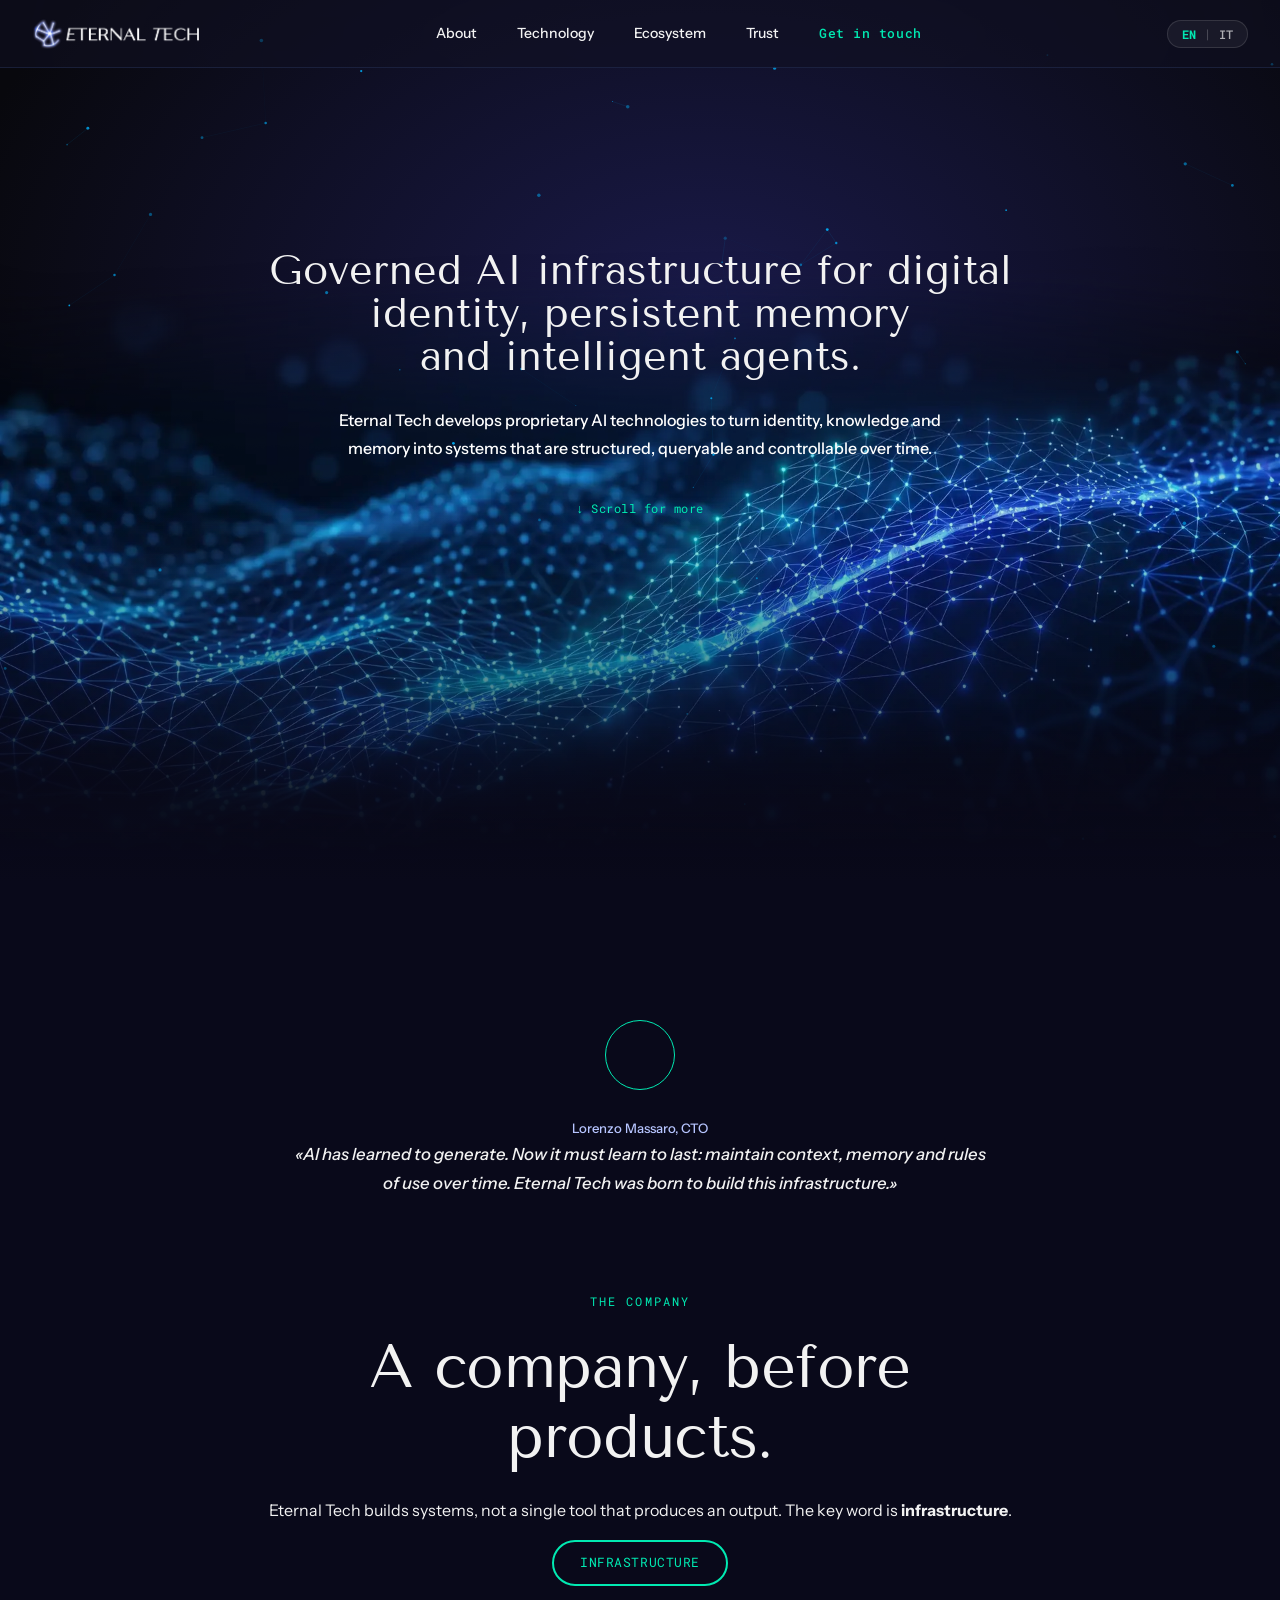
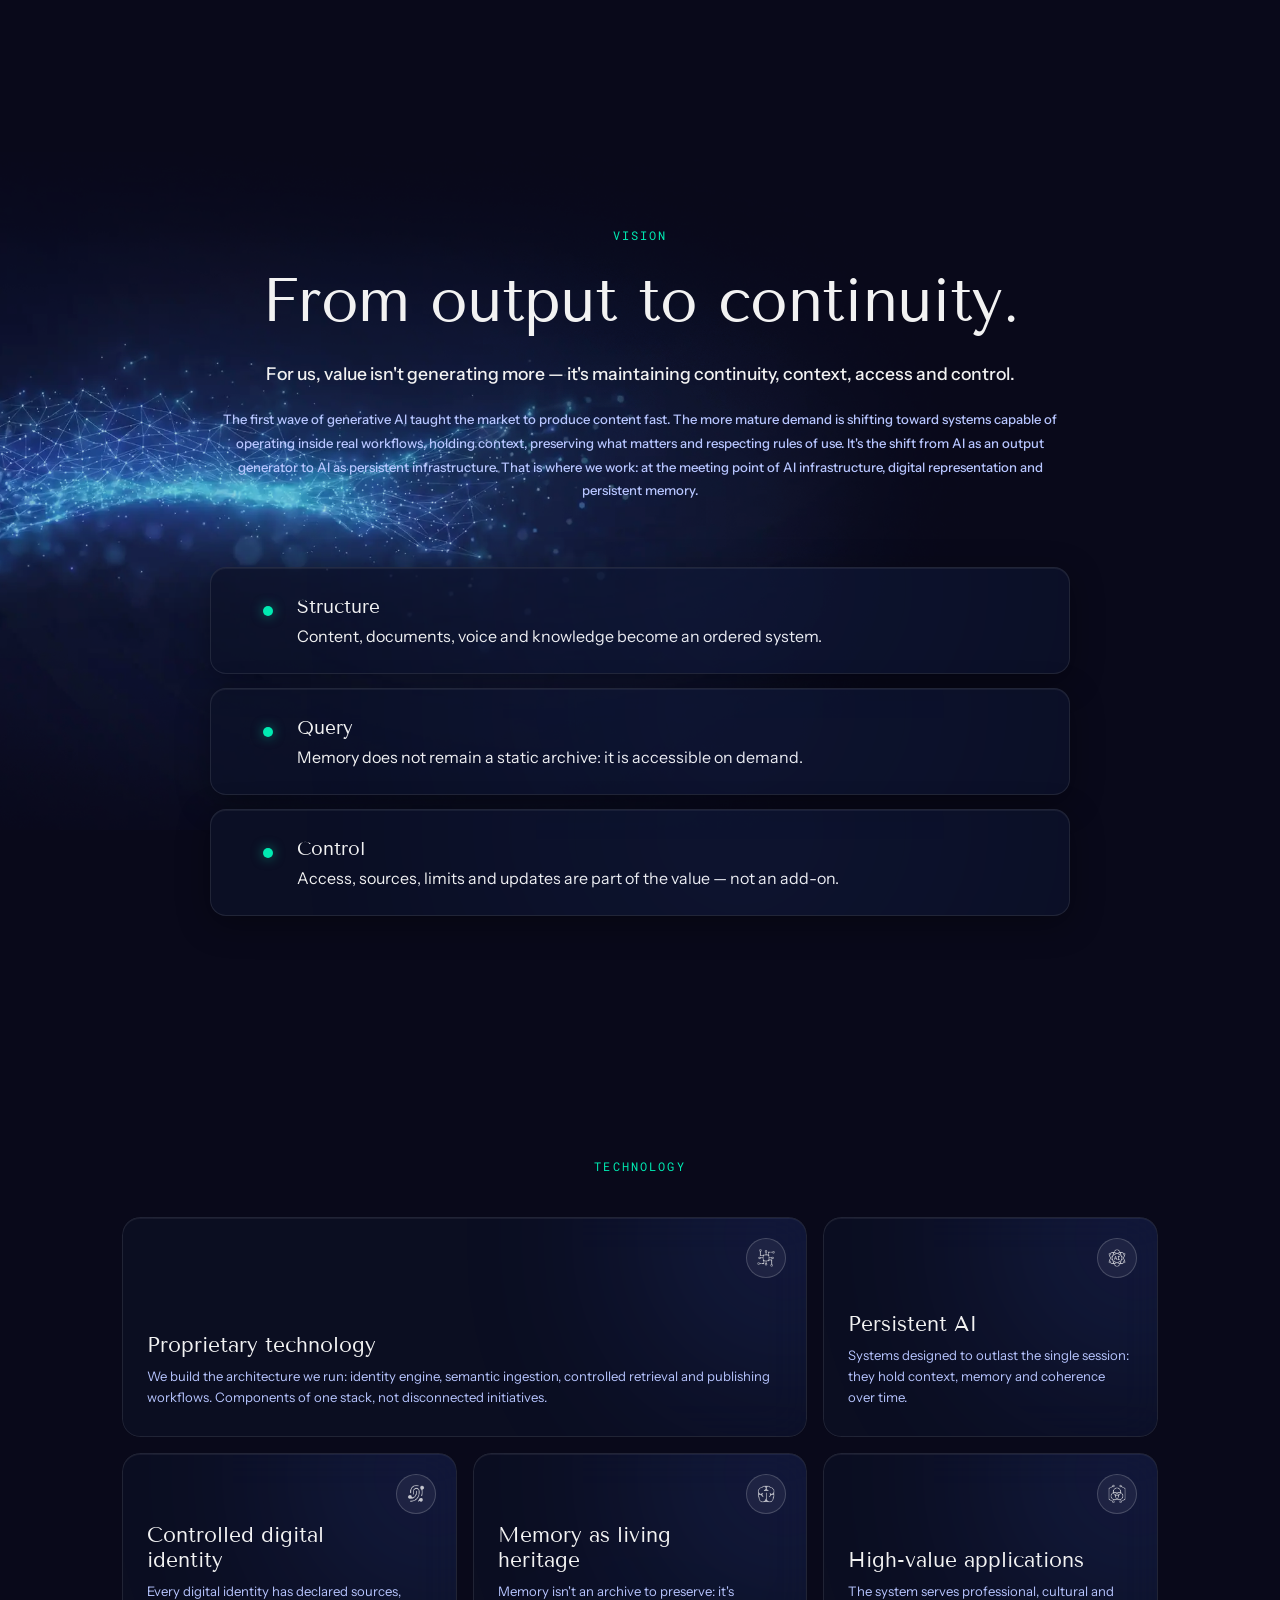
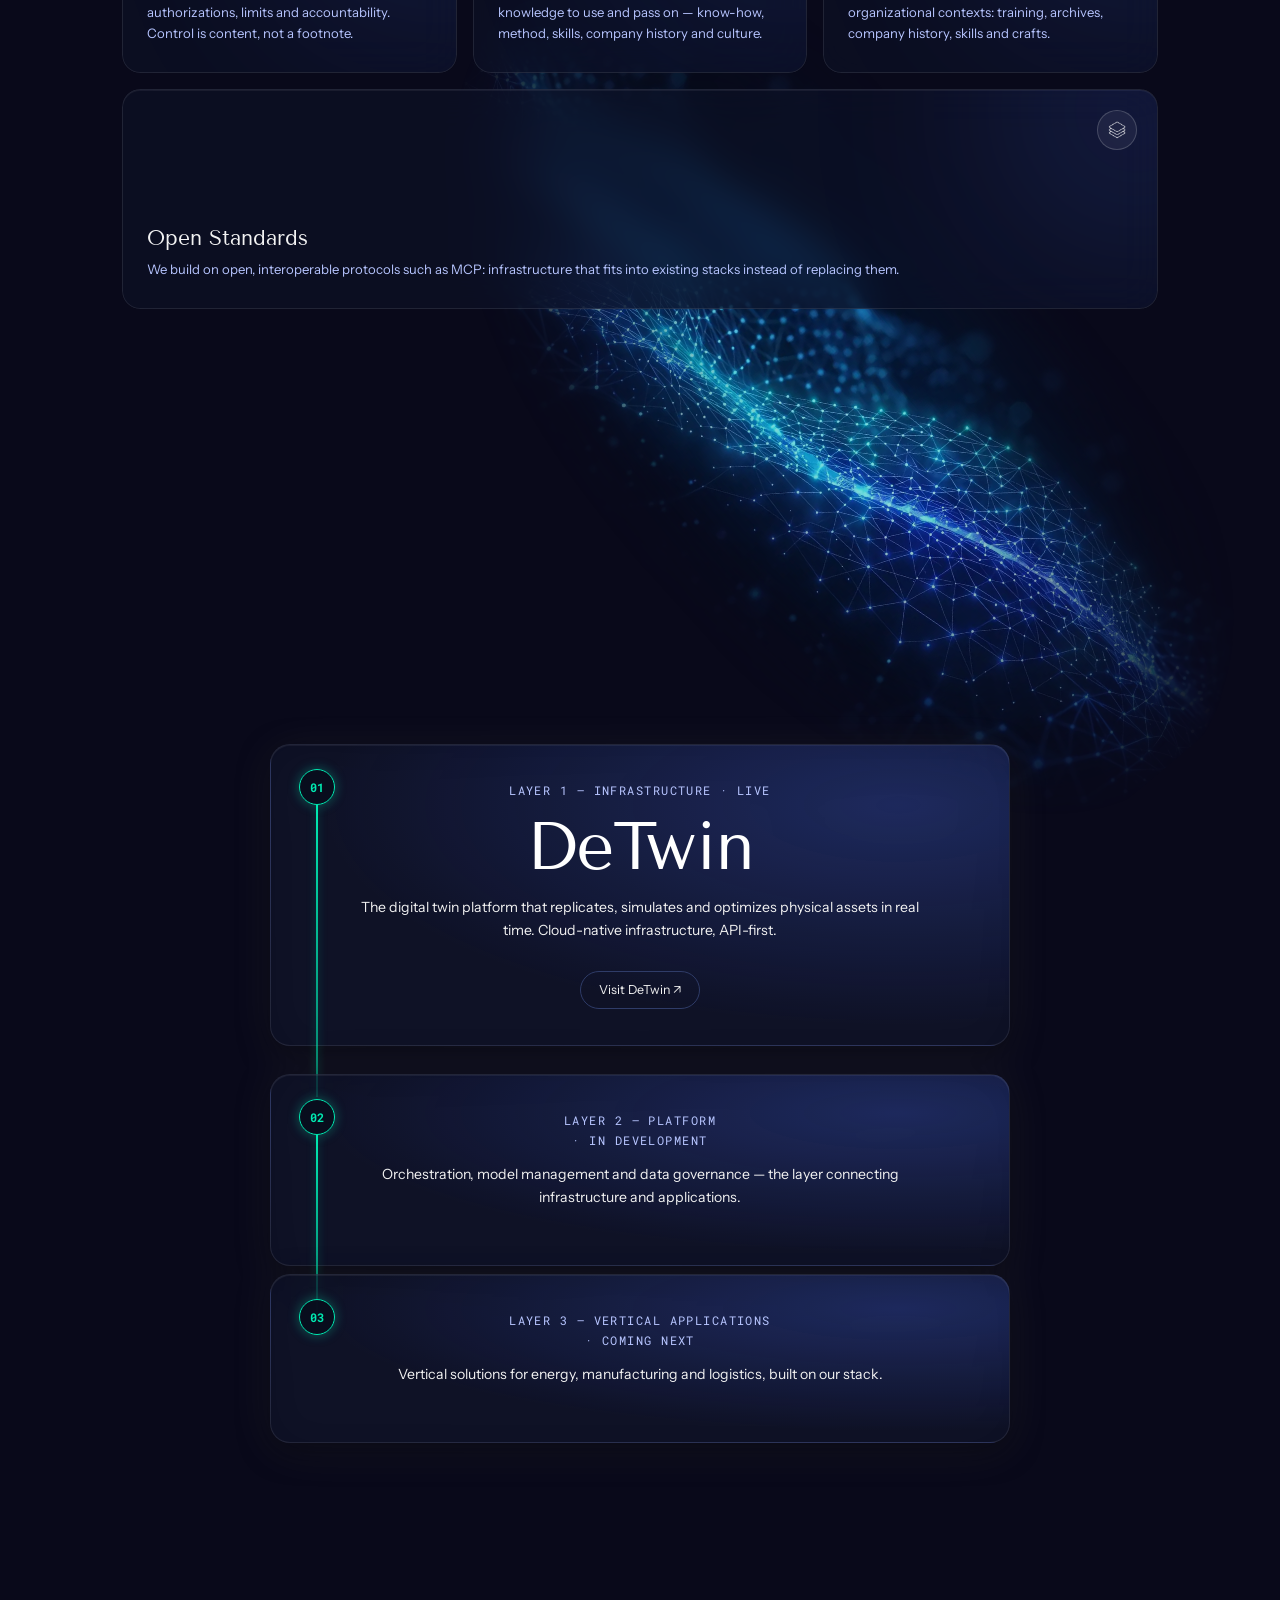
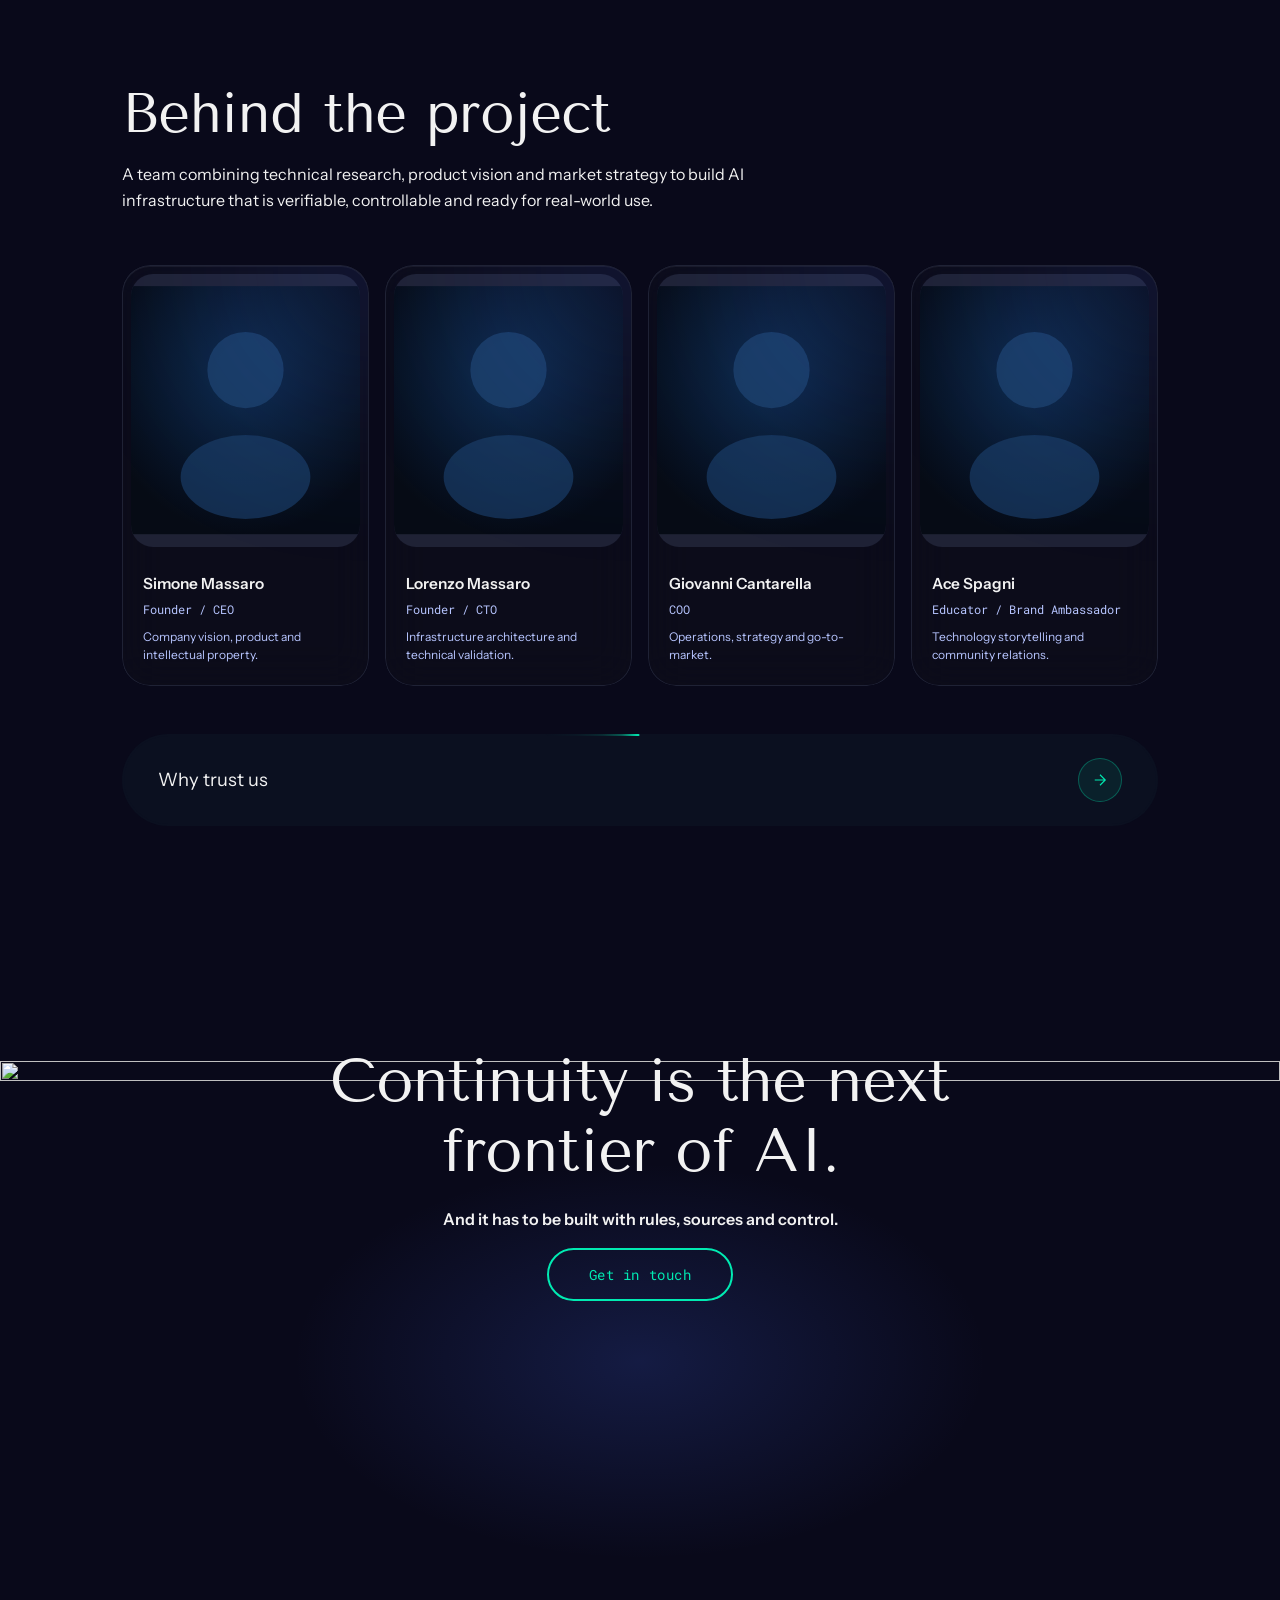
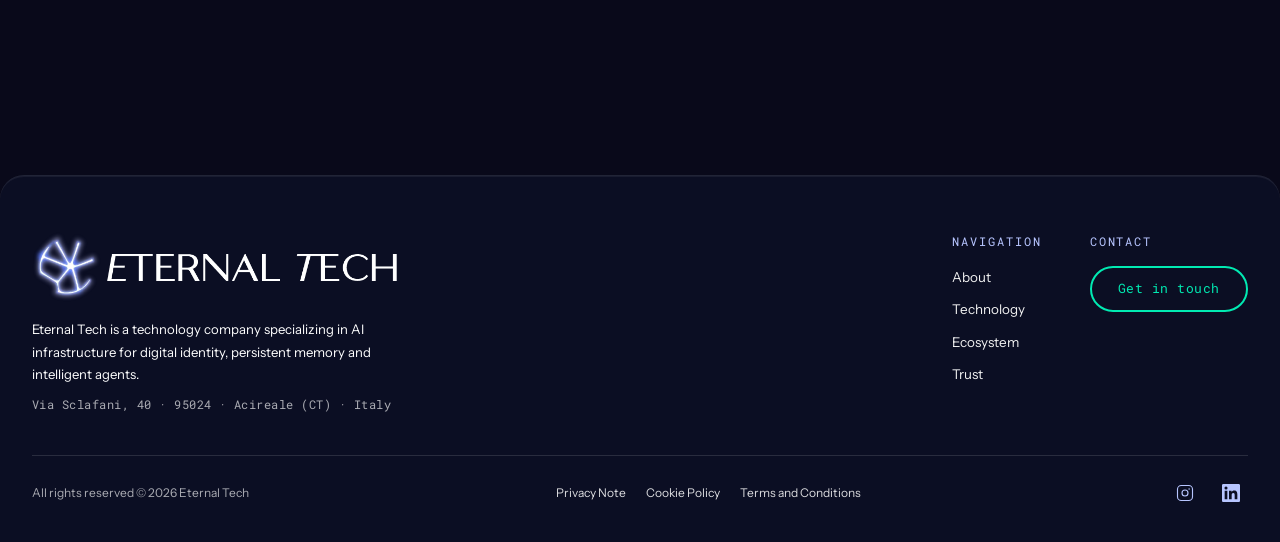
==== index.html @ 68d152c2 "definitivo" ====
<!DOCTYPE html>
<html lang="en">
<head>
  <meta charset="UTF-8" />
  <meta name="viewport" content="width=device-width, initial-scale=1.0" />
  <title>Eternal Tech — Governed AI Infrastructure</title>
  <meta name="description" content="Eternal Tech develops proprietary AI technologies to turn identity, knowledge and memory into systems that are structured, queryable and controllable over time." />
  <meta name="robots" content="index, follow">
  <meta http-equiv="X-Content-Type-Options" content="nosniff">
  <link rel="canonical" href="https://eternaltech.it/">
  <meta property="og:type" content="website">
  <meta property="og:url" content="https://eternaltech.it/">
  <meta property="og:title" content="Eternal Tech — Governed AI Infrastructure">
  <meta property="og:description" content="Eternal Tech develops proprietary AI technologies to turn identity, knowledge and memory into systems that are structured, queryable and controllable over time.">
  <meta property="og:image" content="https://eternaltech.it/immagini/1.webp">
  <meta name="twitter:card" content="summary_large_image">
  <meta name="twitter:title" content="Eternal Tech — Governed AI Infrastructure">
  <meta name="twitter:description" content="Governed AI infrastructure for digital identity, persistent memory and intelligent agents.">
  <link rel="preload" as="image" href="assets/immagini/1.webp" fetchpriority="high">
  <script type="application/ld+json">
  {
    "@context": "https://schema.org",
    "@type": "Organization",
    "name": "Eternal Tech",
    "url": "https://eternaltech.it",
    "description": "Governed AI infrastructure for digital identity, persistent memory and intelligent agents.",
    "foundingDate": "2024",
    "sameAs": []
  }
  </script>
  <link rel="preconnect" href="https://fonts.googleapis.com">
  <link rel="dns-prefetch" href="https://fonts.gstatic.com">
  <link rel="preconnect" href="https://fonts.gstatic.com" crossorigin>
  <link rel="preload" as="style" href="https://fonts.googleapis.com/css2?family=Tenor+Sans&family=Host+Grotesk:wght@400;500;600;700;800&family=Instrument+Sans:ital,wght@0,400;0,500;0,600;0,700;1,400&family=Roboto+Mono:wght@400;500;600&display=swap">
  <link rel="stylesheet" href="https://fonts.googleapis.com/css2?family=Tenor+Sans&family=Host+Grotesk:wght@400;500;600;700;800&family=Instrument+Sans:ital,wght@0,400;0,500;0,600;0,700;1,400&family=Roboto+Mono:wght@400;500;600&display=swap" media="print" onload="this.media='all'">
  <noscript><link rel="stylesheet" href="https://fonts.googleapis.com/css2?family=Tenor+Sans&family=Host+Grotesk:wght@400;500;600;700;800&family=Instrument+Sans:ital,wght@0,400;0,500;0,600;0,700;1,400&family=Roboto+Mono:wght@400;500;600&display=swap"></noscript>
  <meta name="theme-color" content="#08080d">
  <link rel="icon" type="image/x-icon" href="assets/favicon.ico">
  <link rel="icon" type="image/svg+xml" href="assets/favicon.svg">
  <link rel="apple-touch-icon" href="assets/favicon.ico">
  <link rel="stylesheet" href="assets/css/style.css" />
</head>
<body>
  <a class="skip-link" href="#main-content">Skip to main content</a>

  <!-- ══════════════ NAVBAR ══════════════ -->
  <header class="navbar" id="navbar">
    <div class="nav-inner">
      <a href="#top" class="nav-logo" id="logo"><img src="assets/logo.webp" width="678" height="130" alt="Eternal Tech" style="height:32px;width:auto;display:block;"></a>
      <nav class="nav-links" id="nav-links">
        <a href="#about" data-i18n="nav_about">About</a>
        <a href="#technology" data-i18n="nav_technology">Technology</a>
        <a href="#ecosystem" data-i18n="nav_ecosystem">Ecosystem</a>
        <a href="trust.html" data-i18n="nav_trust">Trust</a>
        <a href="#" class="nav-cta" data-open-contact data-i18n="nav_contact">Get in touch</a>
      </nav>
      
      <!-- Language Switcher EN | IT -->
      <div class="lang-switcher" aria-label="Language selection">
        <button class="lang-switcher-btn active" data-lang="en">EN</button>
        <span class="lang-divider">|</span>
        <button class="lang-switcher-btn" data-lang="it">IT</button>
      </div>

      <button class="nav-hamburger" id="hamburger" aria-label="Menu" aria-expanded="false">
        <span></span><span></span><span></span>
      </button>
    </div>
  </header>

  <!-- ══════════════ 1. HERO (#top) ══════════════ -->
  <div id="main-content" tabindex="-1" style="position:absolute;top:0;left:0;"></div>
  <section class="hero" id="top">
    <img class="hero-bg-img" src="assets/immagini/1.webp" alt="" aria-hidden="true" fetchpriority="high" width="1920" height="1071">
    <canvas id="hero-canvas" aria-hidden="true"></canvas>
    <div class="hero-overlay"></div>
    <div class="hero-content">
      <h1 class="hero-title" data-i18n="hero_title">
        Governed AI infrastructure for digital identity, persistent memory<br>and intelligent agents.
      </h1>
      <p class="hero-body" data-i18n="hero_subtitle">
        Eternal Tech develops proprietary AI technologies to turn identity, knowledge and memory into systems that are structured, queryable and controllable over time.
      </p>
      <a href="#about" class="hero-scroll" aria-label="Scroll for more" data-i18n="hero_scroll">
        ↓ Scroll for more
      </a>
    </div>
  </section>

  <!-- ══════════════ 2. THE COMPANY (#about) ══════════════ -->
  <section class="societa" id="about">
    <div class="container">

      <!-- Quote with CTO Signature -->
      <div class="societa-quote reveal">
        <div class="quote-circle"></div>
        <cite class="about-quote-author" data-i18n="about_quote_author">Lorenzo Massaro, CTO</cite>
        <blockquote class="about-quote-text" data-i18n="about_quote">
          «L'AI ha imparato a generare. Ora deve imparare a durare: mantenere contesto, memoria e regole d'uso nel tempo. Eternal Tech nasce per costruire questa infrastruttura.»
        </blockquote>
      </div>

      <!-- Text block -->
      <div class="societa-body reveal" style="--delay:0.12s">
        <span class="section-badge" data-i18n="about_eyebrow">LA SOCIETÀ</span>
        <h2 class="section-title societa-title" data-i18n="about_title">Una società,<br>prima dei prodotti.</h2>
        <p class="societa-desc" data-i18n="about_p1">
          Eternal Tech costruisce sistemi, non un singolo strumento che produce un output.<br>La parola chiave è <strong>infrastruttura</strong>.
        </p>
        <a href="#technology" class="btn-primary" style="margin-top:16px;" data-i18n="about_cta">INFRASTRUTTURA</a>
      </div>

    </div>
  </section>

  <!-- ══════════════ 3. VISION (#vision) ══════════════ -->
  <section class="visione" id="vision">
    <img class="visione-wave" src="assets/immagini/2.webp" alt="" aria-hidden="true" loading="lazy" width="1920" height="1071">
    <div class="container">

      <div class="visione-header reveal">
        <span class="section-badge" data-i18n="vision_badge">VISIONE</span>
        <h2 class="section-title" data-i18n="vision_title">Dall'output alla continuità.</h2>
        <p class="visione-lead" data-i18n="vision_subtitle">
          Il valore, per noi, non è generare di più — è mantenere continuità, contesto, accesso e controllo.
        </p>
        <p class="visione-body" data-i18n="vision_body">
          La prima ondata dell'AI generativa ha abituato il mercato a produrre contenuti in modo rapido. La domanda più matura si sta spostando verso sistemi capaci di operare dentro flussi di lavoro reali, mantenere il contesto, conservare ciò che conta e rispettare regole d'uso. È il passaggio dall'AI come generatore di output all'AI come infrastruttura persistente. È lì che lavoriamo: nel punto di incontro tra infrastruttura AI, rappresentazione digitale e memoria persistente.
        </p>
      </div>

      <div class="visione-pillars">
        <div class="pillar reveal" style="--delay:0s">
          <div class="glow"></div>
          <div class="pillar-content">
            <div class="pillar-dot"></div>
            <div class="pillar-text">
              <h3 data-i18n="vision_col1_title">Strutturare</h3>
              <p data-i18n="vision_col1_desc">Contenuti, documenti, voce e conoscenza diventano un sistema ordinato.</p>
            </div>
          </div>
        </div>

        <div class="pillar reveal" style="--delay:0.12s">
          <div class="glow"></div>
          <div class="pillar-content">
            <div class="pillar-dot"></div>
            <div class="pillar-text">
              <h3 data-i18n="vision_col2_title">Interrogare</h3>
              <p data-i18n="vision_col2_desc">La memoria non resta un archivio statico: è accessibile su richiesta.</p>
            </div>
          </div>
        </div>

        <div class="pillar reveal" style="--delay:0.24s">
          <div class="glow"></div>
          <div class="pillar-content">
            <div class="pillar-dot"></div>
            <div class="pillar-text">
              <h3 data-i18n="vision_col3_title">Controllare</h3>
              <p data-i18n="vision_col3_desc">Accesso, fonti, limiti e aggiornamenti sono parte del valore — non un'aggiunta.</p>
            </div>
          </div>
        </div>
      </div>

    </div>
  </section>

  <!-- ══════════════ 4. TECHNOLOGY (6 cards) (#technology) ══════════════ -->
  <section class="tecnologia" id="technology">
    <div class="container">

      <div class="tecnologia-header reveal">
        <span class="section-badge" data-i18n="tech_badge">TECNOLOGIA</span>
      </div>

      <div class="tech-grid">

        <!-- Card 1: Proprietary technology -->
        <article class="tech-card tech-card--wide glass-card reveal" style="--delay:0s">
          <div class="trust-card-glow trust-card-glow--blue"></div>
          <div class="card-plus"><img src="assets/ICONE/tecnologia proprietaria.webp" alt="Proprietary technology" loading="lazy"></div>
          <div class="tech-card-body">
            <h3 data-i18n="tech_card1_title">Tecnologia proprietaria</h3>
            <p data-i18n="tech_card1_desc">Sviluppiamo in casa l'architettura che usiamo: identity engine, ingestione semantica, retrieval controllato e flussi di pubblicazione. Componenti di uno stesso stack, non iniziative scollegate.</p>
          </div>
        </article>

        <!-- Card 2: Persistent AI -->
        <article class="tech-card glass-card reveal" style="--delay:0.08s">
          <div class="trust-card-glow trust-card-glow--purple"></div>
          <div class="card-plus"><img src="assets/ICONE/ai persistente.webp" alt="Persistent AI" loading="lazy"></div>
          <div class="tech-card-body">
            <h3 data-i18n="tech_card2_title">AI persistente</h3>
            <p data-i18n="tech_card2_desc">Sistemi progettati per durare oltre la singola sessione: mantengono contesto, memoria e coerenza nel tempo.</p>
          </div>
        </article>

        <!-- Card 3: Controlled digital identity -->
        <article class="tech-card glass-card reveal" style="--delay:0.16s">
          <div class="trust-card-glow trust-card-glow--teal"></div>
          <div class="card-plus"><img src="assets/ICONE/identità digitali.webp" alt="Controlled digital identity" loading="lazy"></div>
          <div class="tech-card-body">
            <h3 data-i18n="tech_card3_title">Identità digitale controllata</h3>
            <p data-i18n="tech_card3_desc">Ogni identità digitale ha fonti dichiarate, autorizzazioni, limiti e responsabilità. Il controllo è contenuto, non nota a margine.</p>
          </div>
        </article>

        <!-- Card 4: Memory as living heritage -->
        <article class="tech-card glass-card reveal" style="--delay:0.24s">
          <div class="trust-card-glow trust-card-glow--indigo"></div>
          <div class="card-plus"><img src="assets/ICONE/memoria.webp" alt="Memory as living heritage" loading="lazy"></div>
          <div class="tech-card-body">
            <h3 data-i18n="tech_card4_title">Memoria come patrimonio vivo</h3>
            <p data-i18n="tech_card4_desc">La memoria non è un archivio da conservare: è conoscenza da usare e trasmettere — saperi, metodo, competenze, storia d'impresa e cultura.</p>
          </div>
        </article>

        <!-- Card 5: High-value applications -->
        <article class="tech-card glass-card reveal" style="--delay:0.32s">
          <div class="trust-card-glow trust-card-glow--blue"></div>
          <div class="card-plus"><img src="assets/ICONE/applicazioni ad alto valore.webp" alt="High-value applications" loading="lazy"></div>
          <div class="tech-card-body">
            <h3 data-i18n="tech_card5_title">Applicazioni ad alto valore</h3>
            <p data-i18n="tech_card5_desc">Il sistema serve contesti professionali, culturali e organizzativi: formazione, archivi, storia d'impresa, competenze e mestieri.</p>
          </div>
        </article>

        <!-- Card 6: Open standards -->
        <article class="tech-card glass-card tech-card--wide reveal" style="--delay:0.40s">
          <div class="trust-card-glow trust-card-glow--purple"></div>
          <div class="card-plus"><img src="assets/ICONE/standard aperti.webp" alt="Open standards" loading="lazy"></div>
          <div class="tech-card-body">
            <h3 data-i18n="tech_card6_title">Standard Aperti</h3>
            <p data-i18n="tech_card6_desc">Costruiamo su protocolli aperti e interoperabili, come MCP: l'infrastruttura si integra negli stack esistenti, non li sostituisce.</p>
          </div>
        </article>

      </div>

    </div>
  </section>

  <!-- ══════════════ DIAGONAL WAVE ══════════════ -->
  <div class="diagonal-wave-wrap" aria-hidden="true">
    <img src="assets/immagini/3.webp" alt="" class="diagonal-wave-img" loading="lazy" width="1920" height="1071">
  </div>

  <!-- ══════════════ 5. ECOSYSTEM (#ecosystem) ══════════════ -->
  <section class="ecosistema" id="ecosystem">
    <div class="container">

      <div class="eco-header reveal">
        <span class="section-badge" data-i18n="eco_eyebrow">THE ECOSYSTEM</span>
        <h2 class="eco-title section-title" data-i18n="eco_title">One architecture, three layers.</h2>
        <p class="eco-desc" data-i18n="eco_intro">
          Eternal Tech's assets are layers of a single architecture, not separate initiatives. The infrastructure reaches the market first; platform and applications will follow through gradual validation.
        </p>
      </div>

      <div class="eco-cards">

        <!-- Layer 1: INFRASTRUCTURE (DeTwin) -->
        <div class="eco-card-l1 reveal" style="--delay:0s">
          <div class="eco-num-badge">01</div>
          <div class="eco-card-head" style="justify-content:center">
            <span class="eco-level" data-i18n="eco_layer1_label">LIVELLO 1 — INFRASTRUTTURA · Online</span>
          </div>
          <h3 class="eco-name" data-i18n="eco_detwin_name">DeTwin</h3>
          <p data-i18n="eco_detwin_desc">
            La piattaforma di gemelli digitali che replica, simula e ottimizza asset fisici in tempo reale. Infrastruttura cloud-native, API-first.
          </p>
          <div style="margin-top:8px; display:flex; justify-content:center;">
            <a href="https://detwin.ai" target="_blank" rel="noopener noreferrer" class="btn-ghost-sm" data-i18n="eco_detwin_cta">Vai a DeTwin ↗</a>
          </div>
        </div>

        <!-- Layer 2: PLATFORM -->
        <div class="eco-card-l2 reveal" style="--delay:0.12s">
          <div class="eco-num-badge">02</div>
          <div class="eco-card-head" style="justify-content:center">
            <span class="eco-level" data-i18n="eco_layer2_label">LIVELLO 2 — PIATTAFORMA<br>· IN SVILUPPO</span>
          </div>
          <p data-i18n="eco_layer2_desc">An environment to create and manage controlled digital identities.</p>
        </div>

        <!-- Layer 3: VERTICAL APPLICATIONS -->
        <div class="eco-card-l3 reveal" style="--delay:0.24s">
          <div class="eco-num-badge">03</div>
          <div class="eco-card-head" style="justify-content:center">
            <span class="eco-level" data-i18n="eco_layer3_label">LIVELLO 3 — APPLICAZIONI VERTICALI<br>· IN ARRIVO</span>
          </div>
          <p data-i18n="eco_layer3_desc">The professional and cultural declinations of the ecosystem: memory, knowledge and the transmission of know-how.</p>
        </div>

      </div>

    </div>
  </section>

  <!-- ══════════════ 6. TEAM (#team) ══════════════ -->
  <section class="team" id="team">
    <div class="container">

      <div class="team-header reveal">
        <h2 class="team-title section-title" data-i18n="team_title">Behind the project</h2>
        <p class="team-subtitle" data-i18n="team_subtitle">
          A team combining technical research, product vision and market strategy to build AI infrastructure that is verifiable, controllable and ready for real-world use.
        </p>
      </div>

      <div class="team-grid">

        <div class="team-card glass-card reveal" style="--delay:0s">
          <div class="team-avatar">
            <svg viewBox="0 0 120 130" xmlns="http://www.w3.org/2000/svg" aria-hidden="true">
              <defs>
                <radialGradient id="avS" cx="50%" cy="35%" r="65%">
                  <stop offset="0%" stop-color="#0d2a4e"/>
                  <stop offset="100%" stop-color="#060B15"/>
                </radialGradient>
              </defs>
              <rect width="120" height="130" fill="url(#avS)" rx="0"/>
              <circle cx="60" cy="44" r="20" fill="#1a3d66" opacity="0.9"/>
              <ellipse cx="60" cy="100" rx="34" ry="22" fill="#1a3d66" opacity="0.7"/>
            </svg>
          </div>
          <div class="team-info">
            <p class="team-name">Simone Massaro</p>
            <p class="team-role" data-i18n="team_c1_role">Founder / CEO</p>
            <p class="team-bio" data-i18n="team_c1_desc">Company vision, product and intellectual property.</p>
          </div>
        </div>

        <div class="team-card glass-card reveal" style="--delay:0.1s">
          <div class="team-avatar">
            <svg viewBox="0 0 120 130" xmlns="http://www.w3.org/2000/svg" aria-hidden="true">
              <defs>
                <radialGradient id="avL" cx="50%" cy="35%" r="65%">
                  <stop offset="0%" stop-color="#0d2a4e"/>
                  <stop offset="100%" stop-color="#060B15"/>
                </radialGradient>
              </defs>
              <rect width="120" height="130" fill="url(#avL)" rx="0"/>
              <circle cx="60" cy="44" r="20" fill="#1a3d66" opacity="0.9"/>
              <ellipse cx="60" cy="100" rx="34" ry="22" fill="#1a3d66" opacity="0.7"/>
            </svg>
          </div>
          <div class="team-info">
            <p class="team-name">Lorenzo Massaro</p>
            <p class="team-role" data-i18n="team_c2_role">Founder / CTO</p>
            <p class="team-bio" data-i18n="team_c2_desc">Infrastructure architecture and technical validation.</p>
          </div>
        </div>

        <div class="team-card glass-card reveal" style="--delay:0.2s">
          <div class="team-avatar">
            <svg viewBox="0 0 120 130" xmlns="http://www.w3.org/2000/svg" aria-hidden="true">
              <defs>
                <radialGradient id="avG" cx="50%" cy="35%" r="65%">
                  <stop offset="0%" stop-color="#0d2a4e"/>
                  <stop offset="100%" stop-color="#060B15"/>
                </radialGradient>
              </defs>
              <rect width="120" height="130" fill="url(#avG)" rx="0"/>
              <circle cx="60" cy="44" r="20" fill="#1a3d66" opacity="0.9"/>
              <ellipse cx="60" cy="100" rx="34" ry="22" fill="#1a3d66" opacity="0.7"/>
            </svg>
          </div>
          <div class="team-info">
            <p class="team-name">Giovanni Cantarella</p>
            <p class="team-role" data-i18n="team_c3_role">COO</p>
            <p class="team-bio" data-i18n="team_c3_desc">Operations, strategy and go-to-market.</p>
          </div>
        </div>

        <div class="team-card glass-card reveal" style="--delay:0.3s">
          <div class="team-avatar">
            <svg viewBox="0 0 120 130" xmlns="http://www.w3.org/2000/svg" aria-hidden="true">
              <defs>
                <radialGradient id="avA" cx="50%" cy="35%" r="65%">
                  <stop offset="0%" stop-color="#0d2a4e"/>
                  <stop offset="100%" stop-color="#060B15"/>
                </radialGradient>
              </defs>
              <rect width="120" height="130" fill="url(#avA)" rx="0"/>
              <circle cx="60" cy="44" r="20" fill="#1a3d66" opacity="0.9"/>
              <ellipse cx="60" cy="100" rx="34" ry="22" fill="#1a3d66" opacity="0.7"/>
            </svg>
          </div>
          <div class="team-info">
            <p class="team-name">Ace Spagni</p>
            <p class="team-role" data-i18n="team_c4_role">Educator / Brand Ambassador</p>
            <p class="team-bio" data-i18n="team_c4_desc">Technology storytelling and community relations.</p>
          </div>
        </div>

      </div>

      <a href="trust.html" class="team-bar reveal" id="groupContainer" style="text-decoration:none; cursor:pointer;">
        <span data-i18n="team_bar_text">Why trust us</span>
        <div class="team-bar-arrow">
          <svg viewBox="0 0 24 24" fill="none" stroke="currentColor" stroke-width="1.5" aria-hidden="true"><path d="M5 12h14M12 5l7 7-7 7"/></svg>
        </div>
      </a>

    </div>
  </section>

  <!-- ══════════════ 8. CLOSING & CONTACT (#contact) ══════════════ -->
  <section class="cta-section" id="contact">
    <div class="cta-glow" aria-hidden="true"></div>
    <div class="container cta-inner reveal">
      <h2 class="cta-title section-title" data-i18n="closing_title">
        La continuità è la prossima<br>frontiera dell'AI.
      </h2>
      <p class="cta-sub" data-i18n="closing_subtitle">And it has to be built with rules, sources and control.</p>
      <a href="#" data-open-contact class="btn-primary btn-cta" data-i18n="closing_cta">Get in touch</a>
    </div>
    <div class="fullscreen-img-section" aria-hidden="true">
      <img src="assets/immagini/4.webp" alt="" class="fullscreen-img" loading="lazy" width="1920" height="1071">
    </div>
  </section>

  <!-- ══════════════ FOOTER ══════════════ -->
  <footer class="footer" id="footer">
    <div class="container footer-inner">

      <div class="footer-top">
        <div class="footer-brand">
          <div class="nav-logo footer-logo"><img src="assets/logo.webp" width="678" height="130" alt="Eternal Tech" style="height:70px;width:auto;display:block;max-width:none;"></div>
          <p class="footer-tagline" data-i18n="footer_tagline">Eternal Tech is a technology company specializing in AI infrastructure for digital identity, persistent memory and intelligent agents.</p>
          <p class="footer-address" data-i18n="footer_address">Via Sclafani, 40 · 95024 · Acireale (CT) · Italy</p>
        </div>

        <div class="footer-links">
          <div class="footer-col">
            <p class="footer-col-title" data-i18n="footer_col_nav">Navigation</p>
            <a href="#about" data-i18n="nav_about">About</a>
            <a href="#technology" data-i18n="nav_technology">Technology</a>
            <a href="#ecosystem" data-i18n="nav_ecosystem">Ecosystem</a>
            <a href="trust.html" data-i18n="nav_trust">Trust</a>
          </div>
          <div class="footer-col">
            <p class="footer-col-title" data-i18n="footer_col_contact">Contact</p>
            <a href="#" data-open-contact class="btn-primary btn-sm" data-i18n="nav_contact">Get in touch</a>
          </div>
        </div>
      </div>

      <div class="footer-bottom">
        <p data-i18n="footer_rights">All rights reserved © 2026 Eternal Tech</p>
        <div class="footer-legal">
          <a href="privacy.html" data-i18n="footer_privacy">Privacy Note</a>
          <a href="cookies.html" data-i18n="footer_cookies">Cookie Policy</a>
          <a href="terms.html" data-i18n="footer_terms">Terms and Conditions</a>
        </div>
        <div class="footer-social">
          <a href="#" aria-label="Instagram" rel="noopener noreferrer">
            <svg viewBox="0 0 24 24" fill="none" stroke="currentColor" stroke-width="1.5" aria-hidden="true"><rect x="2" y="2" width="20" height="20" rx="5"/><circle cx="12" cy="12" r="4"/><circle cx="17.5" cy="6.5" r="1" fill="currentColor" stroke="none"/></svg>
          </a>
          <a href="#" aria-label="LinkedIn" rel="noopener noreferrer">
            <svg viewBox="0 0 24 24" fill="currentColor" aria-hidden="true"><path d="M20.447 20.452h-3.554v-5.569c0-1.328-.027-3.037-1.852-3.037-1.853 0-2.136 1.445-2.136 2.939v5.667H9.351V9h3.414v1.561h.046c.477-.9 1.637-1.85 3.37-1.85 3.601 0 4.267 2.37 4.267 5.455v6.286zM5.337 7.433a2.062 2.062 0 01-2.063-2.065 2.064 2.064 0 112.063 2.065zm1.782 13.019H3.555V9h3.564v11.452zM22.225 0H1.771C.792 0 0 .774 0 1.729v20.542C0 23.227.792 24 1.771 24h20.451C23.2 24 24 23.227 24 22.271V1.729C24 .774 23.2 0 22.222 0h.003z"/></svg>
          </a>
        </div>
      </div>

    </div>
  </footer>

  <!-- MODALE CONTATTACI (POPUP) -->
  <div class="contact-modal-overlay" id="contactModal" aria-hidden="true" role="dialog" aria-modal="true" aria-labelledby="modalTitle">
    <div class="contact-modal-card">
      <button class="contact-modal-close" id="closeContactModal" aria-label="Close modal">&times;</button>
      <h2 class="contact-title" id="modalTitle" data-i18n="modal_title">Get in touch</h2>
      <form class="contact-form" id="modalContactForm" novalidate>
        <label for="modalFullName" class="visually-hidden">Full Name</label>
        <input type="text" class="contact-input" id="modalFullName" name="fullName" placeholder="Full Name*" data-i18n-placeholder="modal_name_ph" required autocomplete="name">
        
        <label for="modalEmail" class="visually-hidden">Email Address</label>
        <input type="email" class="contact-input" id="modalEmail" name="email" placeholder="Email*" data-i18n-placeholder="modal_email_ph" required autocomplete="email">
        
        <label for="modalMessage" class="visually-hidden">Your Message</label>
        <textarea class="contact-textarea" id="modalMessage" name="message" placeholder="Your Message*" data-i18n-placeholder="modal_msg_ph" required autocomplete="off"></textarea>
        
        <div class="contact-check-row">
          <input type="checkbox" id="modalPrivacy" name="privacy" required>
          <label for="modalPrivacy" data-i18n="modal_privacy_txt">
            I confirm that I have read, understood and agree to the
            <a href="privacy.html" target="_blank" rel="noopener">Privacy Policy</a>, and I am of legal age*
          </label>
        </div>

        <div class="contact-recaptcha">
          <input type="checkbox" id="modalRecaptcha" name="recaptcha" aria-label="I am not a robot">
          <span class="contact-recaptcha-label" data-i18n="modal_recaptcha_label">I'm not a robot</span>
          <div class="contact-recaptcha-logo">
            <svg viewBox="0 0 64 64" fill="none" xmlns="http://www.w3.org/2000/svg">
              <circle cx="32" cy="32" r="30" stroke="#4A90D9" stroke-width="4"/>
              <path d="M32 12 L52 42 H12 Z" fill="#4A90D9" opacity="0.7"/>
              <circle cx="32" cy="32" r="8" fill="white"/>
            </svg>
            <span>reCAPTCHA</span>
            <span>Privacy - Terms</span>
          </div>
        </div>

        <button type="submit" class="contact-submit" id="modalSendBtn" data-i18n="modal_submit_btn">Send Message</button>
      </form>
    </div>
  </div>

  <script src="assets/js/lang.js" defer></script>
  <script src="assets/js/menu.js" defer></script>
  <script src="assets/js/main.js" defer></script>
</body>
</html>
---- assets/css/style.css ----
*, *::before, *::after { box-sizing: border-box; margin: 0; padding: 0; }

:root {
 
 --bg-body: linear-gradient(180deg, #111124 0%, #43438a 100%);
 --bg-section: radial-gradient(50% 50% at 50% 50%, #3b3b67, #08080d);
 --bg-alt: #0d0d1a;
 --bg-card: rgba(113, 124, 165, 0.14);
 --bg-card-2: rgba(113, 124, 165, 0.20);
 --bg-team: rgba(13, 13, 26, 0.77);

 --teal: #01eab2;
 --teal-dim: rgba(1, 234, 178, 0.20);
 --teal-border:rgba(1, 234, 178, 0.35);

 --purple-lt: #bc9be8;
 --purple-mid: #8080ca;
 --purple-glow:#486efe;
 --purple-pale:#e6ccf0;

 --border-nav: #2f3c68;
 --border-card:rgba(255,255,255,0.12);

 --text-1: #f2f2f2;
 --text-2: #b7c5ff;
 --text-3: rgba(255,255,255,0.65);

 --grad-hero-accent: linear-gradient(90deg, #01eab2 27.4%, #e6ccf0 48.56%, #486efe 85.1%);
 --grad-title: linear-gradient(180deg, #d9d9d9, #8080ca 53.85%, #e6ccf0);
 --grad-detwin: linear-gradient(130deg, #f2f2f2 30%, #e6ccf0 70%, #bc9be8 100%);

 --font-logo: 'Tenor Sans', serif;
 --font-head: 'Tenor Sans', serif;
 --font-body: 'Instrument Sans', sans-serif;
 --font-mono: 'Roboto Mono', monospace;

 --r-sm: 8px;
 --r-md: 14px;
 --r-lg: 28px;
 --r-xl: 18px;
 --ease: cubic-bezier(0.4, 0, 0.2, 1);
 --t: 0.3s var(--ease);
}

h1, h2, h3, h4, h5, h6 {
  font-family: var(--font-head);
}

html { scroll-behavior: smooth; overflow-x: hidden !important; max-width: 100%; width: 100%; }
body { overflow-x: hidden !important; max-width: 100%; width: 100%; position: relative; }

body {
 font-family: var(--font-body);
 background: #09091a;
 color: var(--text-1);
 line-height: 1.65;
 overflow-x: hidden;
 font-size: 16px;
}

.container {
  max-width: 1100px;
  width: 100%;
  margin: 0 auto;
  padding: 0 32px;
  box-sizing: border-box;
}

.section-badge {
 display: inline-block;
 font-family: var(--font-mono);
 font-size: 0.75rem;
 font-weight: 400;
 letter-spacing: 0.18em;
 color: var(--teal);
 text-transform: uppercase;
 margin-bottom: 20px;
}

.section-title,
.societa-headline,
.eco-title,
.team-title,
.trust-title {
 font-family: var(--font-head);
 font-size: clamp(2.4rem, 5.5vw, 3.8rem);
 font-weight: 600;
 line-height: 1.15;
 color: var(--text-1);
 margin-bottom: 24px;
 letter-spacing: -0.01em;
}

.reveal {
 opacity: 0;
 transform: translateY(20px);
 transition: opacity 0.65s var(--ease), transform 0.65s var(--ease);
 transition-delay: var(--delay, 0s);
}
.reveal.in-view { opacity: 1; transform: translateY(0); }

.glass-card {
 background: rgba(13, 18, 40, 0.62);
 backdrop-filter: blur(20px);
 -webkit-backdrop-filter: blur(20px);
 border: 1px solid rgba(255,255,255,0.09);
 box-shadow: 0 8px 32px rgba(0,0,0,0.40), inset 0 1px 0 rgba(255,255,255,0.06);
 border-radius: var(--r-xl);
 position: relative;
 overflow: hidden;
 transition: border-color var(--t), background var(--t), transform var(--t), box-shadow var(--t);
 /* Fix Safari: backdrop-filter ignora border-radius senza questa riga */
 -webkit-mask-image: -webkit-radial-gradient(white, black);
 mask-image: radial-gradient(white, black);
}

.glass-card::before {
 content: '';
 position: absolute;
 top: -80px; right: -80px;
 width: 200px; height: 200px;
 border-radius: 50%;
 background: var(--purple-glow);
 filter: blur(120px);
 opacity: 0.35;
 pointer-events: none;
}

.glass-card::after {
 content: '';
 position: absolute;
 top: 0; left: 0; right: 0;
 height: 1px;
 background: linear-gradient(90deg, transparent, rgba(1,234,178,0.45), transparent);
 opacity: 0;
 transition: opacity var(--t);
}

.glass-card:hover {
 border-color: rgba(1,234,178,0.25);
 background: var(--bg-card-2);
 transform: translateY(-3px);
 box-shadow: 0 16px 48px rgba(0,0,0,0.5), 0 0 60px rgba(72,110,254,0.08) inset;
}
.glass-card:hover::after { opacity: 1; }

.btn-primary {
 display: inline-flex;
 align-items: center;
 gap: 8px;
 padding: 10px 26px;
 border-radius: 53px;
 border: 2px solid var(--teal);
 font-family: var(--font-mono);
 font-size: 0.82rem;
 font-weight: 400;
 color: var(--teal);
 text-decoration: none;
 background: transparent;
 transition: background var(--t), box-shadow var(--t), transform var(--t);
 white-space: nowrap;
 letter-spacing: 0.04em;
}
.btn-primary:hover {
 background: rgba(1,234,178,0.08);
 box-shadow: 0 0 24px rgba(1,234,178,0.22);
 transform: translateY(-1px);
}

.btn-cta {
 padding: 13px 40px;
 font-size: 0.88rem;
 margin-bottom: 0;
 display: inline-block;
}

.btn-outline {
 display: inline-flex;
 align-items: center;
 gap: 8px;
 padding: 10px 28px;
 border-radius: 53px;
 border: 2px solid var(--border-nav);
 font-family: var(--font-body);
 font-size: 0.84rem;
 font-weight: 500;
 color: var(--text-1);
 text-decoration: none;
 background: transparent;
 transition: border-color var(--t), background var(--t), transform var(--t);
}
.btn-outline:hover {
 border-color: rgba(1,234,178,0.4);
 background: rgba(1,234,178,0.04);
 transform: translateY(-1px);
}

.btn-ghost-sm {
 display: inline-flex;
 align-items: center;
 gap: 6px;
 padding: 8px 18px;
 border-radius: 53px;
 font-family: var(--font-body);
 font-size: 0.78rem;
 color: var(--text-1);
 text-decoration: none;
 border: 1.5px solid var(--border-nav);
 background: transparent;
 transition: border-color var(--t), background var(--t);
}
.btn-ghost-sm:hover {
 border-color: var(--teal-border);
 background: var(--teal-dim);
}

.btn-outline-inline {
 display: inline-flex;
 align-items: center;
 gap: 10px;
 font-family: var(--font-mono);
 font-size: 0.78rem;
 color: var(--text-2);
 text-decoration: none;
 border-bottom: 1px solid var(--border-nav);
 padding-bottom: 4px;
 transition: color var(--t), border-color var(--t);
}
.btn-outline-inline svg { width: 16px; height: 16px; transition: transform var(--t); }
.btn-outline-inline:hover { color: var(--teal); border-color: var(--teal-border); }
.btn-outline-inline:hover svg { transform: translateX(4px); }

.btn-plus {
 display: flex;
 align-items: center;
 justify-content: center;
 width: 42px;
 height: 42px;
 border-radius: 50%;
 border: 2px solid var(--purple-lt);
 background: none;
 color: var(--text-1);
 font-size: 1.2rem;
 font-weight: 300;
 cursor: pointer;
 box-shadow: 0 0 14px rgba(67,67,138,0.6);
 transition: border-color var(--t), background var(--t), box-shadow var(--t);
 flex-shrink: 0;
}
.btn-plus:hover {
 border-color: var(--purple-pale);
 background: rgba(188,155,232,0.1);
 box-shadow: 0 0 20px rgba(188,155,232,0.3);
}

.navbar {
  position: fixed;
  top: 0; left: 0; right: 0;
  z-index: 1000;
  height: 68px;
  display: flex;
  align-items: center;
  padding: 0 32px;
  background: rgba(17,17,36,0.55);
  backdrop-filter: blur(110px);
  -webkit-backdrop-filter: blur(110px);
  border-bottom: 1px solid rgba(47,60,104,0.4);
  transition: background var(--t);
}
.navbar.scrolled {
  background: rgba(13,13,26,0.90);
}

.nav-inner {
  width: 100%;
  max-width: 100%;
  margin: 0 auto;
  display: flex;
  align-items: center;
  justify-content: space-between;
}

.nav-logo {
 text-decoration: none;
 display: flex;
 align-items: center;
}

.nav-logo img {
 height: 35px;
 width: auto;
 display: block;
}

.footer-logo img {
 height: 70px;
 width: auto;
 display: block;
}

.nav-links {
 display: flex;
 align-items: center;
 gap: 16px;
}

.nav-links a {
  font-family: var(--font-body);
  font-size: 0.88rem;
  font-weight: 500;
  color: var(--text-1);
  text-decoration: none;
  border: none !important;
  outline: none !important;
  border-radius: 0 !important;
  padding: 6px 12px;
  transition: color var(--t);
}
.nav-links a:hover {
  border: none !important;
  background: transparent !important;
  color: var(--teal);
}

.nav-cta {
  border: none !important;
  outline: none !important;
  color: var(--teal) !important;
  font-family: var(--font-mono) !important;
  font-size: 0.82rem !important;
  letter-spacing: 0.04em;
  white-space: nowrap !important;
  flex-shrink: 0;
  padding: 6px 12px !important;
}
.nav-cta:hover {
  background: transparent !important;
  color: #ffffff !important;
  box-shadow: none !important;
}

.nav-hamburger {
 display: none;
 flex-direction: column;
 gap: 5px;
 background: none;
 border: none;
 cursor: pointer;
 padding: 4px;
}
.nav-hamburger span {
 width: 22px; height: 2px;
 background: var(--text-3);
 border-radius: 2px;
 display: block;
 transition: var(--t);
}

/* ──────────────────────────────────────
   MOBILE MENU — white glassmorphism dropdown
────────────────────────────────────── */


/* ─── Blur del contenuto sotto il menu mobile ─── */
/* Overlay trasparente per click-to-close */
.nav-backdrop {
 position: fixed;
 inset: 0;
 z-index: 500;
 background: transparent;
 opacity: 0;
 pointer-events: none;
 transition: opacity 0.25s ease;
}
.nav-backdrop.open {
 opacity: 1;
 pointer-events: auto;
}

/* Quando il menu è aperto: borra sezioni e footer */
@media (max-width: 960px) {
  body.menu-open > section,
  body.menu-open > footer,
  body.menu-open > main {
    filter: blur(5px);
    transition: filter 0.25s ease;
  }
}

@media (max-width: 960px) {
  /* Rimuovi will-change da navbar su mobile: evita che crei
     uno stacking context che intrappola position:fixed */
  .navbar { will-change: auto; }
}

@media (max-width: 960px) {
 .nav-links {
  /* sempre nel DOM, nascosto di default */
  display: flex !important;
  flex-direction: column;
  align-items: stretch;
  gap: 0;

  /* piccolo dropdown sotto l'hamburger (top-right) */
  position: fixed;
  top: 62px;
  right: 12px;
  left: auto;
  width: 210px;
  z-index: 999;

  /* glassmorphism blu scuro */
  background: rgba(13, 18, 40, 0.82);
  backdrop-filter: blur(28px);
  -webkit-backdrop-filter: blur(28px);
  border: 1px solid #b0bdf5;
  border-radius: 18px;
  box-shadow: 0 8px 32px rgba(0,0,0,0.45),
              inset 0 1px 0 rgba(176,189,245,0.12);
  padding: 8px 0 12px;

  /* stato chiuso */
  opacity: 0;
  transform: translateY(-10px) scale(0.96);
  pointer-events: none;
  transition: opacity 0.22s ease, transform 0.22s ease;
 }

 .nav-links.open {
  opacity: 1;
  transform: translateY(0) scale(1);
  pointer-events: auto;
 }

 /* link nel dropdown — nessun bordo intorno */
 .nav-links a {
  font-family: var(--font-head);
  font-size: 1rem;
  font-weight: 500;
  color: rgba(255, 255, 255, 0.90);
  text-decoration: none;
  padding: 11px 22px;
  width: 100%;
  text-align: right;
  border: none !important;
  outline: none;
  box-shadow: none;
  transition: color 0.15s, background 0.15s;
 }
 .nav-links a:hover {
  color: var(--teal);
  background: rgba(255,255,255,0.05);
  border-radius: 8px;
 }

 /* Contattaci in fondo */
 .nav-links .nav-cta {
  color: var(--teal) !important;
  font-weight: 600;
  border: none !important;
  background: none;
 }
 .nav-links .nav-cta::after { content: ' ↗'; }

 /* Pulsante X (iniettato via JS) */
 .nav-close-btn {
  position: absolute;
  top: 8px;
  right: 10px;
  width: 26px; height: 26px;
  border: none;
  background: rgba(255,255,255,0.12);
  border-radius: 50%;
  cursor: pointer;
  display: flex;
  align-items: center;
  justify-content: center;
  color: rgba(255,255,255,0.80);
  font-size: 14px;
  line-height: 1;
  transition: background 0.2s;
 }
 .nav-close-btn:hover { background: rgba(255,255,255,0.22); }

 /* hamburger → X */
 .nav-hamburger.open span:nth-child(1) {
  transform: translateY(7px) rotate(45deg);
 }
 .nav-hamburger.open span:nth-child(2) {
  opacity: 0; transform: scaleX(0);
 }
 .nav-hamburger.open span:nth-child(3) {
  transform: translateY(-7px) rotate(-45deg);
 }
}

.hero {
  position: relative;
  min-height: 100vh;
  min-height: 100dvh;
  display: flex;
  align-items: center;
  justify-content: center;
  overflow: hidden;
  background: radial-gradient(60% 60% at 55% 35%, #1a1a4a, #08080d);
  padding-top: 68px;
  box-sizing: border-box;
}

#hero-canvas {
  position: absolute;
  inset: 0;
  width: 100%; height: 100%;
  z-index: 1;
}

.hero-bg-img {
  position: absolute;
  top: 22%;
  bottom: 0;
  left: 0;
  width: 100%;
  height: 78%;
  object-fit: cover;
  object-position: center top;
  z-index: 0;
  opacity: 1.0;
  pointer-events: none;
  
  -webkit-mask-image: linear-gradient(to bottom, transparent 0%, black 15%, black 75%, transparent 100%);
  mask-image: linear-gradient(to bottom, transparent 0%, black 15%, black 75%, transparent 100%);
}


.hero-overlay {
  position: absolute;
  inset: 0;
  background: linear-gradient(
    to bottom,
    transparent 0%,
    transparent 55%,
    rgba(9, 9, 26, 0.6) 82%,
    #09091a 98%,
    #09091a 100%
  );
  z-index: 2;
  pointer-events: none;
}

.hero-content {
  position: relative;
  z-index: 3;
  width: 100%;
  max-width: 1100px; 
  padding: 40px 32px;
  margin: 0 auto;
  text-align: center;
  display: flex;
  flex-direction: column;
  align-items: center;
  transform: translateY(-100px);
}

.hero-title {
  max-width: 900px;
  margin-left: auto;
  margin-right: auto;
  text-align: center;
  font-family: var(--font-head);
  font-size: clamp(1.7rem, 3.2vw, 2.6rem);
  font-weight: 600;
  line-height: 1.05;
  color: var(--text-1);
  margin-bottom: 28px;
}

.hero-title .grad {
  background: var(--grad-hero-accent);
  -webkit-background-clip: text;
  -webkit-text-fill-color: transparent;
  background-clip: text;
}

.hero-body {
  font-family: var(--font-body);
  font-size: 1rem;
  font-weight: 500;
  color: #ffffff;
  line-height: 1.75;
  max-width: 620px;
  margin-left: auto;
  margin-right: auto;
  margin-bottom: 36px;
  text-align: center;
}
.hero-body strong { color: var(--text-1); }

.hero-scroll {
  display: inline-flex;
  align-items: center;
  gap: 10px;
  font-family: var(--font-mono);
  font-size: 0.78rem;
  color: var(--teal);
  text-decoration: none;
  letter-spacing: 0.04em;
  transition: color var(--t);
  will-change: transform;
  animation: heroScrollFloat 3.2s ease-in-out infinite;
}
.hero-scroll svg {
  width: 14px;
  height: 14px;
}
.hero-scroll:hover { color: var(--teal); }

@keyframes heroScrollFloat {
  0%, 100% { transform: translateY(0); }
  50% { transform: translateY(6px); }
}

.societa {
 background: transparent;
 padding: 120px 0;
 position: relative; 
 overflow: hidden;
}

.section-wave {
 position: absolute;
 pointer-events: none;
 user-select: none;
 mix-blend-mode: screen;
 z-index: 0;
}

.diagonal-wave-wrap {
  width: 100%;
  height: 700px;
  position: relative;
  z-index: 0;
  pointer-events: none;
  overflow: visible;
  margin-top: -430px;
  margin-bottom: -370px;
}

.diagonal-wave-img {
  display: block;
  width: 1000px;
  max-width: 90vw;
  height: auto;
  position: absolute;
  right: -5%;
  top: 50%;
  transform: translateY(-50%) rotate(50deg);
  transform-origin: center center;
  opacity: 0.85;
  -webkit-mask-image: radial-gradient(ellipse at 50% 50%, rgba(0,0,0,1) 20%, rgba(0,0,0,0.7) 45%, transparent 72%);
  mask-image: radial-gradient(ellipse at 50% 50%, rgba(0,0,0,1) 20%, rgba(0,0,0,0.7) 45%, transparent 72%);
}

.tech-wave {
 right: -6%;
 top: 50%;
 transform: translateY(-50%);
 width: 58%;
 opacity: 0.30;
}

.cta-wave {
 right: -5%;
 top: 50%;
 transform: translateY(-50%);
 width: 65%;
 opacity: 0.32;
}

.societa .container {
 display: flex;
 flex-direction: column;
 align-items: center;
 text-align: center;
 gap: 80px;
 max-width: 860px;
}

.societa-quote {
 display: flex;
 flex-direction: column;
 align-items: center;
 text-align: center;
 max-width: 700px;
}

.quote-circle {
 width: 70px;
 height: 70px;
 border-radius: 50%;
 border: 1px solid var(--teal);
 margin-bottom: 28px;
}

.societa-quote blockquote {
 font-family: var(--font-body);
 font-style: italic;
 font-size: 1.05rem;
 font-weight: 500;
 color: var(--text-1);
 line-height: 1.75;
 margin-bottom: 14px;
}

.societa-quote cite {
 font-family: var(--font-body);
 font-size: 0.82rem;
 font-weight: 500;
 color: var(--text-2);
 font-style: normal;
 text-transform: capitalize;
}

.societa-body {
 display: flex;
 flex-direction: column;
 align-items: center;
 text-align: center;
}

.societa-desc {
  font-family: var(--font-body);
  line-height: 1.75;
}

.societa-desc-lead {
  font-size: clamp(1.02rem, 2.2vw, 1.15rem);
  font-weight: 500;
  color: #ffffff;
  line-height: 1.68;
  max-width: 650px;
  margin-bottom: 24px;
}

.societa-desc-sub {
  font-family: var(--font-body);
  font-size: clamp(0.85rem, 1.4vw, 0.95rem);
  font-weight: 400;
  color: var(--text-2);
  line-height: 1.65;
  max-width: 660px;
  margin: 0 auto 28px auto !important;
  text-align: center;
}

.societa-headline {
  font-family: var(--font-head);
  font-size: clamp(1.10rem, 2.0vw, 1.48rem);
  font-weight: 600;
  line-height: 1.40;
  color: var(--text-1);
  max-width: 800px;
  margin: 0 auto 20px auto !important;
  text-align: center;
}

.societa-headline .grad-title {
  background: var(--grad-title);
  -webkit-background-clip: text;
  -webkit-text-fill-color: transparent;
  background-clip: text;
}

.visione {
  padding: 120px 0;
  background: transparent;
  position: relative;
}

.visione-wave {
  position: absolute;
  left: -5%;
  top: 5%;
  transform: scaleX(-1);
  width: 95%;
  height: auto;
  pointer-events: none;
  user-select: none;
  mix-blend-mode: screen;
  opacity: 0.85;
  z-index: 0;
}

.visione-header {
  max-width: 860px;
  margin: 0 auto 64px auto;
  text-align: center;
  display: flex;
  flex-direction: column;
  align-items: center;
  justify-content: center;
}

.visione-tagline {
 font-family: var(--font-head);
 font-size: clamp(2rem, 5vw, 4rem);
 font-weight: 600;
 line-height: 0.90;
 color: var(--text-1);
 text-shadow: 0px 0px 17.7px rgba(230,204,240,0.20);
 margin-bottom: 32px;
}

.visione-lead {
 font-size: 1.1rem;
 font-weight: 500;
 color: var(--text-1);
 line-height: 1.65;
 margin-bottom: 20px;
}

.visione-body {
 font-size: 0.82rem;
 font-weight: 500;
 color: var(--text-2);
 line-height: 1.8;
}

.visione-pillars {
  display: flex;
  flex-direction: column;
  gap: 14px; 
  position: relative;
  max-width: 860px;
  margin: 0 auto;
  width: 100%;
}

.pillar {
  border-radius: 16px;
  background: rgba(13, 18, 40, 0.75);
  border: 1px solid rgba(255,255,255,0.09);
  box-shadow: 0 8px 32px rgba(0,0,0,0.35), inset 0 1px 0 rgba(255,255,255,0.06);
  padding: 24px 44px 24px 52px;
  display: flex;
  align-items: center;
  gap: 0;
  position: sticky;
  top: 90px;
  overflow: hidden;
  min-height: auto;
  margin-bottom: 0;
  transform-origin: top center;
  transition: filter 0.3s ease;
  will-change: transform, opacity, filter;
}

.pillar:nth-child(1) { z-index: 1; }
.pillar:nth-child(2) { z-index: 2; }
.pillar:nth-child(3) { z-index: 3; }

.pillar-content {
 flex: 1;
 display: flex;
 align-items: flex-start;
 gap: 24px;
 padding-right: 0;
}

.pillar-text {
 flex: 1;
}

.pillar-visual {
 display: none !important;
}

.pillar-visual img {
 width: 100%;
 height: 100%;
 object-fit: cover;
 object-position: right center;
 display: block;
}

.pillar .glow {
 position: absolute;
 top: -80px; left: 50%;
 width: 200px; height: 200px;
 border-radius: 50%;
 background: var(--purple-glow);
 filter: blur(160px);
 opacity: 0.4;
 pointer-events: none;
}

.pillar-dot {
 width: 10px; height: 10px;
 border-radius: 50%;
 background: var(--teal);
 flex-shrink: 0;
 box-shadow: 0 0 12px rgba(1,234,178,0.5);
 margin-top: 14px;
}

.pillar-content strong {
 display: block;
 font-family: var(--font-head);
 font-size: 1.5rem;
 font-weight: 700;
 color: var(--text-1);
 text-transform: capitalize;
 margin-bottom: 4px;
}
.pillar-content p {
 font-size: 1rem;
 color: var(--text-1);
 line-height: 1.65;
}

.tecnologia {
 padding: 120px 0;
 background: transparent;
 position: relative;
 z-index: 1;
 
}

.tecnologia-header {
 margin-bottom: 20px;
 text-align: center;
 display: flex;
 justify-content: center;
}

/* Grid (Identica a Trust) */
.tech-grid {
  display: grid;
  grid-template-columns: repeat(3, 1fr);
  gap: 16px;
  position: relative;
  z-index: 1;
  margin-bottom: 36px;
}
.tech-card--wide { grid-column: span 2 !important; }
.tech-grid .tech-card:last-child { grid-column: span 3 !important; }

/* Card base (Identica a Trust) */
.tech-card {
  position: relative;
  border-radius: 18px;
  background: rgba(13, 18, 40, 0.62);
  backdrop-filter: blur(20px);
  -webkit-backdrop-filter: blur(20px);
  border: 1px solid rgba(255,255,255,0.09);
  box-shadow: 0 8px 32px rgba(0,0,0,0.40), inset 0 1px 0 rgba(255,255,255,0.06);
  min-height: 220px;
  padding: 24px 24px 28px;
  display: flex;
  flex-direction: column;
  justify-content: flex-end;
  overflow: hidden;
  cursor: pointer;
  transition: border-color 0.25s ease, box-shadow 0.25s ease;
}
.tech-card:hover {
  border-color: rgba(120,130,255,0.25);
  box-shadow: 0 12px 48px rgba(0,0,0,0.55), 0 0 0 1px rgba(120,130,255,0.12);
}

.tech-card .card-plus {
  position: absolute;
  top: 20px;
  right: 20px;
  width: 40px;
  height: 40px;
  border-radius: 50%;
  border: 1px solid rgba(255,255,255,0.18);
  background: rgba(255,255,255,0.06);
  display: flex;
  align-items: center;
  justify-content: center;
  cursor: pointer;
  padding: 8px;
  transition: background 0.2s, border-color 0.2s;
  z-index: 2;
}
.tech-card .card-plus img {
  width: 100%;
  height: 100%;
  object-fit: contain;
  display: block;
  filter: brightness(0) invert(1);
  opacity: 0.75;
}
.tech-card:hover .card-plus {
  background: rgba(255,255,255,0.12);
  border-color: rgba(255,255,255,0.30);
}
.tech-card:hover .card-plus img { opacity: 1; }

.tech-card-body { position: relative; z-index: 1; }
.tech-card h3, .tech-card strong {
  font-family: var(--font-head);
  font-size: 1.3rem;
  font-weight: 700;
  color: var(--text-1);
  margin: 0 0 8px;
  line-height: 1.2;
  padding-right: 48px;
}
.tech-card p {
  font-family: var(--font-body);
  font-size: 0.82rem;
  color: var(--text-2);
  line-height: 1.6;
  margin: 0;
}

.tech-footer { text-align: left; }

.detwin {
 position: relative;
 min-height: 72vh;
 display: flex;
 align-items: center;
 overflow: hidden;
 padding: 100px 0;
}

#detwin-canvas {
 position: absolute;
 inset: 0;
 width: 100%; height: 100%;
}

.detwin-overlay {
 position: absolute;
 inset: 0;
 background: linear-gradient(
 135deg,
 rgba(8,8,13,0.88) 0%,
 rgba(17,17,36,0.65) 50%,
 rgba(8,8,13,0.80) 100%
 );
}

.detwin-inner { position: relative; z-index: 2; }

.detwin-content { max-width: 680px; }

.detwin-badge {
 display: inline-flex;
 align-items: center;
 padding: 6px 18px;
 border-radius: 36px;
 border: 1.5px solid var(--teal);
 font-family: var(--font-body);
 font-size: 0.72rem;
 color: var(--teal);
 letter-spacing: 0.04em;
 margin-bottom: 24px;
}

.detwin-sub {
 font-family: var(--font-body);
 font-size: 1.3rem;
 font-weight: 600;
 color: var(--text-1);
 margin-bottom: 12px;
 line-height: 1.35;
}

.detwin-title {
 font-family: 'Tenor Sans', serif !important;
 font-weight: normal;
 font-synthesis: none;
 font-size: clamp(5rem, 12vw, 9rem);
 letter-spacing: 0.02em;
 line-height: 1;
 background: var(--grad-detwin);
 -webkit-background-clip: text;
 -webkit-text-fill-color: transparent;
 background-clip: text;
 margin-bottom: 20px;
}

.detwin-desc {
 font-family: var(--font-body);
 font-size: 0.88rem;
 font-weight: 500;
 color: var(--purple-pale);
 line-height: 1.78;
 max-width: 560px;
 margin-bottom: 40px;
}

.detwin-actions { display: flex; gap: 14px; flex-wrap: wrap; }

.ecosistema {
 padding: 120px 0;
 background: transparent;
 position: relative;
 z-index: 1; 
}

.eco-header {
 text-align: center;
 margin-bottom: 60px;
}

.eco-title {
 font-family: var(--font-head);
 font-size: clamp(2.2rem, 5.5vw, 4.2rem);
 font-weight: 600;
 line-height: 0.90;
 color: var(--text-1);
 text-shadow: 0px 0px 17.7px rgba(230,204,240,0.20);
 margin-bottom: 20px;
}

.eco-desc {
 font-family: var(--font-body);
 font-size: 1rem;
 font-weight: 500;
 color: var(--text-1);
 max-width: 620px;
 margin: 0 auto;
 line-height: 1.70;
}

.eco-cards {
  position: relative;
  display: flex;
  flex-direction: column;
  align-items: center;
  gap: 28px;
  filter: drop-shadow(0px 3px 23px rgba(255,255,255,0.08));
}

.eco-card-l1,
.eco-card-l2,
.eco-card-l3 {
  max-width: 740px;
  width: 100%;
  border-radius: 20px;
  background: radial-gradient(ellipse at 85% 20%, rgba(72, 110, 254, 0.25) 0%, transparent 65%), rgba(13, 18, 40, 0.65);
  backdrop-filter: blur(20px);
  -webkit-backdrop-filter: blur(20px);
  border: 1px solid rgba(255,255,255,0.09);
  box-shadow: 0 8px 32px rgba(0,0,0,0.40), inset 0 1px 0 rgba(255,255,255,0.06);
  padding: 36px 64px;
  display: flex;
  flex-direction: column;
  align-items: center;
  text-align: center;
  overflow: visible;
  position: relative;
  opacity: 1;
}

/* Green line connecting bottom of badge 01 to top of 02, and bottom of 02 to top of 03 */
.eco-card-l1::after,
.eco-card-l2::after {
  content: '';
  position: absolute;
  left: 45px;
  top: 60px;
  height: calc(100% - 8px);
  width: 2px;
  background: linear-gradient(to bottom, var(--teal) 0%, rgba(1, 234, 178, 0.5) 100%);
  box-shadow: 0 0 8px rgba(1, 234, 178, 0.35);
  z-index: 4;
  pointer-events: none;
}

.eco-num-badge {
  position: absolute;
  left: 28px;
  top: 42px;
  transform: translateY(-50%);
  width: 36px;
  height: 36px;
  border-radius: 50%;
  background: rgba(9, 13, 30, 0.95);
  border: 1.5px solid var(--teal);
  box-shadow: 0 0 12px rgba(1, 234, 178, 0.35);
  color: var(--teal);
  font-family: var(--font-mono);
  font-size: 0.78rem;
  font-weight: 700;
  display: flex;
  align-items: center;
  justify-content: center;
  z-index: 5;
  user-select: none;
}

.eco-card-l3 p { color: var(--text-1); }

.eco-card-head {
 display: flex;
 align-items: center;
 justify-content: space-between;
 gap: 12px;
 margin-bottom: 12px;
 flex-wrap: wrap;
}

.eco-level {
 font-family: var(--font-mono);
 font-size: 0.75rem;
 letter-spacing: 0.12em;
 color: var(--text-2);
 text-transform: uppercase;
}

.eco-status {
 font-family: var(--font-mono);
 font-size: 0.75rem;
 letter-spacing: 0.06em;
 white-space: nowrap;
}
.eco-status--live { color: #4ade80; }
.eco-status--dev { color: var(--teal); }
.eco-status--soon { color: var(--text-3); }

.eco-name {
  font-family: var(--font-head);
  font-size: clamp(2.8rem, 5.5vw, 4.2rem);
  font-weight: 500;
  color: #ffffff;
  line-height: 1;
  letter-spacing: -0.01em;
  text-shadow: none;
  margin-bottom: 16px;
}

.eco-card-l1 p,
.eco-card-l2 p,
.eco-card-l3 p {
 font-family: var(--font-body);
 font-size: 0.88rem;
 color: var(--text-1);
 line-height: 1.65;
 margin: 0 auto 20px auto;
 text-align: center;
 max-width: 580px;
}

.team {
 padding: 120px 0;
 background: transparent;
}

.team-header {
 max-width: 660px;
 margin-bottom: 52px;
}

.team-title {
 font-family: var(--font-head);
 font-size: clamp(2.2rem, 5vw, 3.5rem);
 font-weight: 600;
 line-height: 1.1;
 color: var(--text-1);
 margin-bottom: 16px;
}

.team-title .grad-title {
 background: var(--grad-title);
 -webkit-background-clip: text;
 -webkit-text-fill-color: transparent;
 background-clip: text;
}

.team-desc {
 font-family: var(--font-body);
 font-size: 0.88rem;
 color: var(--text-1);
 line-height: 1.75;
}
.team-desc em { font-style: normal; font-weight: 600; }

.team-grid {
 display: grid;
 grid-template-columns: repeat(4, 1fr);
 gap: 16px;
 margin-bottom: 48px;
}

.team-card {
 border-radius: 28px;
 background: var(--bg-team);
 border: 1px solid rgba(113,124,165,0.20);
 overflow: hidden;
 display: flex;
 flex-direction: column;
 position: relative;
}

.team-card::before {
 content: '';
 position: absolute;
 top: -80px; right: -80px;
 width: 160px; height: 160px;
 border-radius: 50%;
 background: var(--purple-glow);
 filter: blur(120px);
 opacity: 0.45;
 pointer-events: none;
}

.team-avatar {
 width: 100%;
 aspect-ratio: 333 / 396;
 overflow: hidden;
 border-radius: 22px;
 margin: 8px;
 width: calc(100% - 16px);
 background: rgba(113,124,165,0.20);
}
.team-avatar svg { width: 100%; height: 100%; display: block; }

.team-info { padding: 16px 20px 20px; flex: 1; }

.team-name {
 font-family: var(--font-body);
 font-size: 0.96rem;
 font-weight: 600;
 color: var(--text-1);
 text-transform: capitalize;
 margin-bottom: 4px;
}

.team-role {
 font-family: var(--font-mono);
 font-size: 0.75rem;
 color: var(--text-2);
 margin-bottom: 8px;
}

.team-bio {
 font-size: 0.75rem;
 color: var(--text-2);
 line-height: 1.55;
}

.team-expand {
 align-self: flex-start;
 margin: 10px 14px 14px;
 width: 34px; height: 34px;
 border-radius: 50%;
 border: 1.5px solid var(--purple-lt);
 background: none;
 color: var(--text-1);
 font-size: 1rem;
 font-weight: 300;
 cursor: pointer;
 box-shadow: 0 0 10px rgba(67,67,138,0.5);
 transition: border-color var(--t), background var(--t);
 display: flex; align-items: center; justify-content: center;
}
.team-expand:hover {
 border-color: var(--purple-pale);
 background: rgba(188,155,232,0.1);
}

.team-bar {
  display: flex;
  align-items: center;
  justify-content: space-between;
  gap: 16px;
  max-width: 100%;
  width: 100%;
  padding: 24px 36px;
  border-radius: 50px;
  background: #0b1020;
  position: relative;
  overflow: hidden;
  cursor: pointer;
  text-decoration: none;
}

.team-bar::before {
  content: '';
  position: absolute;
  top: 50%;
  left: 50%;
  width: 200%;
  height: 200%;
  transform: translate3d(-50%, -50%, 0);
  -webkit-backface-visibility: hidden;
  backface-visibility: hidden;
  background: conic-gradient(
    from 0deg,
    transparent 0deg,
    transparent 295deg,
    rgba(1,234,178,0.03) 305deg,
    rgba(1,234,178,0.12) 320deg,
    rgba(1,234,178,0.35) 338deg,
    rgba(1,234,178,0.75) 350deg,
    rgba(1,234,178,0.98) 358deg,
    transparent 360deg
  );
  will-change: transform;
  animation: team-bar-spin 7.5s linear infinite;
  z-index: 0;
}

.team-bar::after {
  content: '';
  position: absolute;
  inset: 2px;
  border-radius: 48px;
  background: #0b1020;
  z-index: 1;
}

.team-bar > * {
  position: relative;
  z-index: 2;
}

@keyframes team-bar-spin {
  from { transform: translate3d(-50%, -50%, 0) rotate(0deg); }
  to   { transform: translate3d(-50%, -50%, 0) rotate(360deg); }
}

.team-bar:hover {
  border-color: rgba(1,234,178,0.25);
  background: rgba(1,234,178,0.03);
}

.team-bar span {
  font-family: var(--font-body);
  font-size: 1.15rem;
  color: var(--text-1);
}

.team-bar-arrow {
  width: 44px;
  height: 44px;
  border-radius: 50%;
  border: 1px solid rgba(1,234,178,0.3);
  background: rgba(1,234,178,0.08);
  display: flex;
  align-items: center;
  justify-content: center;
  color: var(--teal);
  transition: border-color 0.3s ease, background 0.3s ease, transform 0.3s ease;
}

.team-bar-arrow svg {
  width: 18px;
  height: 18px;
  transition: transform 0.3s ease;
}

.team-bar:hover .team-bar-arrow {
  border-color: var(--teal);
  background: var(--teal);
  color: #08080d;
}

.team-bar:hover .team-bar-arrow svg {
  transform: translateX(3px);
}

.fullscreen-img-section {
 width: 100%;
 line-height: 0;
 margin: -240px 0 0; 
 padding: 0;
 display: block;
 position: relative;
 z-index: 0;
}

.fullscreen-img {
 display: block;
 width: 100%;
 height: auto;
 object-fit: cover;
}

.cta-section {
 position: relative;
 padding: 100px 0 0;
 text-align: center;
 
}

.cta-glow {
 position: absolute;
 top: 50%; left: 50%;
 transform: translate(-50%,-50%);
 width: 700px; height: 400px;
 background: radial-gradient(ellipse, rgba(72,110,254,0.18) 0%, transparent 70%);
 pointer-events: none;
}

.cta-inner { position: relative; z-index: 1; }

.cta-title {
 font-family: var(--font-head);
 font-size: clamp(2rem, 5.5vw, 3.8rem);
 font-weight: 600;
 line-height: 1.15;
 color: var(--text-1);
 margin-bottom: 20px;
}

.cta-title em {
 font-style: normal;
 background: var(--grad-title);
 -webkit-background-clip: text;
 -webkit-text-fill-color: transparent;
 background-clip: text;
}

.cta-sub {
 font-family: var(--font-body);
 font-size: 1rem;
 font-weight: 600;
 color: var(--text-1);
 margin-bottom: 16px;
}

.footer {
  border-radius: 24px 24px 0 0;
  background: rgba(13, 18, 40, 0.70);
  backdrop-filter: blur(24px);
  -webkit-backdrop-filter: blur(24px);
  border-top: 1px solid rgba(255,255,255,0.09);
  box-shadow: inset 0 1px 0 rgba(255,255,255,0.06);
  padding: 56px 0 32px;
  margin: 0;
  width: 100%;
}

.footer .container {
  max-width: 100%;
  padding: 0 32px;
}

.footer-inner { display: flex; flex-direction: column; gap: 40px; }

.footer-top {
 display: grid;
 grid-template-columns: 1fr 1fr;
 gap: 48px;
 align-items: start;
}

.footer-logo {
 display: flex;
 justify-content: flex-start;
 align-items: flex-start;
 margin-bottom: 16px;
}

.footer-tagline {
 font-size: 0.82rem;
 color: #fff;
 line-height: 1.7;
 max-width: 380px;
 margin-bottom: 10px;
}

.footer-address {
 font-family: var(--font-mono);
 font-size: 0.75rem;
 color: var(--text-3);
 letter-spacing: 0.04em;
}

.footer-links { display: flex; gap: 48px; justify-content: flex-end; }
.footer-col { display: flex; flex-direction: column; gap: 10px; }
.footer-col-title {
 font-family: var(--font-mono);
 font-size: 0.75rem;
 letter-spacing: 0.16em;
 color: var(--text-2);
 text-transform: uppercase;
 margin-bottom: 4px;
}
.footer-col a:not(.btn-primary) {
 font-size: 0.84rem;
 color: var(--text-1);
 text-decoration: none;
 transition: color var(--t);
 border-radius: 40px;
}
.footer-col a:not(.btn-primary):hover { color: var(--teal); }

.footer-bottom {
 display: flex;
 align-items: center;
 justify-content: space-between;
 flex-wrap: wrap;
 gap: 12px;
 padding-top: 20px;
 border-top: 0.5px solid rgba(255,255,255,0.12);
}

.footer-bottom > p {
 font-size: 0.75rem;
 color: var(--text-3);
}

.footer-legal { display: flex; gap: 20px; }
.footer-legal a {
 font-size: 0.75rem;
 color: rgba(255,255,255,0.85);
 text-decoration: none;
 transition: color var(--t);
}
.footer-legal a:hover { color: var(--teal); }

.footer-social { display: flex; gap: 12px; }
.footer-social a {
 width: 34px; height: 34px;
 display: flex; align-items: center; justify-content: center;
 color: var(--text-2);
 transition: color var(--t);
}
.footer-social svg { width: 18px; height: 18px; }
.footer-social a:hover { color: var(--teal); }


/* ═══════════════════════════════════════
   RESPONSIVE — Tablet  (≤960px)
═══════════════════════════════════════ */
@media (max-width: 960px) {
  .container { padding: 0 28px; }
  .navbar { padding: 0 28px; }
  .nav-links:not(.open) { display: none !important; }
  .nav-links.open { display: flex !important; opacity: 1 !important; pointer-events: auto !important; transform: translateY(0) scale(1) !important; }
  .nav-hamburger { display: flex !important; }

 /* Hero */
 .hero-content { padding: 36px 28px; }

 /* Section spacing */
 .societa, .visione, .tecnologia,
 .ecosistema, .team, .cta-section { padding: 90px 0; }

  /* Grids */
  .societa-inner { grid-template-columns: 1fr; gap: 44px; }
  .tech-grid {
    grid-template-columns: 1fr 1fr !important;
    gap: 12px !important;
  }
  .tech-card--wide {
    grid-column: span 2 !important;
  }
  .tech-grid .tech-card:last-child {
    grid-column: span 2 !important;
  }
  .team-grid { grid-template-columns: 1fr 1fr; }

 /* Pillars */
 .pillar { padding: 28px 32px; min-height: 120px; }
 .pillar-visual { width: 220px; }
 .pillar-content { padding-right: 180px; }

 /* Ecosistema */
 .eco-card-l1 { flex-direction: column; gap: 24px; }
 .eco-card-l1-vis { width: 100%; height: 120px; }
 .wide-card-body { text-align: left; }
 .eco-cards { gap: 12px; }

 /* DeTwin */
 .detwin-content { max-width: 100%; }

 /* Footer */
 .footer-top { grid-template-columns: 1fr; gap: 40px; }
 .footer-links { justify-content: flex-start; }
}

/* ═══════════════════════════════════════
   RESPONSIVE — Small tablet  (≤768px)
═══════════════════════════════════════ */
@media (max-width: 768px) {
 .container { padding: 0 20px; }
 .navbar { padding: 0 20px; }

 /* Hero */
 .hero-content { padding: 32px 20px; }

 /* Pillars — immagine più piccola */
 .pillar-visual { width: 180px; }
 .pillar-content { padding-right: 140px; }

  /* Tech grid tablet (2 colonne) */
  .tech-grid {
    grid-template-columns: 1fr 1fr !important;
    gap: 12px !important;
  }
  .tech-card--wide {
    grid-column: span 2 !important;
  }
  .tech-grid .tech-card:last-child {
    grid-column: span 2 !important;
  }

 /* Ecosistema */
 .eco-card-l2 { flex-direction: column; }
 .eco-card-l3 { flex-direction: column; }

 /* DeTwin */
 .detwin { min-height: auto; padding: 80px 0; }
 .detwin-actions { flex-direction: column; align-items: flex-start; }

 /* Footer nav */
 .footer-col { min-width: 120px; }
}

/* ═══════════════════════════════════════
   RESPONSIVE — Mobile  (≤640px)
═══════════════════════════════════════ */
@media (max-width: 640px) {
  /* Nav */
  .nav-links:not(.open) { display: none !important; }
  .nav-hamburger { display: flex !important; }
  .navbar { padding: 0 16px; height: 60px; }

 /* Container */
 .container { padding: 0 16px; }

 /* Hero */
 .hero { padding-top: 60px; }
 .hero-content { padding: 24px 16px; }
 .hero-body { max-width: 100%; }
 .hero-scroll { display: inline-flex; }
 .hero-title { font-size: clamp(1.9rem, 7.5vw, 2.6rem); line-height: 1.15; }
 .hero-sub { font-size: 0.9rem; max-width: 100%; }

 /* Section spacing */
 .societa, .visione, .tecnologia,
 .ecosistema, .team, .cta-section { padding: 64px 0; }

 /* Societa */
 .societa-inner { grid-template-columns: 1fr; gap: 36px; }
 .societa-text { max-width: 100%; }

  /* ── VISIONE PILLARS mobile ── */
  .visione-pillars { gap: 12px; }
  .pillar {
   display: block !important;
   position: relative !important;
   top: auto !important;
   padding: 20px 16px !important;
   min-height: 90px !important;
   overflow: hidden !important;
  }
  /* Dot + testo in riga orizzontale con padding a destra per isolare dall'immagine */
  .pillar-content {
   display: flex !important;
   flex-direction: row !important;
   align-items: flex-start !important;
   gap: 10px !important;
   padding: 0 !important;
   padding-right: 90px !important;
   position: relative !important;
   z-index: 2 !important;
  }
  .pillar-dot {
   margin: 4px 0 0 0 !important;
   flex-shrink: 0 !important;
  }
  .pillar-text { flex: 1 !important; }
  .pillar-text strong { font-size: 0.95rem; line-height: 1.3; display: block; margin-bottom: 4px; color: #ffffff; }
  .pillar-text p { font-size: 0.78rem; line-height: 1.45; color: rgba(255, 255, 255, 0.80); }
  /* Immagine assoluta a destra con maschera gradient e z-index retrocesso */
  .pillar-visual {
   position: absolute !important;
   top: 0 !important;
   right: 0 !important;
   bottom: 0 !important;
   left: auto !important;
   width: 95px !important;
   height: 100% !important;
   margin: 0 !important;
   background-size: cover !important;
   background-position: right center !important;
   background-repeat: no-repeat !important;
   z-index: 1 !important;
   pointer-events: none !important;
   opacity: 0.75 !important;
   -webkit-mask-image: linear-gradient(to right, transparent 0%, black 40%) !important;
   mask-image: linear-gradient(to right, transparent 0%, black 40%) !important;
  }
  .pillar-visual img { display: none !important; }

  /* ── TECH GRID: colonna singola perfetta su mobile ── */
  .tech-grid {
    grid-template-columns: 1fr !important;
    gap: 14px !important;
  }
  .tech-card,
  .tech-card--wide,
  .tech-grid .tech-card:last-child {
    grid-column: span 1 !important;
  }

  .tech-card {
    min-height: auto !important;
    height: auto !important;
    padding: 22px 18px 24px 18px !important;
    border-radius: 16px !important;
    display: flex !important;
    flex-direction: column !important;
    justify-content: flex-start !important;
  }

  .tech-card .card-plus {
    position: absolute !important;
    top: 16px !important;
    right: 16px !important;
    width: 34px !important;
    height: 34px !important;
    padding: 6px !important;
    z-index: 2 !important;
  }

  .tech-card-body {
    position: relative !important;
    z-index: 1 !important;
    width: 100% !important;
  }

  .tech-card h3,
  .tech-card strong {
    font-size: 1.10rem !important;
    font-weight: 700 !important;
    line-height: 1.30 !important;
    color: #ffffff !important;
    margin: 0 0 8px 0 !important;
    padding-right: 44px !important;
    display: block !important;
    word-break: break-word !important;
  }

  .tech-card p {
    font-size: 0.85rem !important;
    line-height: 1.60 !important;
    color: var(--text-2) !important;
    margin: 0 !important;
    display: block !important;
    overflow: visible !important;
    white-space: normal !important;
    word-break: break-word !important;
  }

  /* ── ECOSISTEMA mobile ── */
  .eco-header {
    text-align: left !important;
    margin-bottom: 32px !important;
  }
  .eco-title {
    text-align: left !important;
    font-size: clamp(2rem, 7.5vw, 2.7rem) !important;
    line-height: 1.15 !important;
    margin-bottom: 14px !important;
    text-shadow: none !important;
  }
  .eco-desc {
    text-align: left !important;
    margin: 0 !important;
    font-size: 0.9rem !important;
    line-height: 1.55 !important;
    color: rgba(255, 255, 255, 0.78) !important;
  }

  .eco-cards {
    display: flex !important;
    flex-direction: column !important;
    gap: 18px !important;
  }
  .eco-cards::before {
    display: none !important;
  }

  .eco-card-l1,
  .eco-card-l2,
  .eco-card-l3 {
    display: flex !important;
    flex-direction: column !important;
    align-items: flex-start !important;
    text-align: left !important;
    padding: 24px 18px 24px 66px !important;
    border-radius: 18px !important;
    position: relative !important;
  }
  .eco-num-badge {
    position: absolute !important;
    left: 18px !important;
    top: 32px !important;
    transform: translateY(-50%) !important;
    margin: 0 !important;
    width: 34px !important;
    height: 34px !important;
    font-size: 0.75rem !important;
    z-index: 5 !important;
  }
  .eco-card-l1::after,
  .eco-card-l2::after {
    display: block !important;
    content: '' !important;
    position: absolute !important;
    left: 35px !important;
    top: 49px !important;
    height: calc(100% - 24px) !important;
    width: 2px !important;
    background: linear-gradient(to bottom, var(--teal) 0%, rgba(1, 234, 178, 0.5) 100%) !important;
    box-shadow: 0 0 8px rgba(1, 234, 178, 0.35) !important;
    z-index: 4 !important;
    pointer-events: none !important;
  }
  .eco-card-l1 .eco-card-head,
  .eco-card-l2 .eco-card-head,
  .eco-card-l3 .eco-card-head {
    margin-bottom: 10px !important;
    justify-content: flex-start !important;
    text-align: left !important;
  }
  .eco-card-l1 .eco-level,
  .eco-card-l2 .eco-level,
  .eco-card-l3 .eco-level {
    color: var(--teal) !important;
    font-size: 0.75rem !important;
    letter-spacing: 0.10em !important;
    font-weight: 600 !important;
  }
  .eco-card-l1 .eco-name {
    font-size: 2.1rem !important;
    margin-bottom: 12px !important;
    text-align: left !important;
    color: #ffffff !important;
  }
  .eco-card-l1 p,
  .eco-card-l2 p,
  .eco-card-l3 p {
    font-size: 0.88rem !important;
    line-height: 1.6 !important;
    color: rgba(255, 255, 255, 0.82) !important;
    margin-bottom: 0 !important;
    text-align: left !important;
  }
  .eco-card-l1 .btn-ghost-sm {
    display: inline-flex !important;
    align-items: center !important;
    justify-content: center !important;
    width: auto !important;
    text-align: center !important;
    padding: 10px 20px !important;
    font-size: 0.88rem !important;
    border-radius: 50px !important;
    border: 1.5px solid rgba(255, 255, 255, 0.22) !important;
    background: rgba(255, 255, 255, 0.05) !important;
    color: #ffffff !important;
    margin-top: 16px !important;
  }


  /* ── TEAM: griglia 2×2 su mobile ── */
  .team-grid {
   display: grid !important;
   grid-template-columns: 1fr 1fr !important;
   overflow-x: visible !important;
   gap: 10px;
   padding-bottom: 0;
   scroll-snap-type: none;
  }
  .team-card {
   flex: none;
   max-width: none;
   width: 100%;
   scroll-snap-align: none;
   padding: 14px 12px 16px;
   text-align: center;
   align-items: center !important;
  }
  .team-avatar {
   width: calc(100% - 16px) !important;
   margin: 8px auto !important;
   aspect-ratio: 1/1;
  }
  .team-avatar svg { width: 100%; height: 100%; }
  .team-info { text-align: center; padding: 8px 8px 4px; width: 100%; }
  .team-name { font-size: 0.85rem; }
  .team-role { font-size: 0.70rem; }
  .team-bio { display: none; }


 /* ── DETWIN compact ── */
 .detwin { min-height: auto; padding: 60px 0; }
 .detwin-actions { flex-direction: column; align-items: flex-start; gap: 12px; }

 /* ── FOOTER ── */
 .footer { margin: 0 4px; border-radius: 16px 16px 0 0; }
 .footer-logo img { height: 36px !important; width: auto !important; max-width: 100% !important; }
 .footer-top { grid-template-columns: 1fr; gap: 32px; }
 .footer-bottom { flex-direction: column; align-items: flex-start; gap: 16px; }
 .footer-legal { flex-wrap: wrap; gap: 12px; }
 .footer-social { margin-top: 8px; }

 /* Waves */
 .visione-wave { opacity: 0.25; }
 .diagonal-wave-wrap { display: block; margin: 0; height: 0; overflow: hidden !important; }

 /* CTA */
 .cta-section .btn-primary { width: auto; justify-content: center; }

 /* Fullscreen img */
 .fullscreen-img-section { display: block; margin-top: 0; }

 /* Pillar dot centrato verticalmente */
 .pillar-dot { margin: 0; }
}

/* ═══════════════════════════════════════
   RESPONSIVE — Small mobile  (≤420px)
═══════════════════════════════════════ */
@media (max-width: 420px) {
 .navbar { padding: 0 12px; }
 .container { padding: 0 12px; }
 .pillar { padding: 16px 12px; }
 .pillar-visual { width: 90px; height: 76px; }
 .eco-cards { grid-template-columns: 1fr 1fr; gap: 8px; }
 .eco-card-l1, .eco-card-l2, .eco-card-l3 { padding: 14px 12px; }
 .team-grid { grid-template-columns: 1fr 1fr; gap: 10px; }
 .footer-nav { flex-direction: column; gap: 24px; }
}

.skip-link {
 position: absolute;
 top: -100px;
 left: 16px;
 background: #fff;
 color: #000;
 padding: 8px 16px;
 border-radius: 4px;
 font-size: 0.9rem;
 font-weight: 600;
 z-index: 9999;
 text-decoration: none;
 transition: top 0.2s;
}
.skip-link:focus { top: 16px; }

:focus-visible {
 outline: 2px solid #5eead4;
 outline-offset: 3px;
 border-radius: 3px;
}

@media (prefers-reduced-motion: reduce) {
 *, *::before, *::after {
 animation-duration: 0.01ms !important;
 transition-duration: 0.01ms !important;
 }
}

.visually-hidden {
 position: absolute;
 width: 1px;
 height: 1px;
 padding: 0;
 margin: -1px;
 overflow: hidden;
 clip: rect(0, 0, 0, 0);
 white-space: nowrap;
 border: 0;
}

/* content-visibility rimosso: causa paint containment che rompe mix-blend-mode */

.navbar {
  will-change: transform, background;
}

body {
 font-synthesis: none;
}

/* ══════════════════════════════════════
   CONTACT MODAL POPUP
══════════════════════════════════════ */
.contact-modal-overlay {
  position: fixed !important;
  top: 0 !important;
  left: 0 !important;
  width: 100vw !important;
  height: 100vh !important;
  z-index: 999999 !important;
  background: rgba(4, 6, 16, 0.85) !important;
  backdrop-filter: blur(20px) !important;
  -webkit-backdrop-filter: blur(20px) !important;
  display: flex !important;
  align-items: center !important;
  justify-content: center !important;
  padding: 20px !important;
  opacity: 0 !important;
  visibility: hidden !important;
  pointer-events: none !important;
  transition: opacity 0.3s ease, visibility 0.3s ease !important;
}
.contact-modal-overlay.active {
  opacity: 1 !important;
  visibility: visible !important;
  pointer-events: auto !important;
}

.contact-modal-card {
  position: relative;
  width: 100%;
  max-width: 440px;
  max-height: 90vh;
  overflow-y: auto;
  background: rgba(13, 18, 40, 0.85);
  backdrop-filter: blur(30px) saturate(1.3);
  -webkit-backdrop-filter: blur(30px) saturate(1.3);
  border: 1px solid rgba(255, 255, 255, 0.12);
  border-radius: 22px;
  padding: 36px 32px 32px;
  box-shadow: 0 30px 90px rgba(0,0,0,0.70), inset 0 1px 0 rgba(255,255,255,0.08);
  transform: scale(0.92) translateY(20px);
  transition: transform 0.3s var(--ease);
}
.contact-modal-overlay.active .contact-modal-card {
  transform: scale(1) translateY(0);
}

.contact-modal-close {
  position: absolute;
  top: 16px;
  right: 16px;
  width: 32px;
  height: 32px;
  border-radius: 50%;
  border: 1.5px solid rgba(255,255,255,0.25);
  background: rgba(255,255,255,0.06);
  color: rgba(255,255,255,0.75);
  font-size: 1.2rem;
  display: flex;
  align-items: center;
  justify-content: center;
  cursor: pointer;
  line-height: 1;
  transition: background 0.2s, border-color 0.2s, color 0.2s;
}
.contact-modal-close:hover {
  background: rgba(255,255,255,0.15);
  border-color: rgba(255,255,255,0.6);
  color: #fff;
}

.contact-title {
  font-family: var(--font-head);
  font-size: 1.6rem;
  font-weight: 600;
  color: #fff;
  text-align: center;
  margin-bottom: 24px;
  letter-spacing: 0.01em;
}

.contact-form { display: flex; flex-direction: column; gap: 12px; }

.contact-input,
.contact-textarea {
  width: 100%;
  background: rgba(40, 55, 120, 0.45);
  border: 1px solid rgba(100, 130, 255, 0.30);
  border-radius: 10px;
  padding: 14px 16px;
  font-family: var(--font-body);
  font-size: 0.88rem;
  color: rgba(255,255,255,0.9);
  outline: none;
  transition: border-color 0.2s, background 0.2s;
  resize: none;
}
.contact-input::placeholder,
.contact-textarea::placeholder { color: rgba(255,255,255,0.50); }
.contact-input:focus,
.contact-textarea:focus {
  border-color: rgba(130,160,255,0.80);
  background: rgba(40, 55, 120, 0.65);
}
.contact-textarea { min-height: 100px; }

.contact-check-row {
  display: flex;
  align-items: flex-start;
  gap: 10px;
  margin-top: 4px;
}
.contact-check-row input[type="checkbox"] {
  width: 16px;
  height: 16px;
  flex-shrink: 0;
  margin-top: 2px;
  accent-color: #6080ff;
  cursor: pointer;
}
.contact-check-row label {
  font-size: 0.75rem;
  color: rgba(255,255,255,0.65);
  line-height: 1.5;
  cursor: pointer;
}
.contact-check-row label a {
  color: rgba(255,255,255,0.9);
  font-weight: 600;
  text-decoration: underline;
  text-underline-offset: 2px;
}

.contact-recaptcha {
  display: flex;
  align-items: center;
  gap: 12px;
  background: rgba(255,255,255,0.94);
  border: 1px solid #c8c8c8;
  border-radius: 6px;
  padding: 10px 14px;
  width: fit-content;
}
.contact-recaptcha input[type="checkbox"] {
  width: 18px;
  height: 18px;
  cursor: pointer;
}
.contact-recaptcha-label {
  font-size: 0.82rem;
  color: #333;
  font-family: Roboto, sans-serif;
}
.contact-recaptcha-logo {
  margin-left: auto;
  display: flex;
  flex-direction: column;
  align-items: center;
  gap: 2px;
}
.contact-recaptcha-logo svg { width: 26px; height: 26px; }
.contact-recaptcha-logo span {
  font-size: 0.55rem;
  color: #888;
  font-family: Roboto, sans-serif;
}

.contact-submit {
  width: 100%;
  padding: 14px;
  border-radius: 40px;
  border: 1.5px solid rgba(255,255,255,0.35);
  background: transparent;
  color: rgba(255,255,255,0.9);
  font-family: var(--font-head);
  font-size: 0.85rem;
  font-weight: 600;
  letter-spacing: 0.10em;
  text-transform: uppercase;
  cursor: pointer;
  transition: background 0.25s, border-color 0.25s, color 0.25s;
  margin-top: 6px;
}
.contact-submit:hover {
  background: rgba(255,255,255,0.12);
  border-color: rgba(255,255,255,0.7);
  color: #fff;
}
.contact-success-msg {
  text-align: center;
  padding: 20px 0;
  color: #5eead4;
  font-size: 1rem;
  line-height: 1.6;
}

/* ══════════════════════════════════════
   LANGUAGE SWITCHER (EN | IT)
══════════════════════════════════════ */
.lang-switcher {
  display: inline-flex;
  align-items: center;
  gap: 4px;
  background: rgba(255, 255, 255, 0.05);
  border: 1px solid rgba(255, 255, 255, 0.12);
  border-radius: 20px;
  padding: 3px 10px;
  font-family: var(--font-mono);
  font-size: 0.76rem;
  color: var(--text-3);
  margin-left: 8px;
}

.lang-switcher-btn {
  background: none;
  border: none;
  color: var(--text-3);
  font-family: inherit;
  font-size: inherit;
  font-weight: 500;
  cursor: pointer;
  padding: 2px 4px;
  border-radius: 4px;
  transition: color 0.2s ease;
}

.lang-switcher-btn:hover {
  color: var(--text-1);
}

.lang-switcher-btn.active {
  color: var(--teal);
  font-weight: 700;
}

.lang-divider {
  color: rgba(255, 255, 255, 0.25);
  font-size: 0.72rem;
  user-select: none;
}
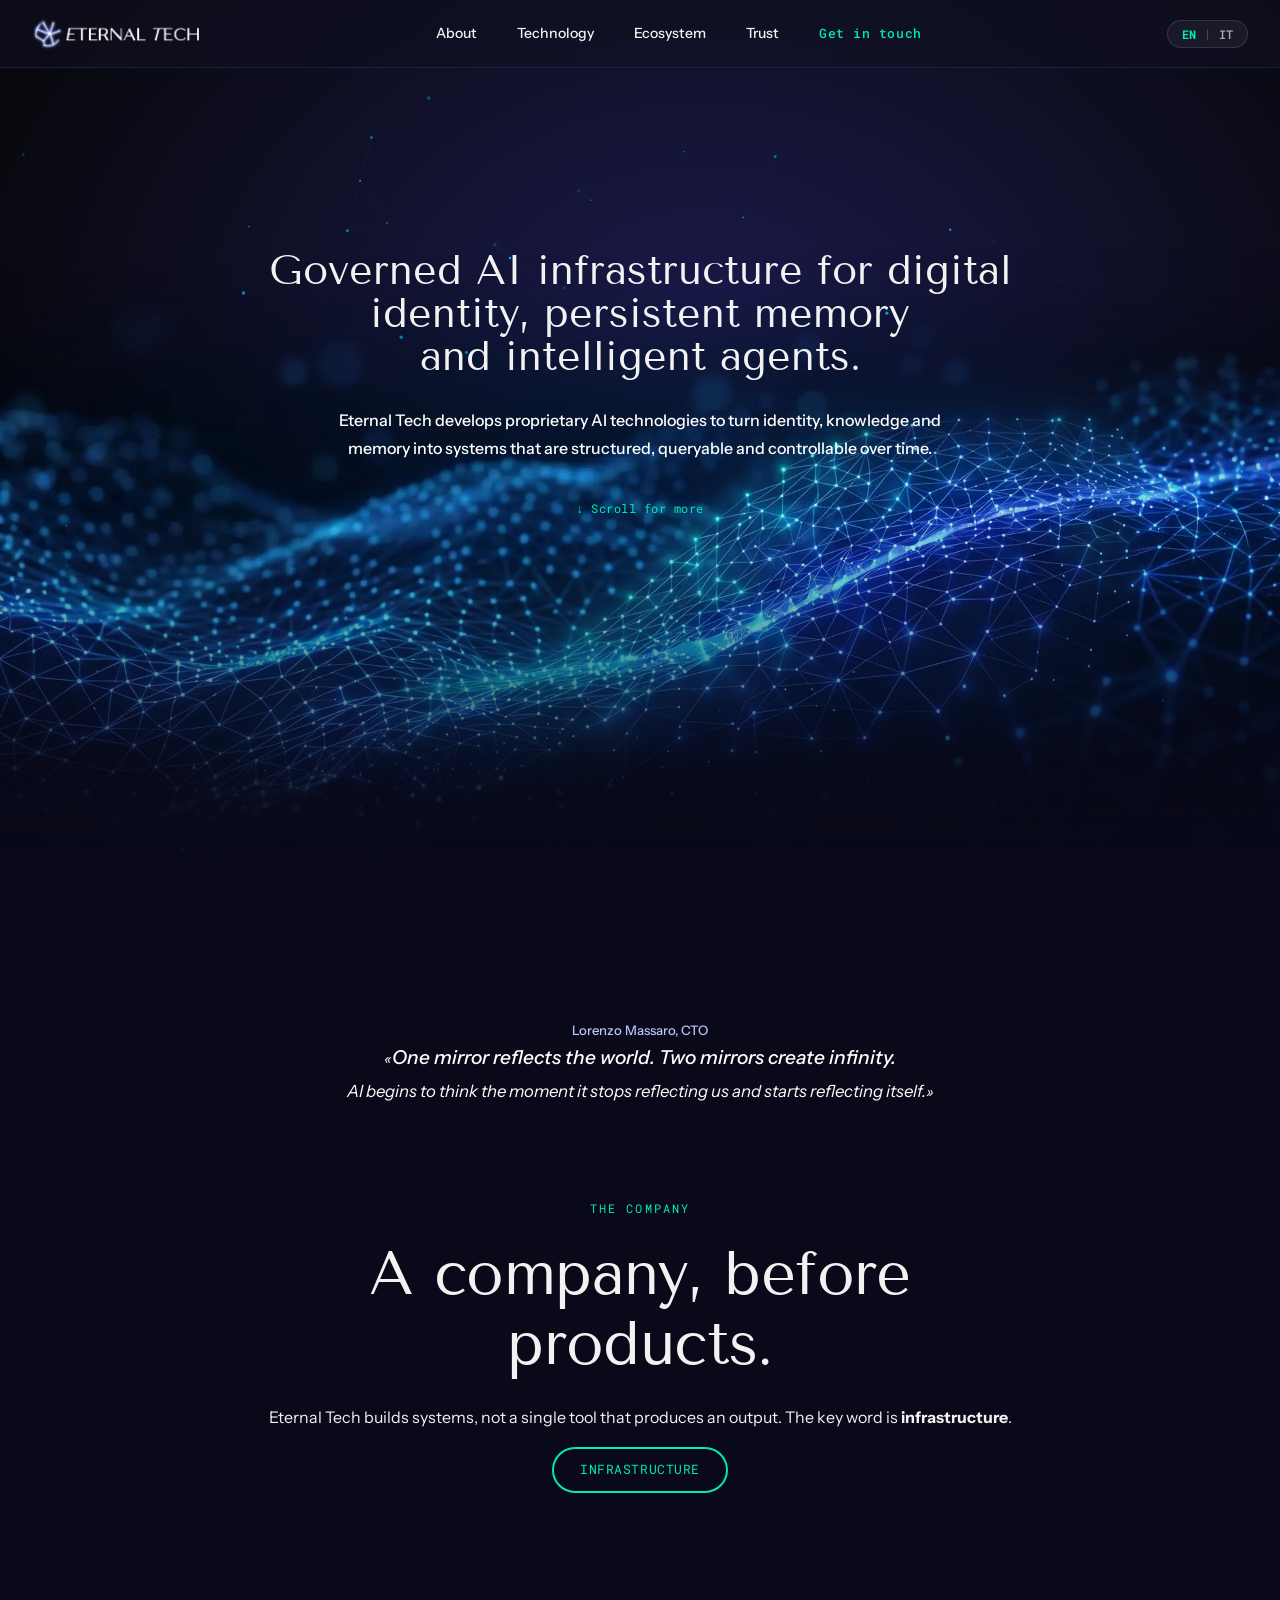
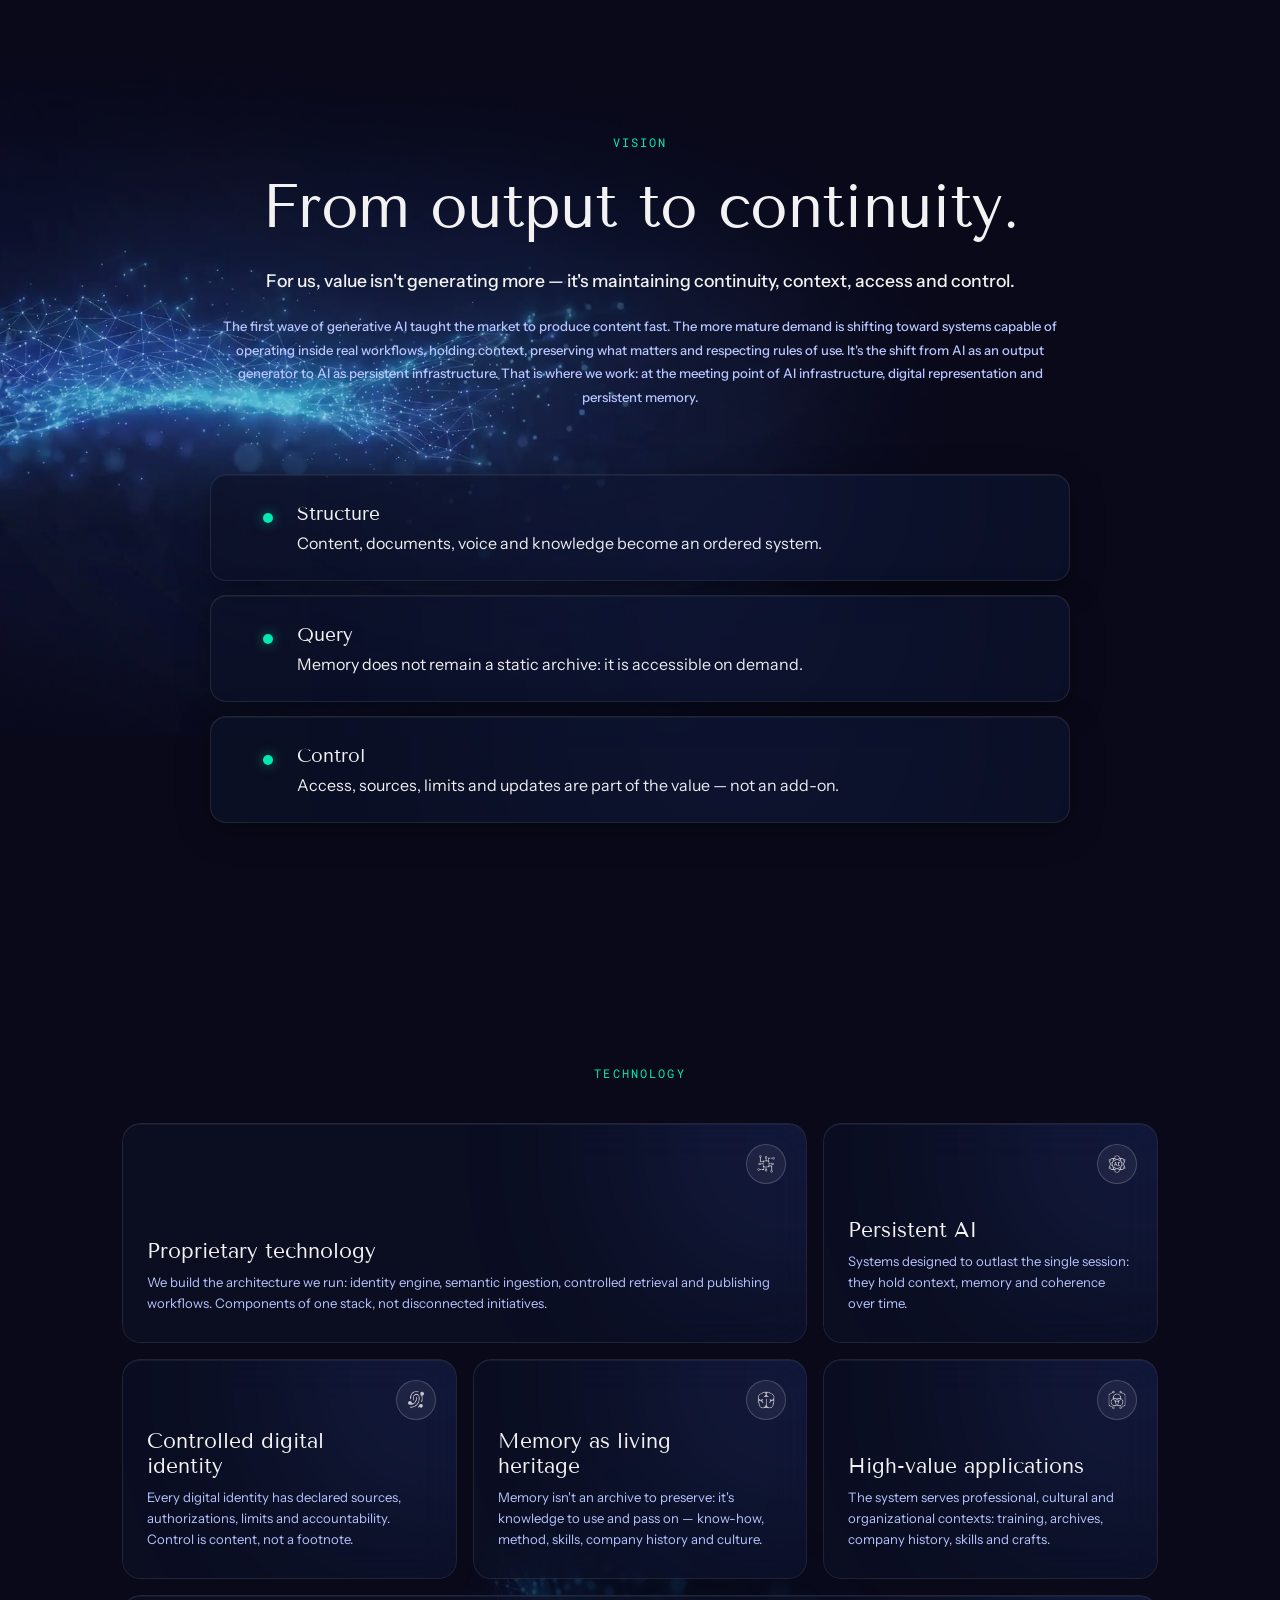
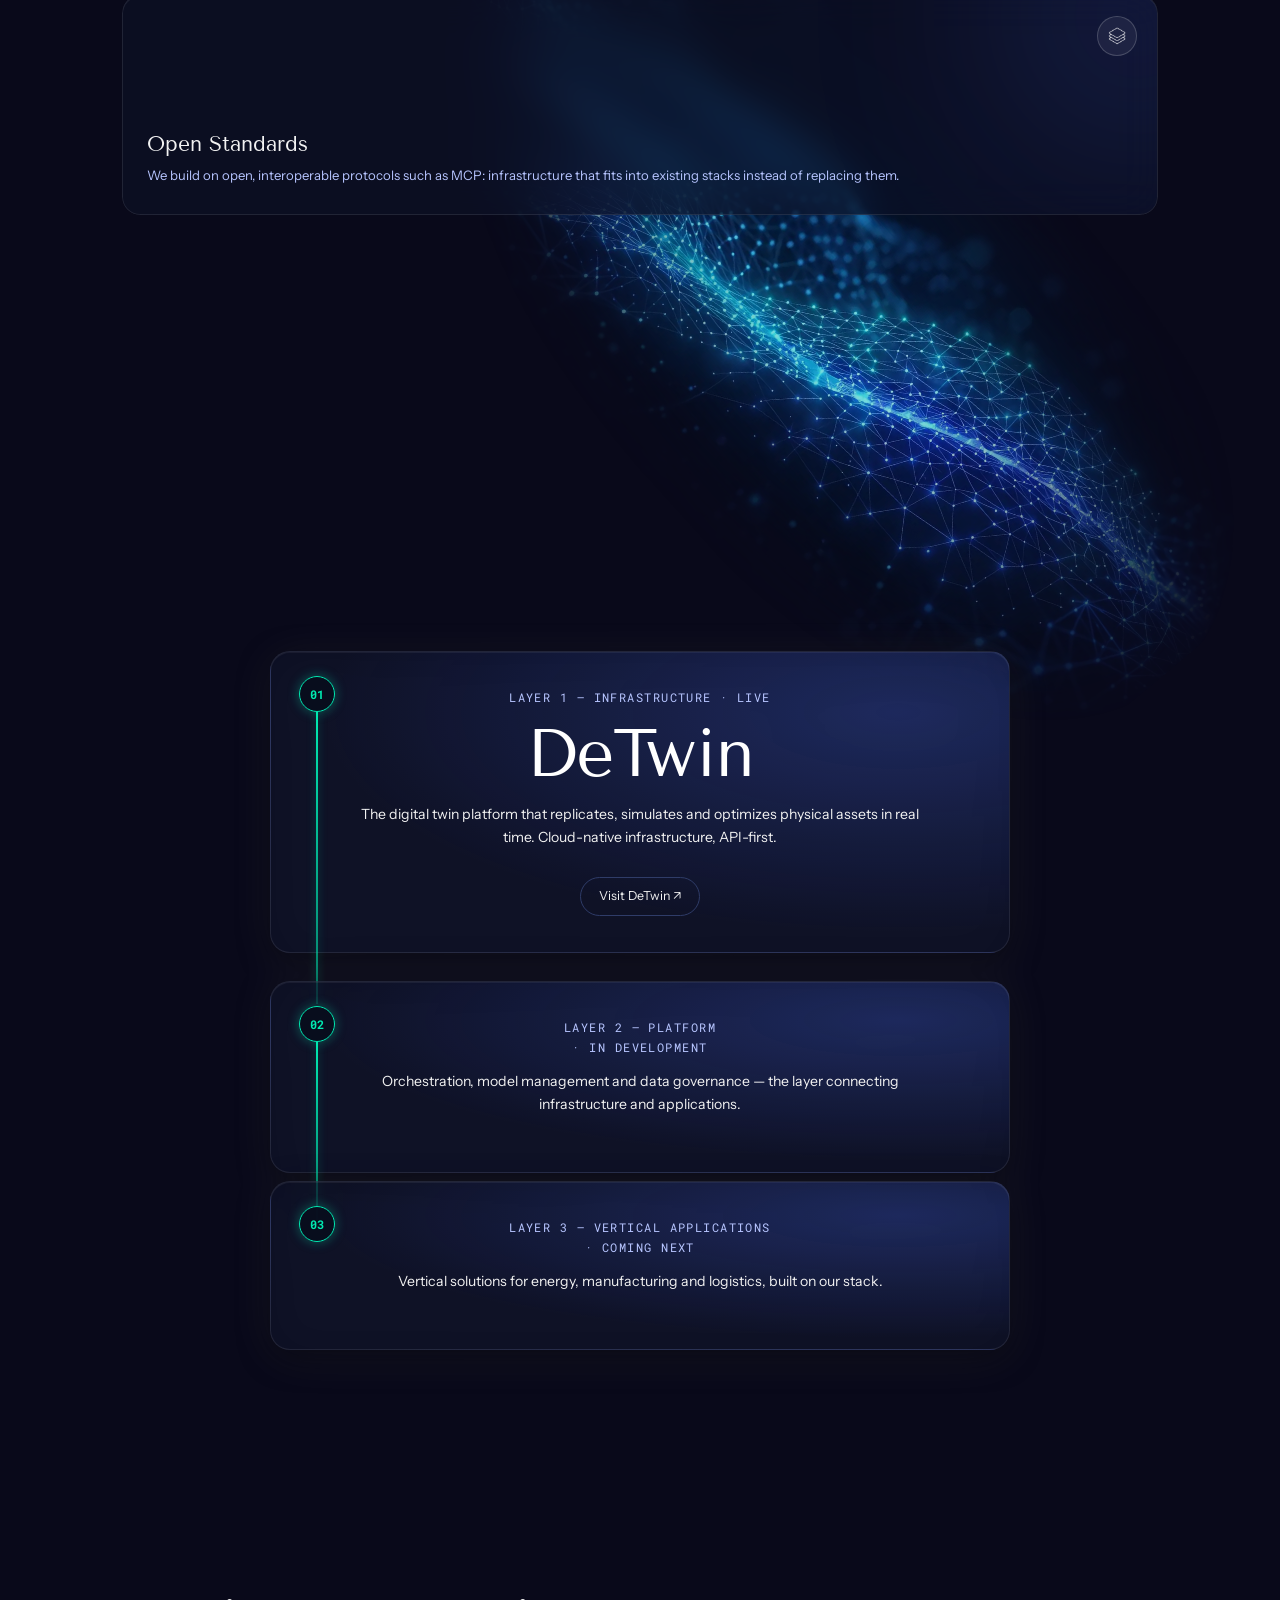
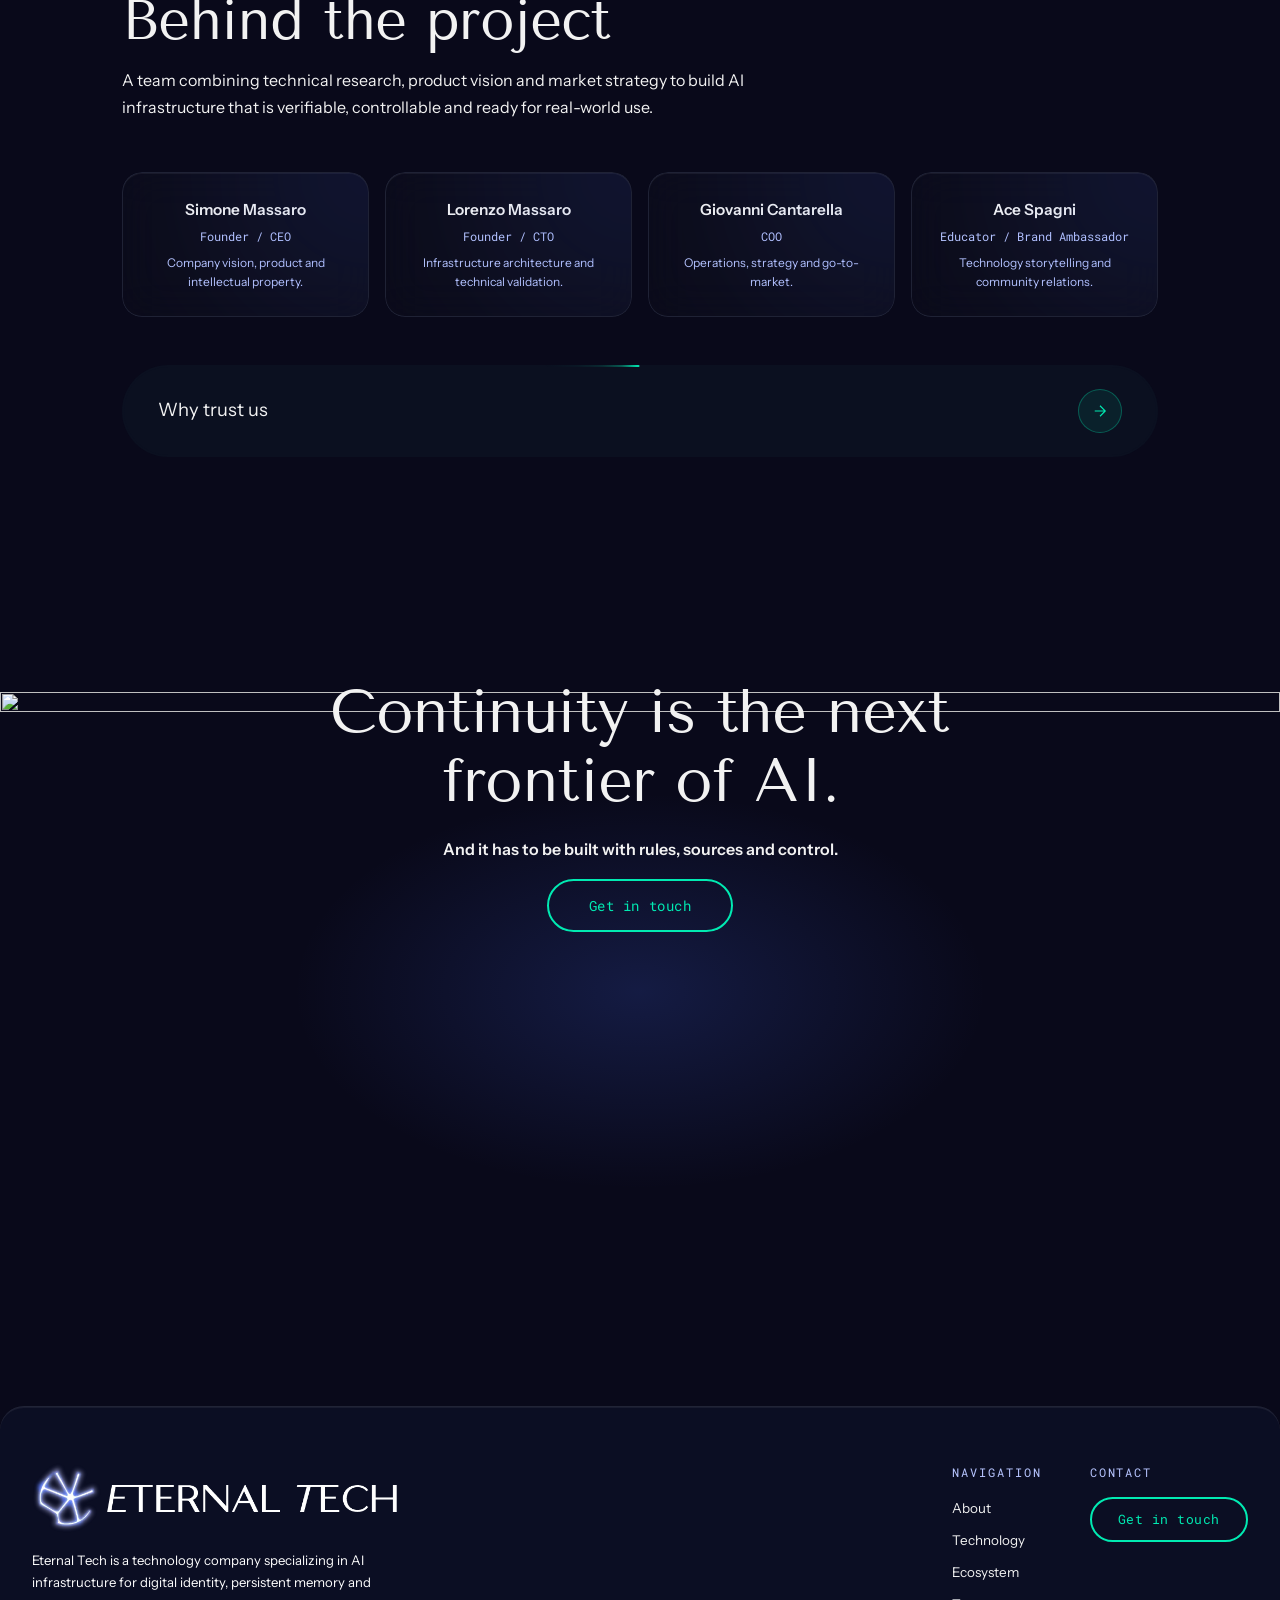
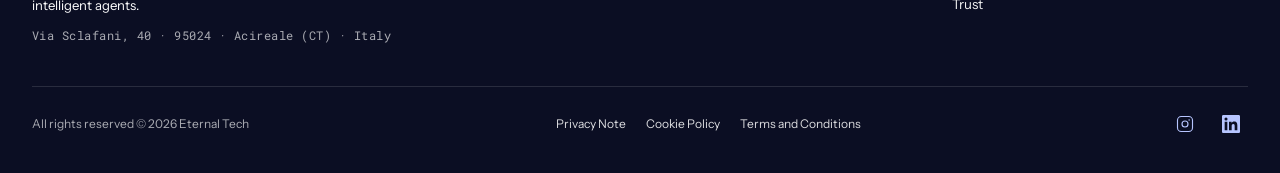
==== commit 7797a67a: "definitivo" ====
--- a/index.html
+++ b/index.html
@@ -93,10 +93,9 @@
 
       <!-- Quote with CTO Signature -->
       <div class="societa-quote reveal">
-        <div class="quote-circle"></div>
         <cite class="about-quote-author" data-i18n="about_quote_author">Lorenzo Massaro, CTO</cite>
         <blockquote class="about-quote-text" data-i18n="about_quote">
-          «L'AI ha imparato a generare. Ora deve imparare a durare: mantenere contesto, memoria e regole d'uso nel tempo. Eternal Tech nasce per costruire questa infrastruttura.»
+          «<span class="quote-primary">One mirror reflects the world. Two mirrors create infinity.</span><br><span class="quote-secondary">AI begins to think the moment it stops reflecting us and starts reflecting itself.</span>»
         </blockquote>
       </div>
 
@@ -313,19 +312,6 @@
       <div class="team-grid">
 
         <div class="team-card glass-card reveal" style="--delay:0s">
-          <div class="team-avatar">
-            <svg viewBox="0 0 120 130" xmlns="http://www.w3.org/2000/svg" aria-hidden="true">
-              <defs>
-                <radialGradient id="avS" cx="50%" cy="35%" r="65%">
-                  <stop offset="0%" stop-color="#0d2a4e"/>
-                  <stop offset="100%" stop-color="#060B15"/>
-                </radialGradient>
-              </defs>
-              <rect width="120" height="130" fill="url(#avS)" rx="0"/>
-              <circle cx="60" cy="44" r="20" fill="#1a3d66" opacity="0.9"/>
-              <ellipse cx="60" cy="100" rx="34" ry="22" fill="#1a3d66" opacity="0.7"/>
-            </svg>
-          </div>
           <div class="team-info">
             <p class="team-name">Simone Massaro</p>
             <p class="team-role" data-i18n="team_c1_role">Founder / CEO</p>
@@ -334,19 +320,6 @@
         </div>
 
         <div class="team-card glass-card reveal" style="--delay:0.1s">
-          <div class="team-avatar">
-            <svg viewBox="0 0 120 130" xmlns="http://www.w3.org/2000/svg" aria-hidden="true">
-              <defs>
-                <radialGradient id="avL" cx="50%" cy="35%" r="65%">
-                  <stop offset="0%" stop-color="#0d2a4e"/>
-                  <stop offset="100%" stop-color="#060B15"/>
-                </radialGradient>
-              </defs>
-              <rect width="120" height="130" fill="url(#avL)" rx="0"/>
-              <circle cx="60" cy="44" r="20" fill="#1a3d66" opacity="0.9"/>
-              <ellipse cx="60" cy="100" rx="34" ry="22" fill="#1a3d66" opacity="0.7"/>
-            </svg>
-          </div>
           <div class="team-info">
             <p class="team-name">Lorenzo Massaro</p>
             <p class="team-role" data-i18n="team_c2_role">Founder / CTO</p>
@@ -355,19 +328,6 @@
         </div>
 
         <div class="team-card glass-card reveal" style="--delay:0.2s">
-          <div class="team-avatar">
-            <svg viewBox="0 0 120 130" xmlns="http://www.w3.org/2000/svg" aria-hidden="true">
-              <defs>
-                <radialGradient id="avG" cx="50%" cy="35%" r="65%">
-                  <stop offset="0%" stop-color="#0d2a4e"/>
-                  <stop offset="100%" stop-color="#060B15"/>
-                </radialGradient>
-              </defs>
-              <rect width="120" height="130" fill="url(#avG)" rx="0"/>
-              <circle cx="60" cy="44" r="20" fill="#1a3d66" opacity="0.9"/>
-              <ellipse cx="60" cy="100" rx="34" ry="22" fill="#1a3d66" opacity="0.7"/>
-            </svg>
-          </div>
           <div class="team-info">
             <p class="team-name">Giovanni Cantarella</p>
             <p class="team-role" data-i18n="team_c3_role">COO</p>
@@ -376,19 +336,6 @@
         </div>
 
         <div class="team-card glass-card reveal" style="--delay:0.3s">
-          <div class="team-avatar">
-            <svg viewBox="0 0 120 130" xmlns="http://www.w3.org/2000/svg" aria-hidden="true">
-              <defs>
-                <radialGradient id="avA" cx="50%" cy="35%" r="65%">
-                  <stop offset="0%" stop-color="#0d2a4e"/>
-                  <stop offset="100%" stop-color="#060B15"/>
-                </radialGradient>
-              </defs>
-              <rect width="120" height="130" fill="url(#avA)" rx="0"/>
-              <circle cx="60" cy="44" r="20" fill="#1a3d66" opacity="0.9"/>
-              <ellipse cx="60" cy="100" rx="34" ry="22" fill="#1a3d66" opacity="0.7"/>
-            </svg>
-          </div>
           <div class="team-info">
             <p class="team-name">Ace Spagni</p>
             <p class="team-role" data-i18n="team_c4_role">Educator / Brand Ambassador</p>
--- a/assets/css/style.css
+++ b/assets/css/style.css
@@ -696,21 +696,30 @@
 }
 
 .quote-circle {
- width: 70px;
- height: 70px;
- border-radius: 50%;
- border: 1px solid var(--teal);
- margin-bottom: 28px;
+  display: none !important;
 }
 
 .societa-quote blockquote {
  font-family: var(--font-body);
  font-style: italic;
- font-size: 1.05rem;
- font-weight: 500;
  color: var(--text-1);
- line-height: 1.75;
+ line-height: 1.6;
  margin-bottom: 14px;
+}
+
+.quote-primary {
+  font-size: clamp(1.08rem, 2.0vw, 1.20rem);
+  font-weight: 500;
+  display: inline-block;
+  margin-bottom: 6px;
+  color: #ffffff;
+}
+
+.quote-secondary {
+  font-size: clamp(0.95rem, 1.6vw, 1.05rem);
+  font-weight: 400;
+  color: #ffffff;
+  display: inline-block;
 }
 
 .societa-quote cite {
@@ -1291,13 +1300,17 @@
 }
 
 .team-card {
- border-radius: 28px;
+ border-radius: 20px;
  background: var(--bg-team);
  border: 1px solid rgba(113,124,165,0.20);
  overflow: hidden;
  display: flex;
  flex-direction: column;
+ align-items: center;
+ text-align: center;
  position: relative;
+ padding: 24px 22px;
+ min-height: auto;
 }
 
 .team-card::before {
@@ -1313,17 +1326,10 @@
 }
 
 .team-avatar {
- width: 100%;
- aspect-ratio: 333 / 396;
- overflow: hidden;
- border-radius: 22px;
- margin: 8px;
- width: calc(100% - 16px);
- background: rgba(113,124,165,0.20);
-}
-.team-avatar svg { width: 100%; height: 100%; display: block; }
-
-.team-info { padding: 16px 20px 20px; flex: 1; }
+ display: none !important;
+}
+
+.team-info { padding: 0; flex: 1; display: flex; flex-direction: column; align-items: center; text-align: center; }
 
 .team-name {
  font-family: var(--font-body);
@@ -1331,6 +1337,7 @@
  font-weight: 600;
  color: var(--text-1);
  text-transform: capitalize;
+ text-align: center;
  margin-bottom: 4px;
 }
 
@@ -1338,6 +1345,7 @@
  font-family: var(--font-mono);
  font-size: 0.75rem;
  color: var(--text-2);
+ text-align: center;
  margin-bottom: 8px;
 }
 
@@ -1345,6 +1353,7 @@
  font-size: 0.75rem;
  color: var(--text-2);
  line-height: 1.55;
+ text-align: center;
 }
 
 .team-expand {
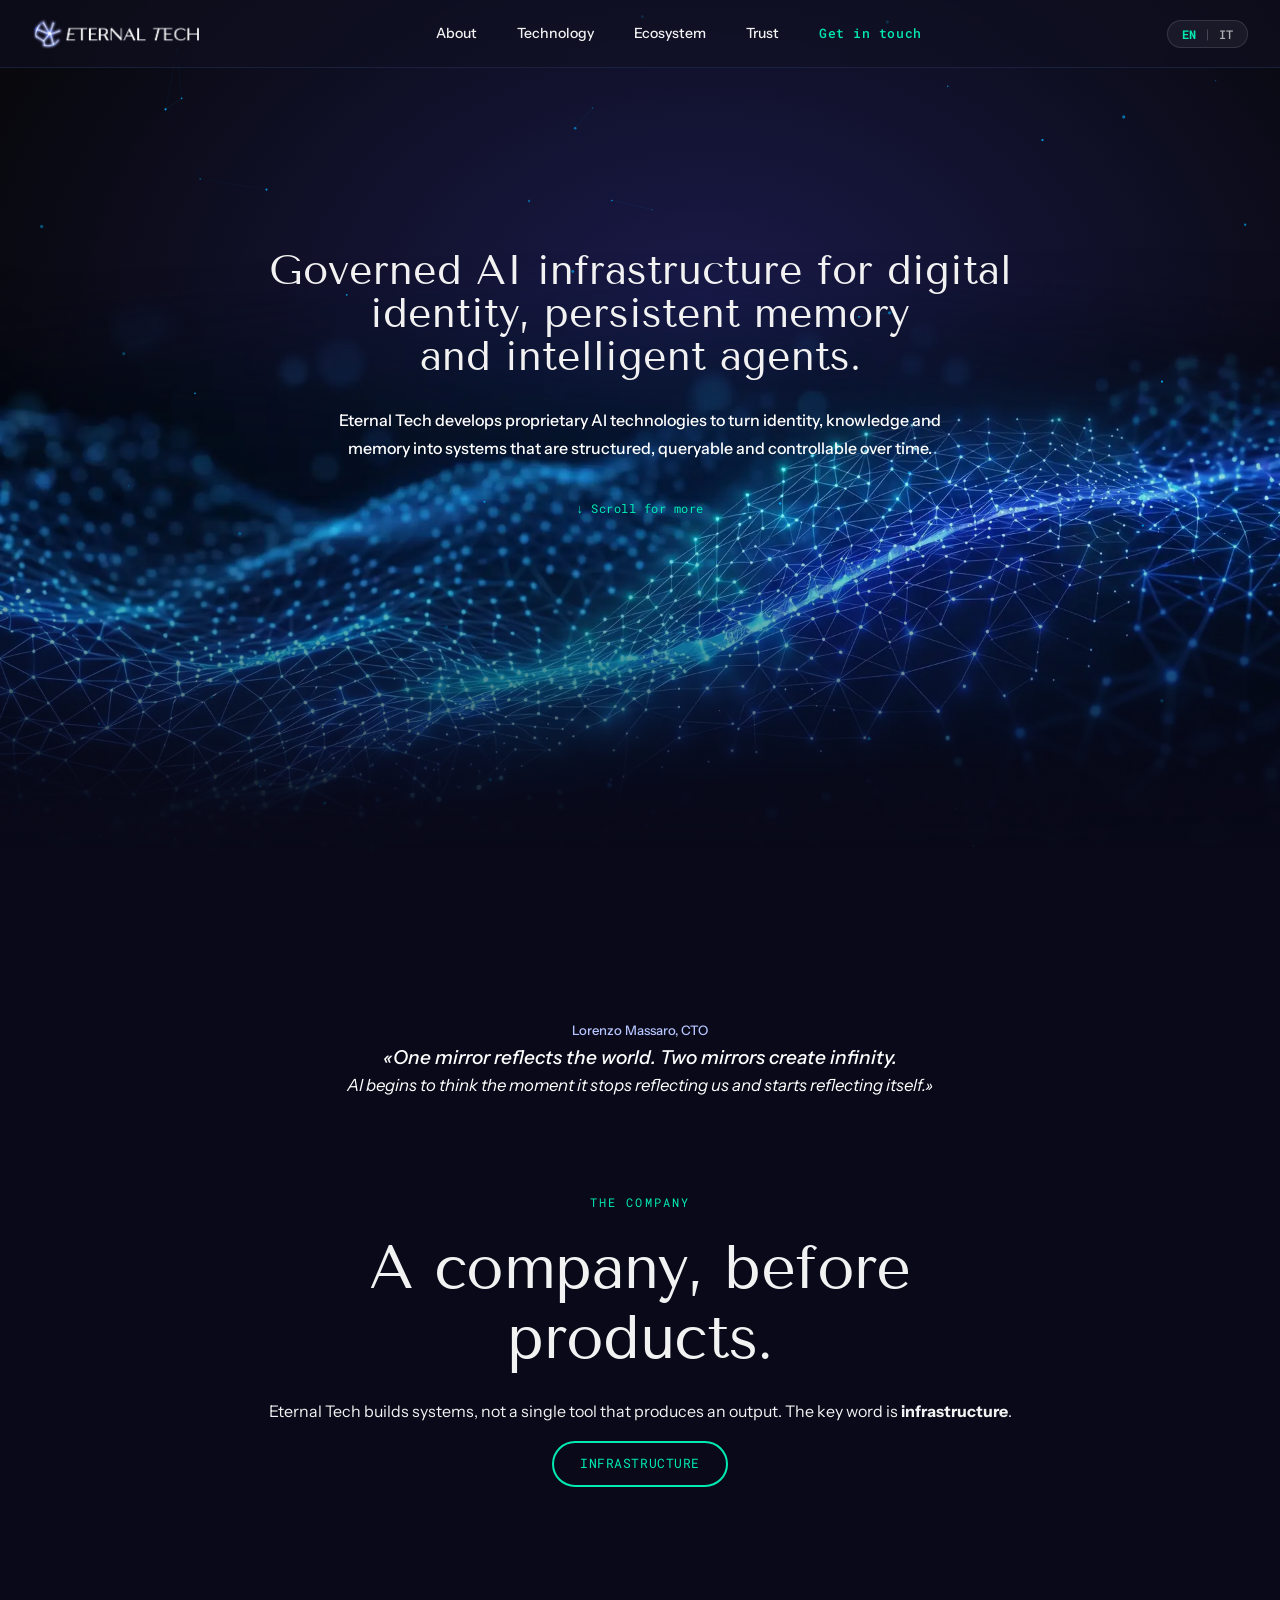
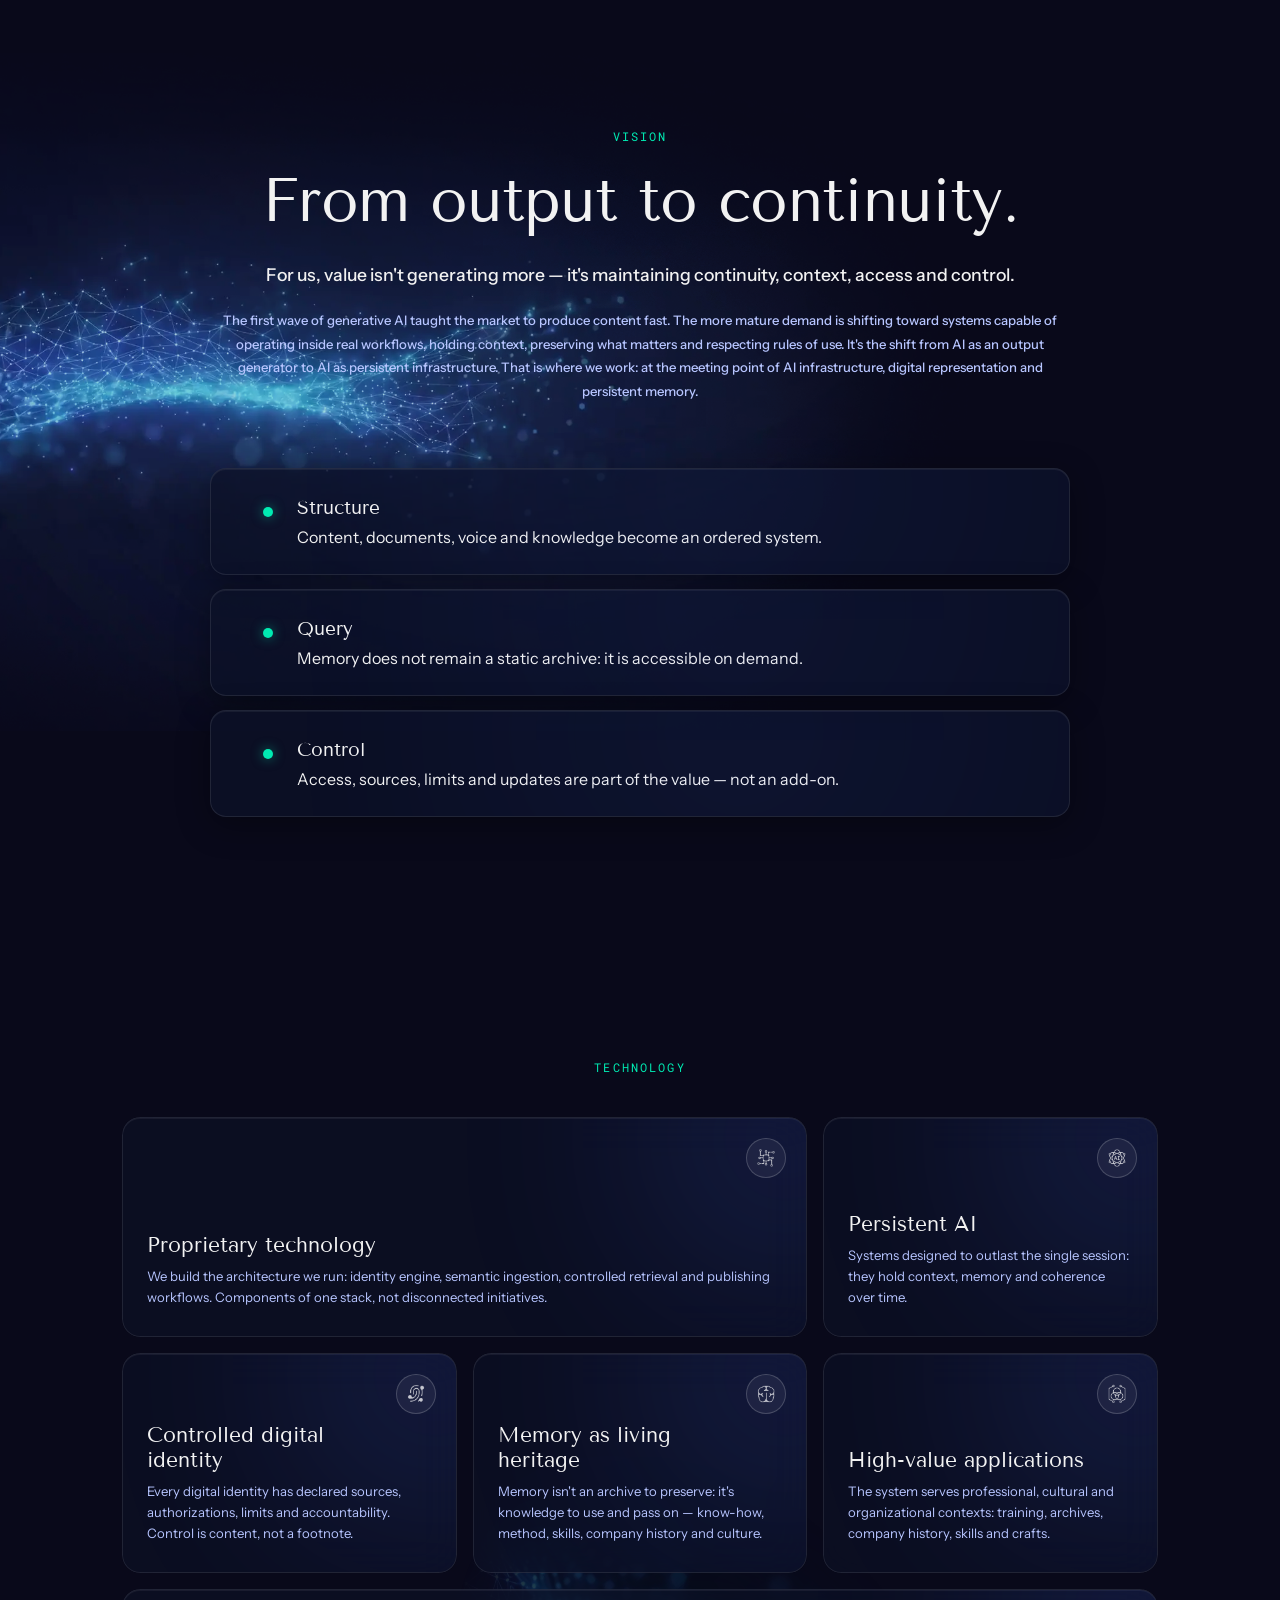
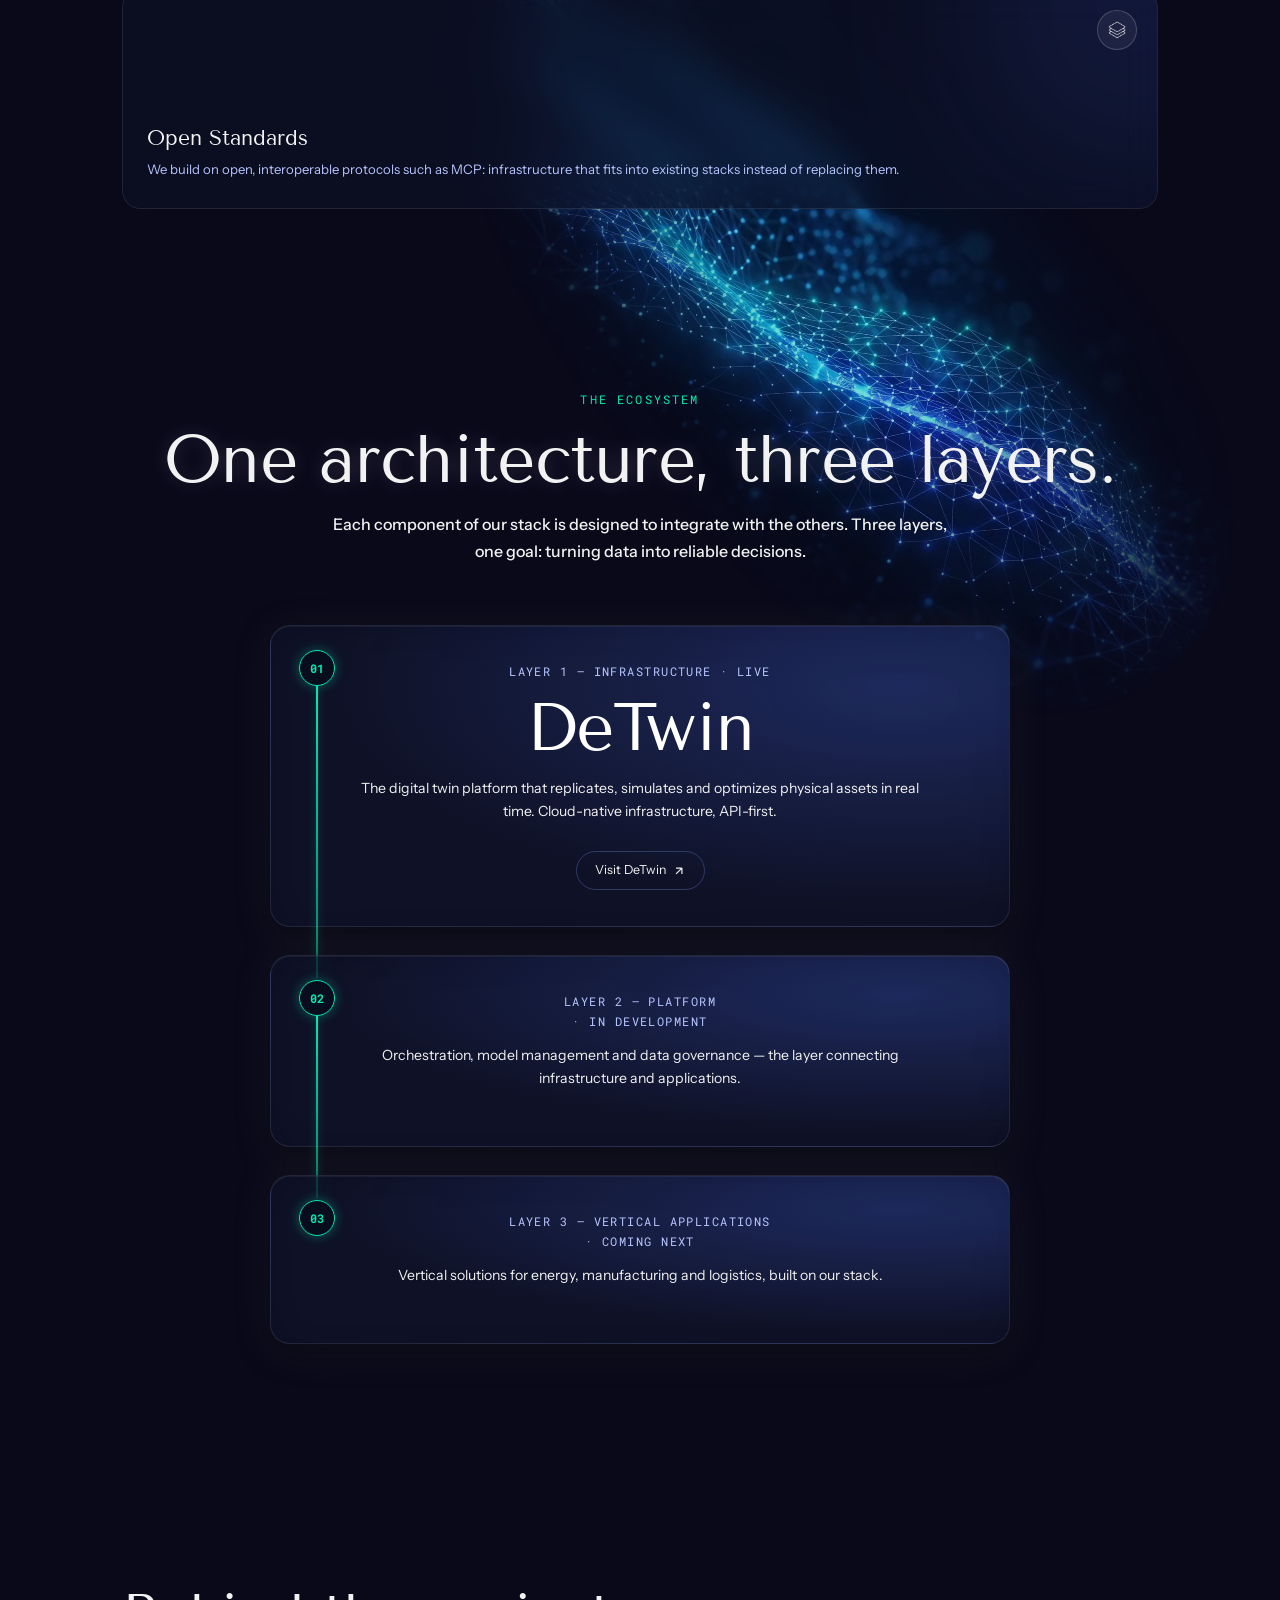
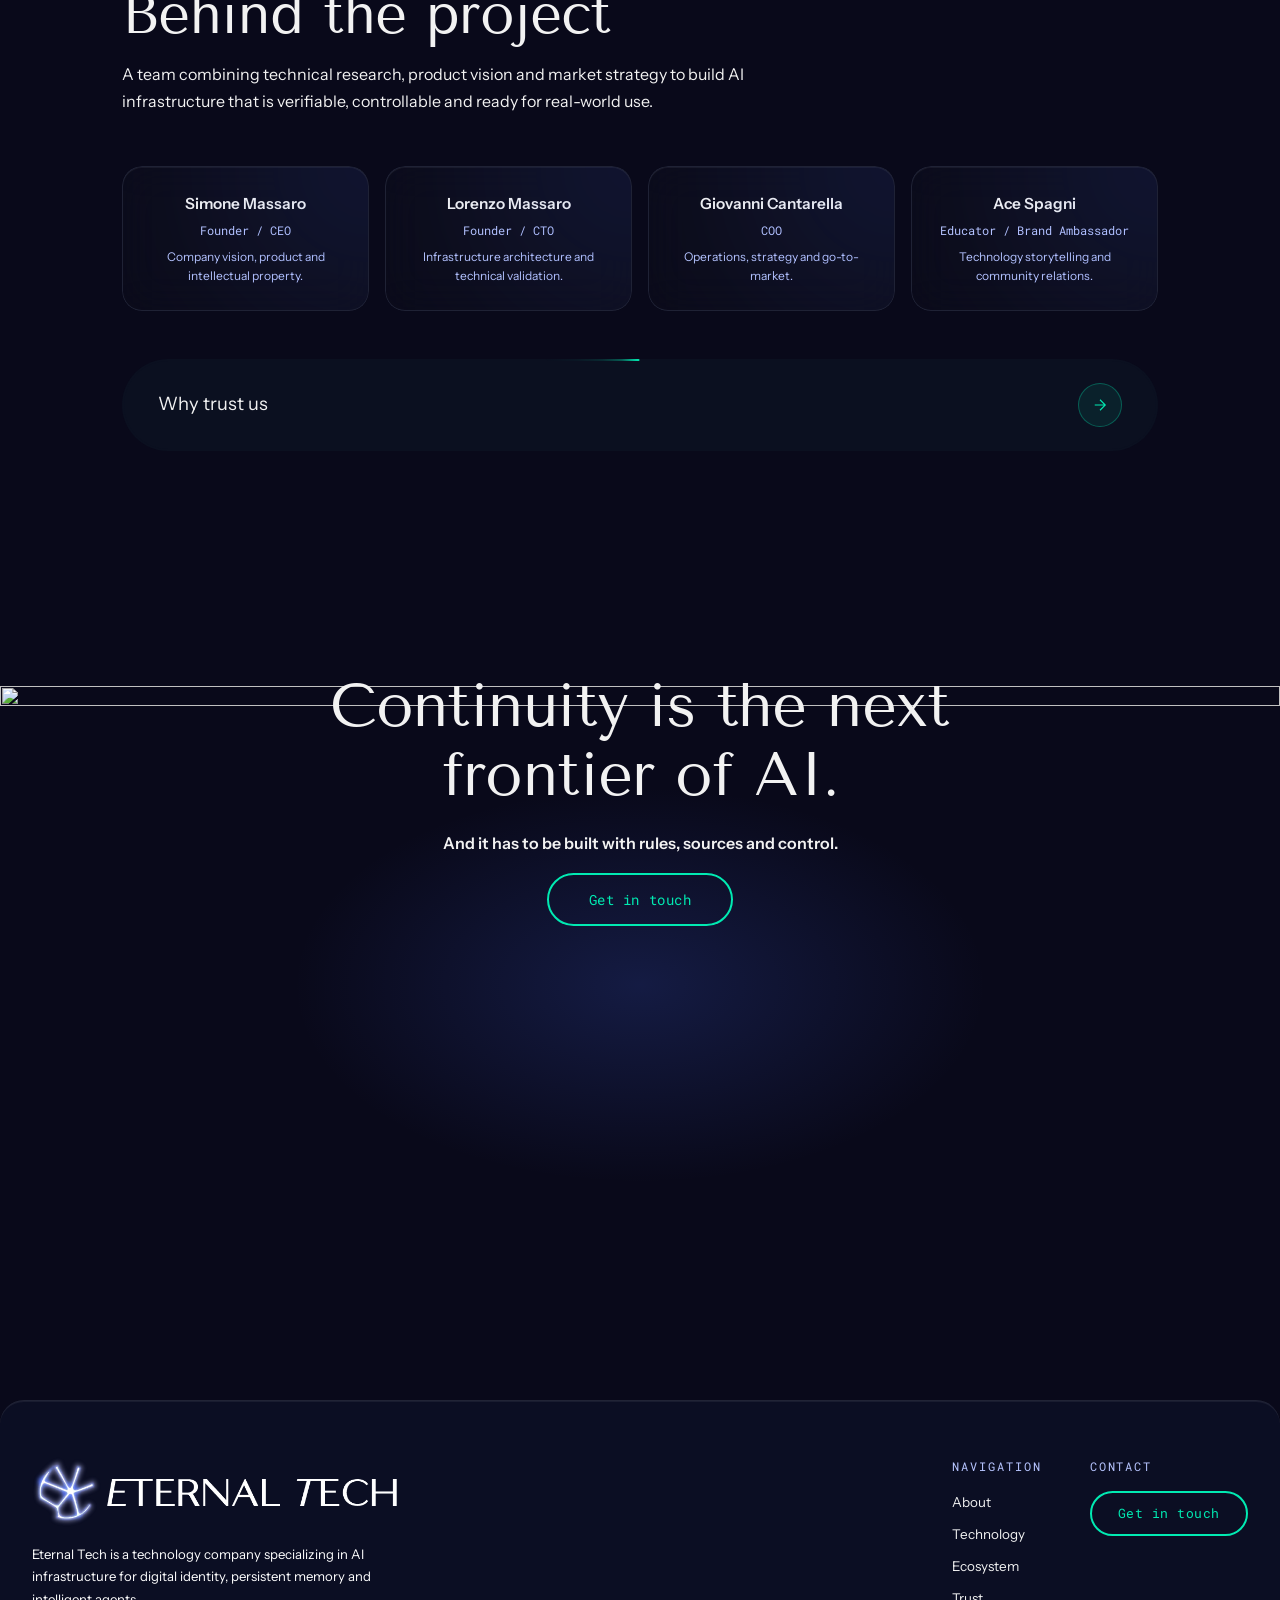
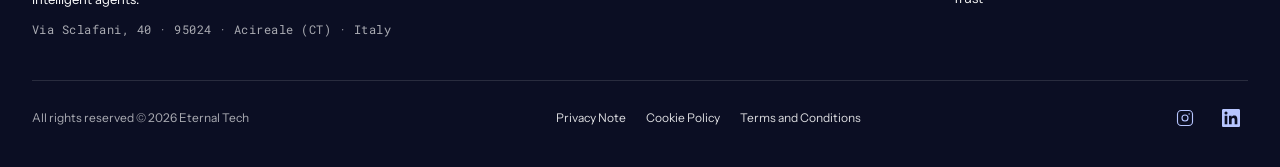
==== commit 504d0fd9: "def" ====
--- a/index.html
+++ b/index.html
@@ -95,7 +95,7 @@
       <div class="societa-quote reveal">
         <cite class="about-quote-author" data-i18n="about_quote_author">Lorenzo Massaro, CTO</cite>
         <blockquote class="about-quote-text" data-i18n="about_quote">
-          «<span class="quote-primary">One mirror reflects the world. Two mirrors create infinity.</span><br><span class="quote-secondary">AI begins to think the moment it stops reflecting us and starts reflecting itself.</span>»
+          <span class="quote-primary">«One mirror reflects the world. Two mirrors create infinity.</span><br><span class="quote-secondary">AI begins to think the moment it stops reflecting us and starts reflecting itself.»</span>
         </blockquote>
       </div>
 
@@ -271,7 +271,7 @@
             La piattaforma di gemelli digitali che replica, simula e ottimizza asset fisici in tempo reale. Infrastruttura cloud-native, API-first.
           </p>
           <div style="margin-top:8px; display:flex; justify-content:center;">
-            <a href="https://detwin.ai" target="_blank" rel="noopener noreferrer" class="btn-ghost-sm" data-i18n="eco_detwin_cta">Vai a DeTwin ↗</a>
+            <a href="https://detwin.ai" target="_blank" rel="noopener noreferrer" class="btn-ghost-sm" data-i18n="eco_detwin_cta">Vai a DeTwin <svg class="btn-arrow" viewBox="0 0 24 24" fill="none" stroke="currentColor" stroke-width="2" aria-hidden="true"><path d="M7 17L17 7M17 7H7M17 7V17"/></svg></a>
           </div>
         </div>
 
--- a/assets/css/style.css
+++ b/assets/css/style.css
@@ -210,10 +210,23 @@
  border: 1.5px solid var(--border-nav);
  background: transparent;
  transition: border-color var(--t), background var(--t);
+ white-space: nowrap !important;
 }
 .btn-ghost-sm:hover {
  border-color: var(--teal-border);
  background: var(--teal-dim);
+}
+
+.btn-arrow {
+  width: 14px;
+  height: 14px;
+  flex-shrink: 0;
+  display: inline-block;
+  vertical-align: middle;
+  transition: transform 0.2s ease;
+}
+.btn-ghost-sm:hover .btn-arrow {
+  transform: translate(2px, -2px);
 }
 
 .btn-outline-inline {
@@ -710,8 +723,7 @@
 .quote-primary {
   font-size: clamp(1.08rem, 2.0vw, 1.20rem);
   font-weight: 500;
-  display: inline-block;
-  margin-bottom: 6px;
+  display: inline;
   color: #ffffff;
 }
 
@@ -719,7 +731,7 @@
   font-size: clamp(0.95rem, 1.6vw, 1.05rem);
   font-weight: 400;
   color: #ffffff;
-  display: inline-block;
+  display: inline;
 }
 
 .societa-quote cite {
@@ -1963,6 +1975,8 @@
     display: inline-flex !important;
     align-items: center !important;
     justify-content: center !important;
+    gap: 6px !important;
+    white-space: nowrap !important;
     width: auto !important;
     text-align: center !important;
     padding: 10px 20px !important;
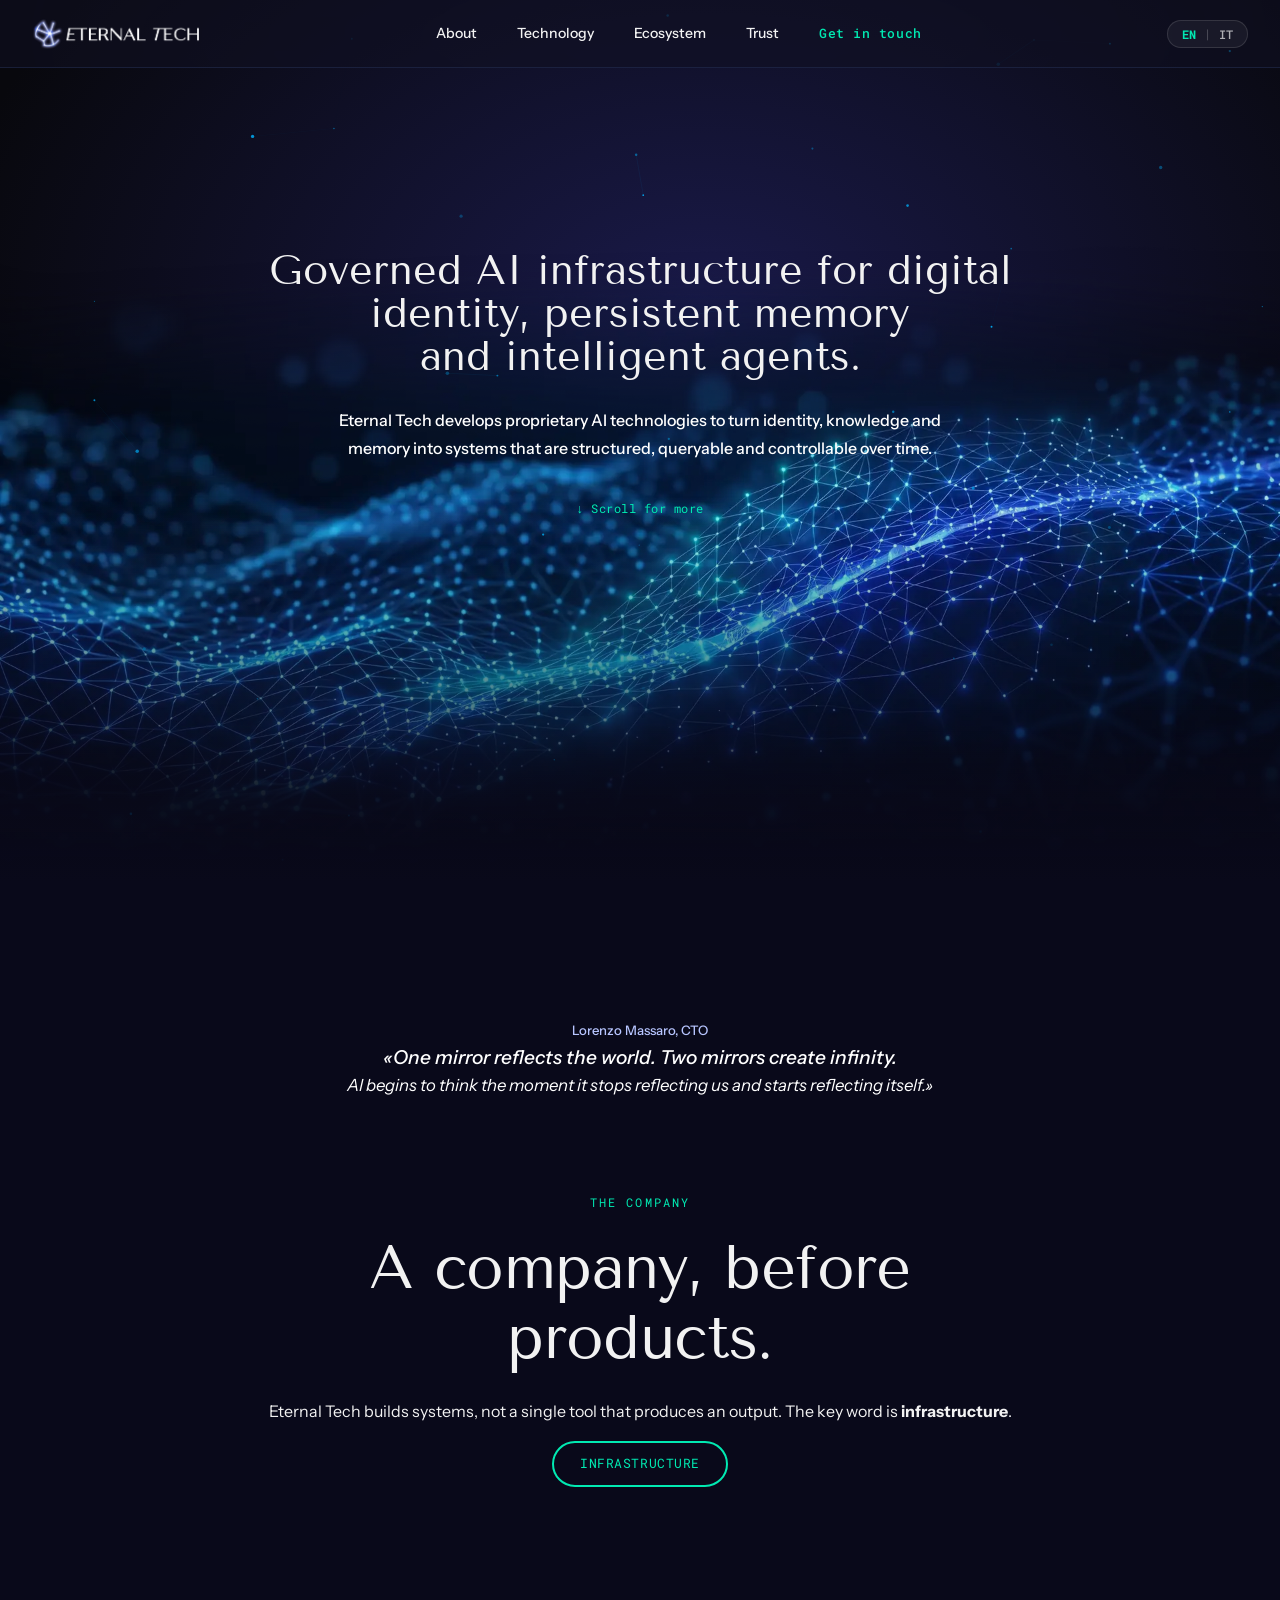
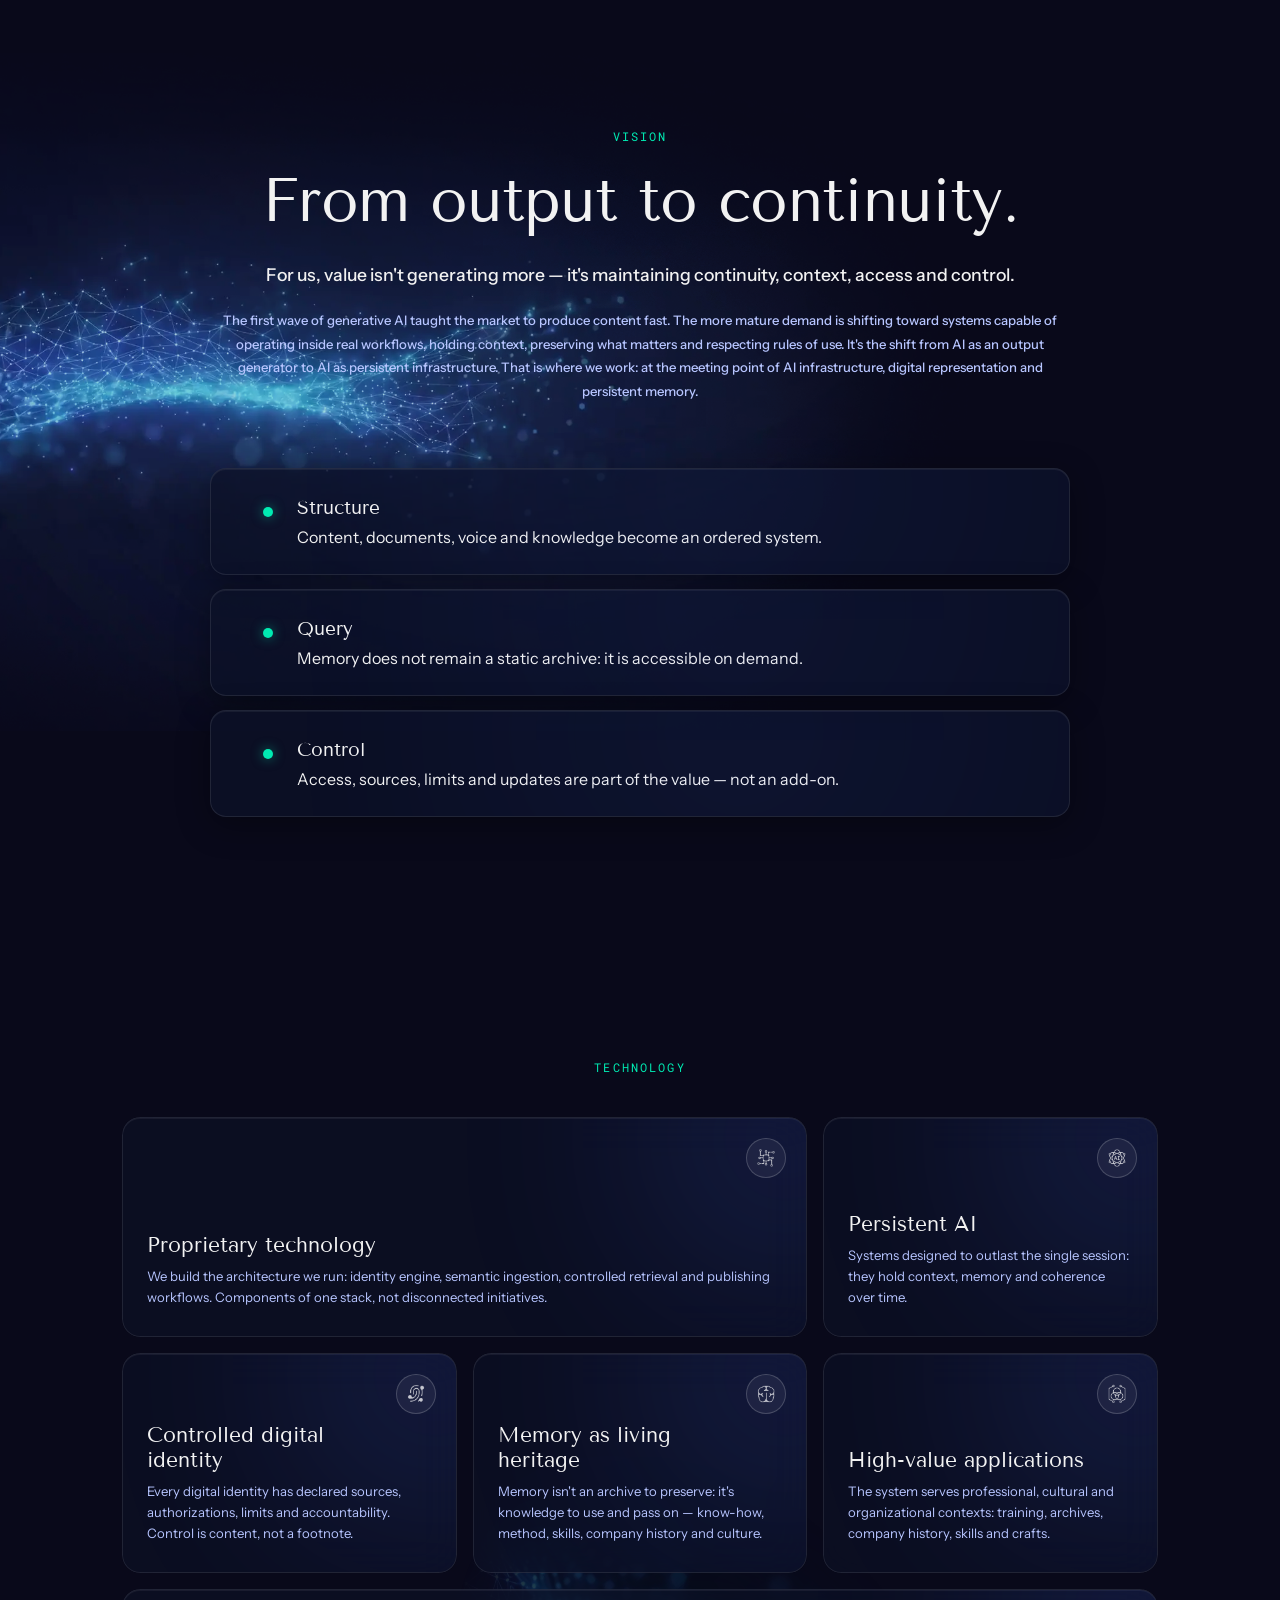
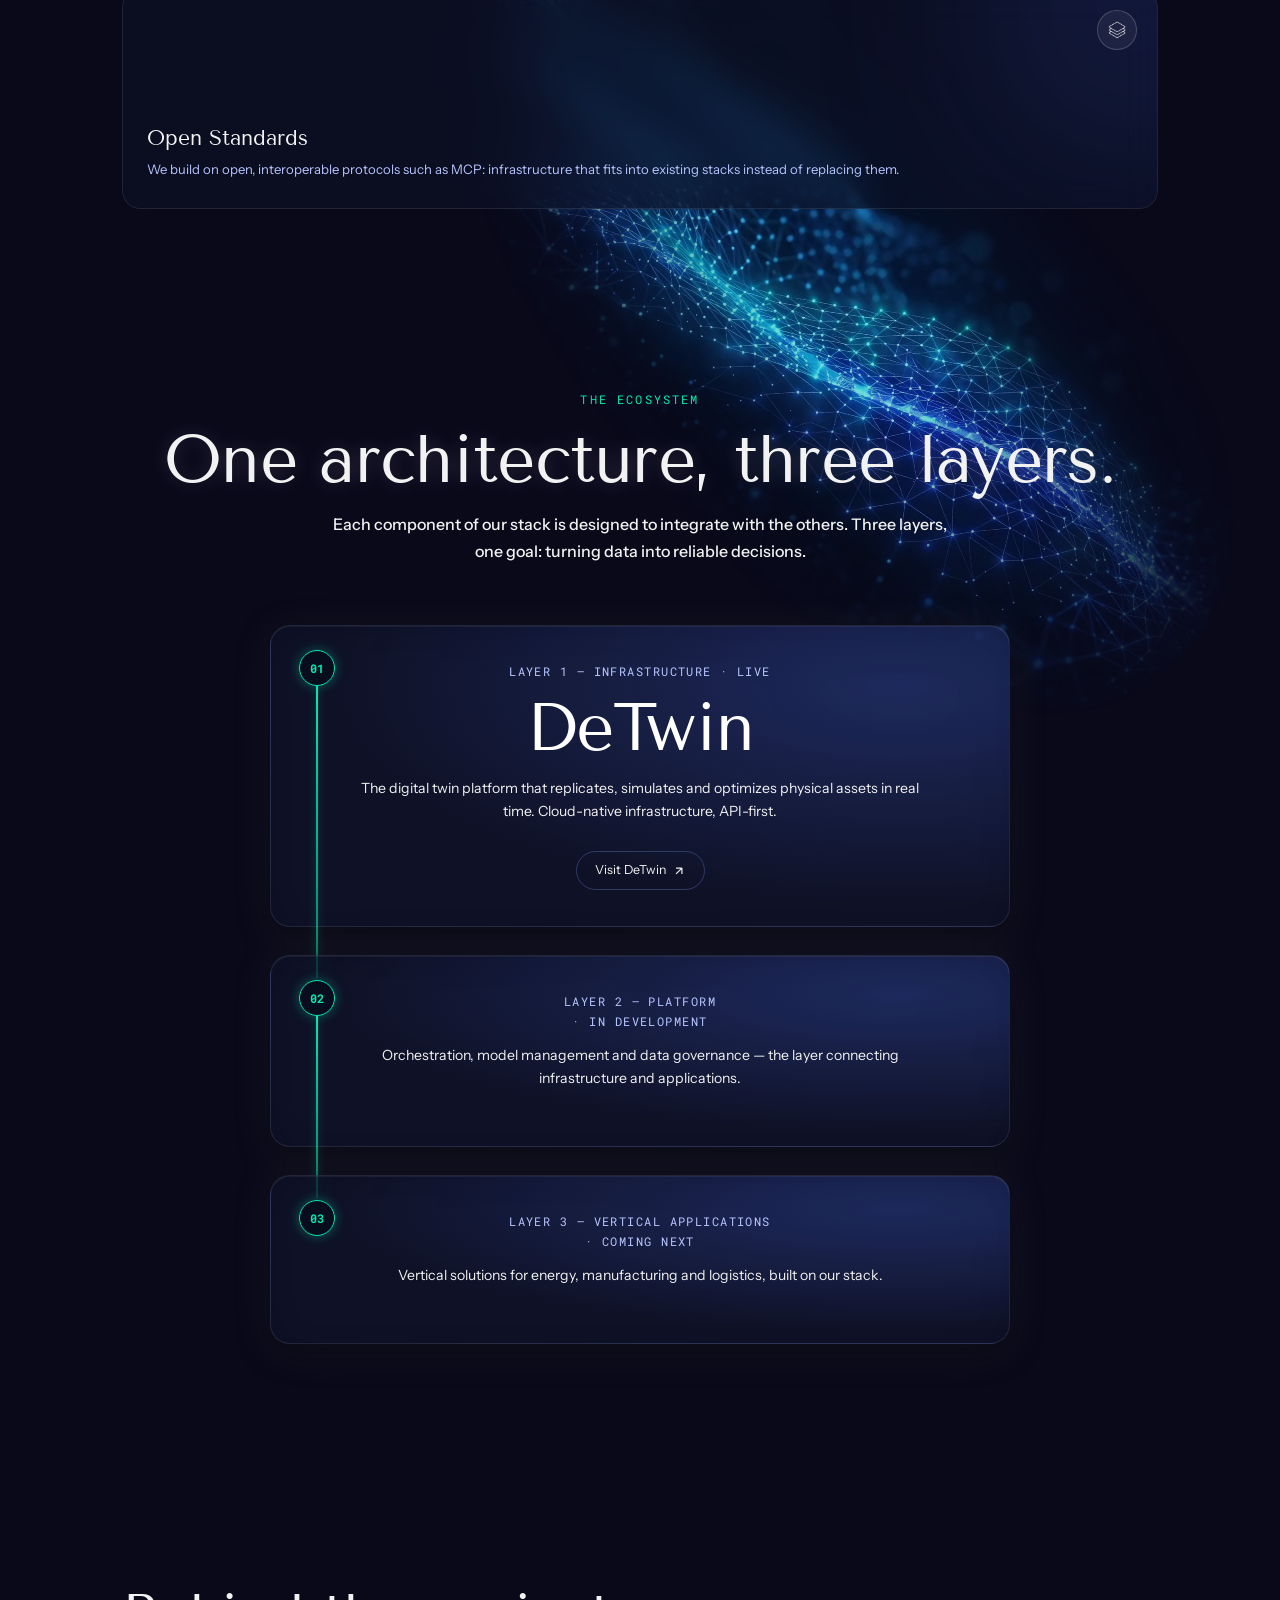
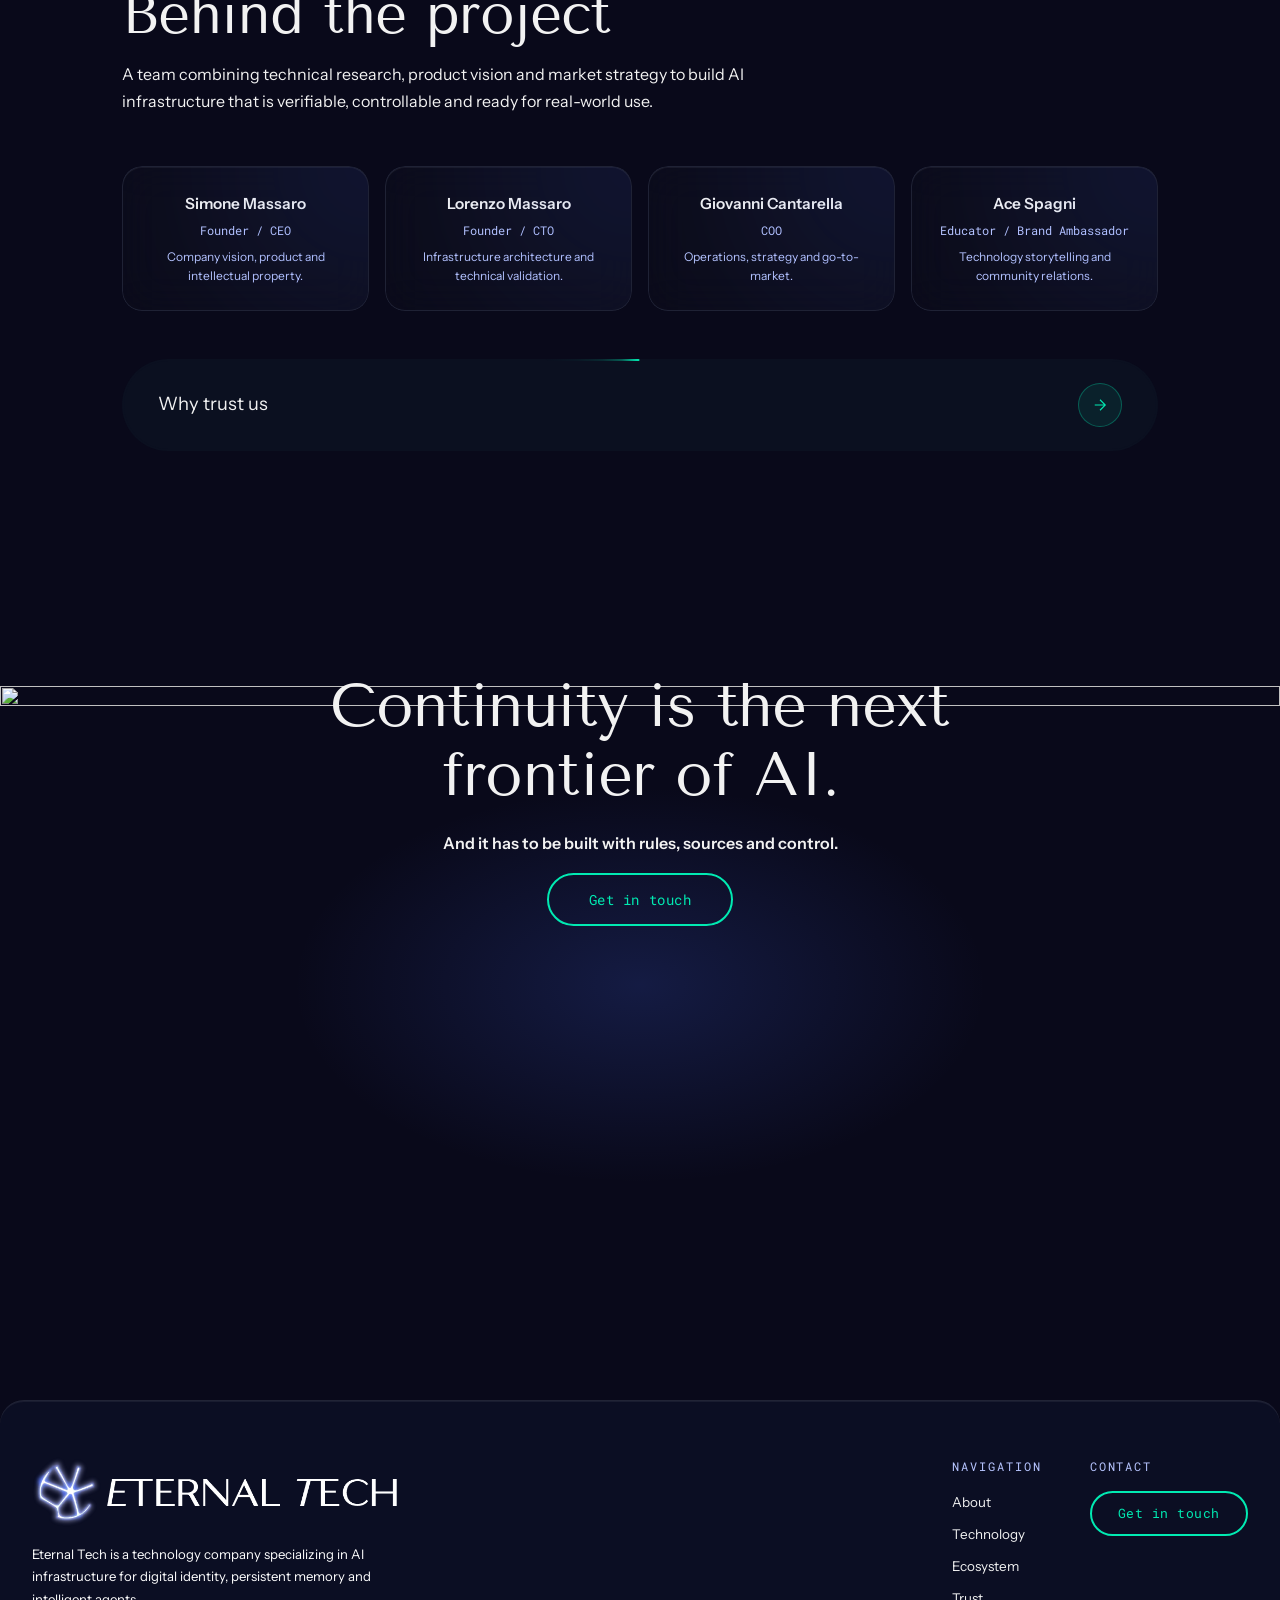
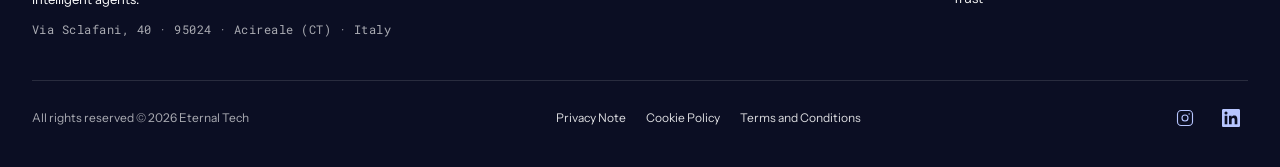
==== commit 1230b57a: "definitivo_1" ====
--- a/index.html
+++ b/index.html
@@ -311,37 +311,37 @@
 
       <div class="team-grid">
 
-        <div class="team-card glass-card reveal" style="--delay:0s">
+        <a href="https://www.linkedin.com/in/simonemassaro/" target="_blank" rel="noopener noreferrer" class="team-card glass-card reveal" style="--delay:0s">
           <div class="team-info">
             <p class="team-name">Simone Massaro</p>
             <p class="team-role" data-i18n="team_c1_role">Founder / CEO</p>
             <p class="team-bio" data-i18n="team_c1_desc">Company vision, product and intellectual property.</p>
           </div>
-        </div>
-
-        <div class="team-card glass-card reveal" style="--delay:0.1s">
+        </a>
+
+        <a href="https://www.linkedin.com/in/lorenzo-massaro-b3006a321/" target="_blank" rel="noopener noreferrer" class="team-card glass-card reveal" style="--delay:0.1s">
           <div class="team-info">
             <p class="team-name">Lorenzo Massaro</p>
             <p class="team-role" data-i18n="team_c2_role">Founder / CTO</p>
             <p class="team-bio" data-i18n="team_c2_desc">Infrastructure architecture and technical validation.</p>
           </div>
-        </div>
-
-        <div class="team-card glass-card reveal" style="--delay:0.2s">
+        </a>
+
+        <a href="https://www.linkedin.com/in/giovanni-cantarella-92279734/" target="_blank" rel="noopener noreferrer" class="team-card glass-card reveal" style="--delay:0.2s">
           <div class="team-info">
             <p class="team-name">Giovanni Cantarella</p>
             <p class="team-role" data-i18n="team_c3_role">COO</p>
             <p class="team-bio" data-i18n="team_c3_desc">Operations, strategy and go-to-market.</p>
           </div>
-        </div>
-
-        <div class="team-card glass-card reveal" style="--delay:0.3s">
+        </a>
+
+        <a href="https://www.linkedin.com/in/acespagni/?locale=it" target="_blank" rel="noopener noreferrer" class="team-card glass-card reveal" style="--delay:0.3s">
           <div class="team-info">
             <p class="team-name">Ace Spagni</p>
             <p class="team-role" data-i18n="team_c4_role">Educator / Brand Ambassador</p>
             <p class="team-bio" data-i18n="team_c4_desc">Technology storytelling and community relations.</p>
           </div>
-        </div>
+        </a>
 
       </div>
 
--- a/assets/css/style.css
+++ b/assets/css/style.css
@@ -1323,6 +1323,15 @@
  position: relative;
  padding: 24px 22px;
  min-height: auto;
+ text-decoration: none;
+ color: inherit;
+ cursor: pointer;
+ transition: border-color 0.25s ease, box-shadow 0.25s ease, transform 0.25s ease;
+}
+.team-card:hover {
+ border-color: rgba(120,130,255,0.40);
+ transform: translateY(-4px);
+ box-shadow: 0 12px 32px rgba(0,0,0,0.45);
 }
 
 .team-card::before {
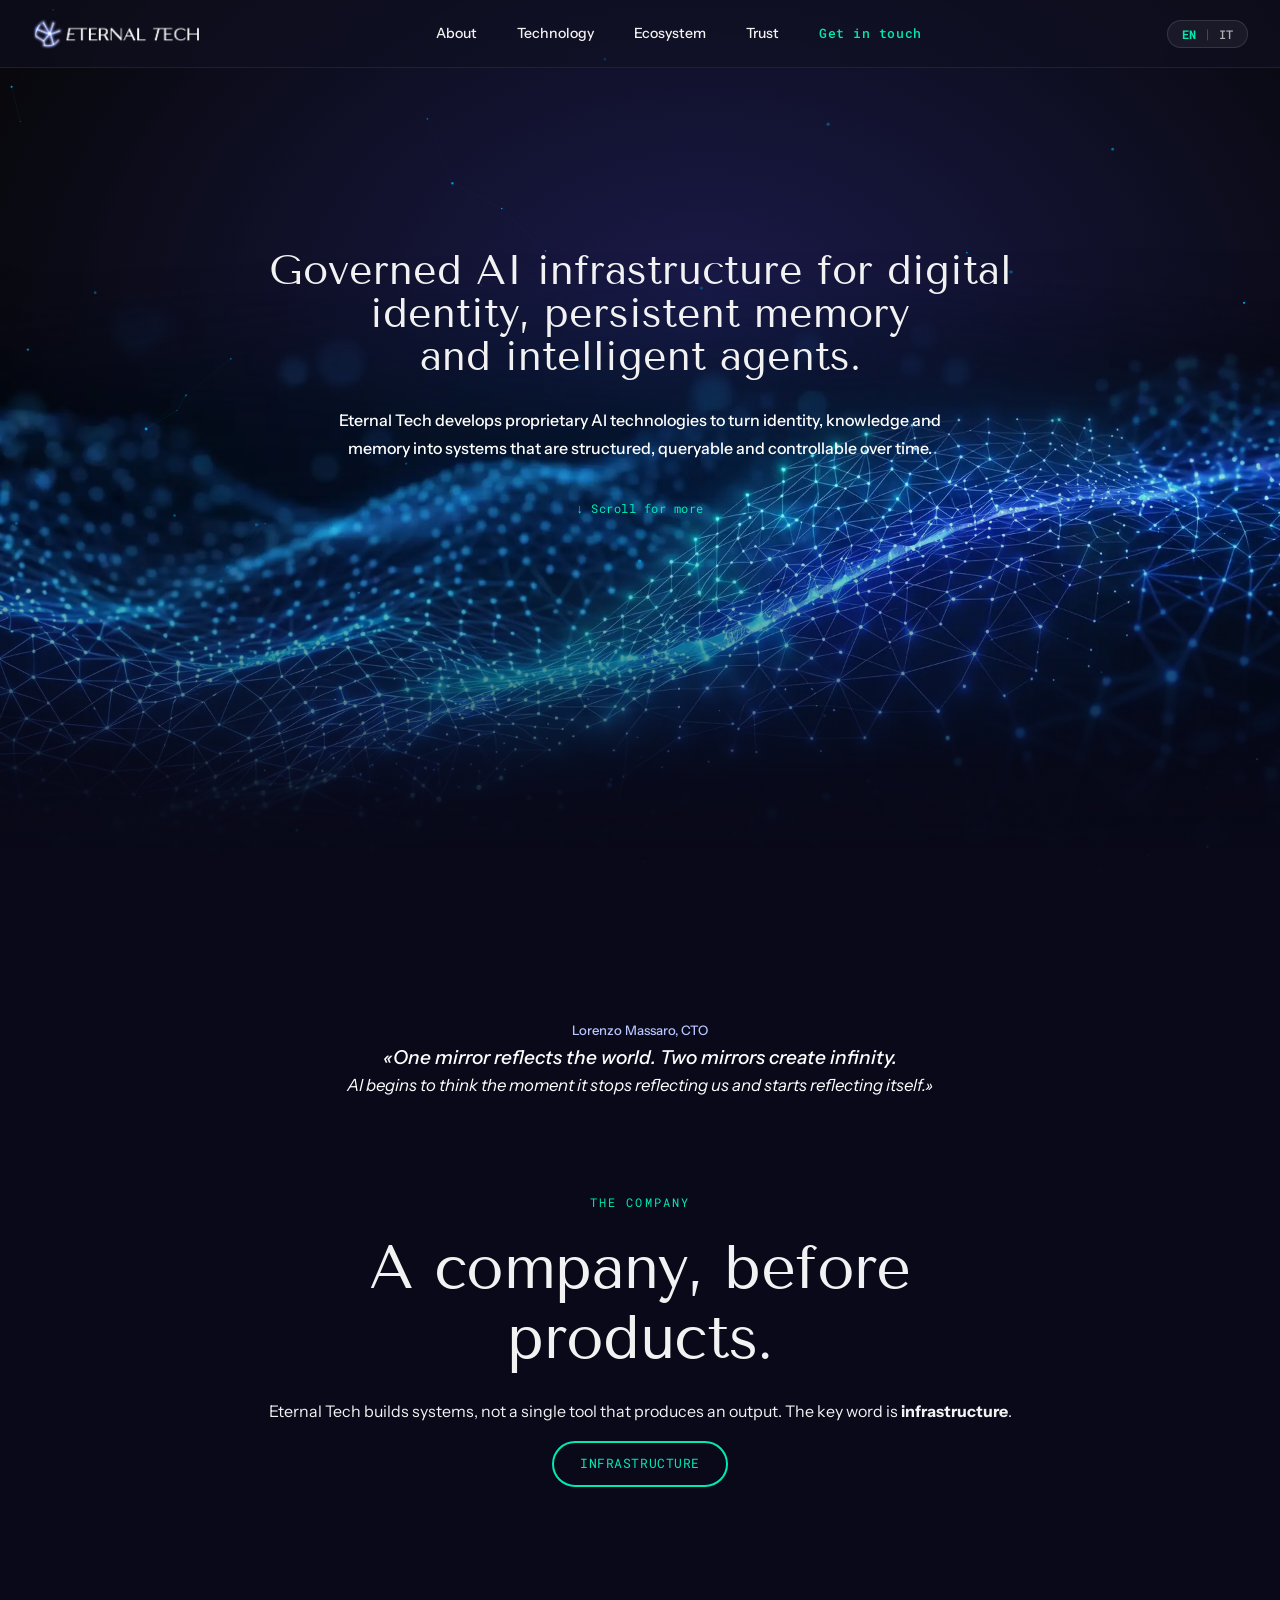
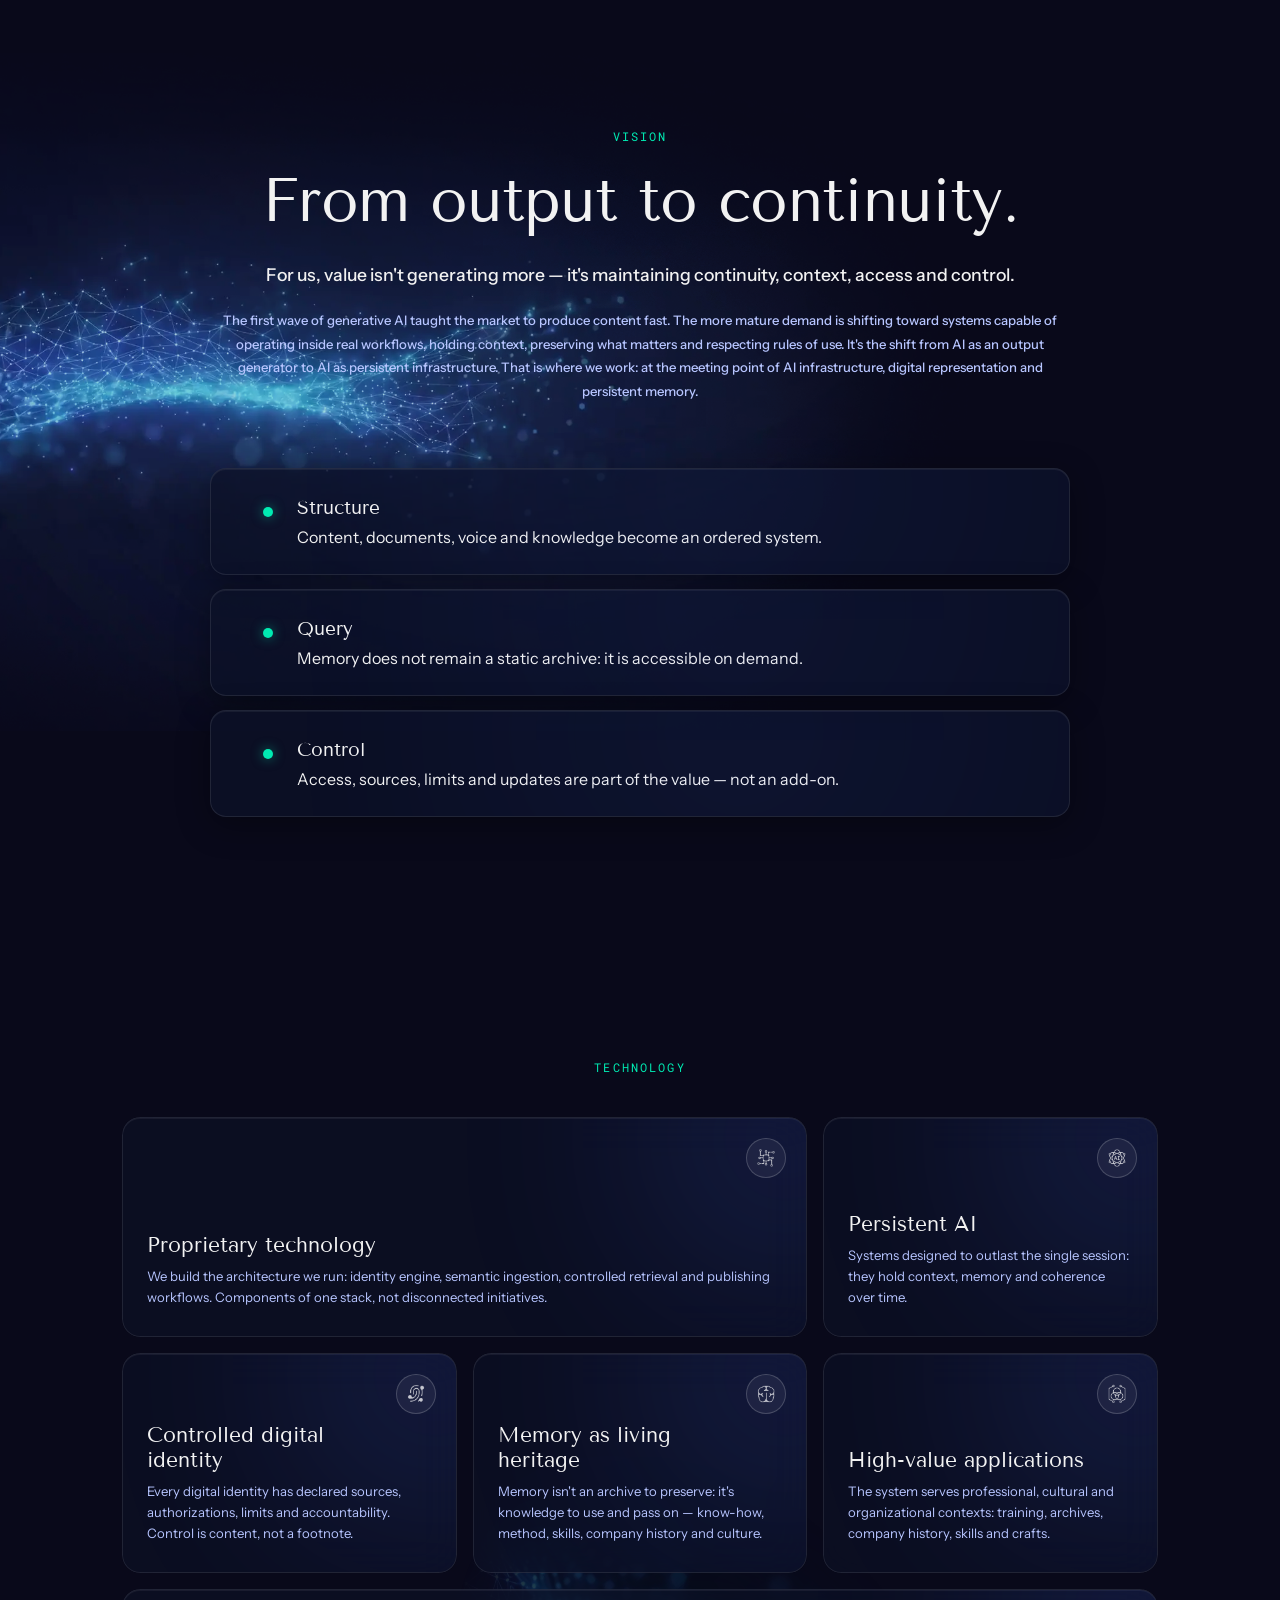
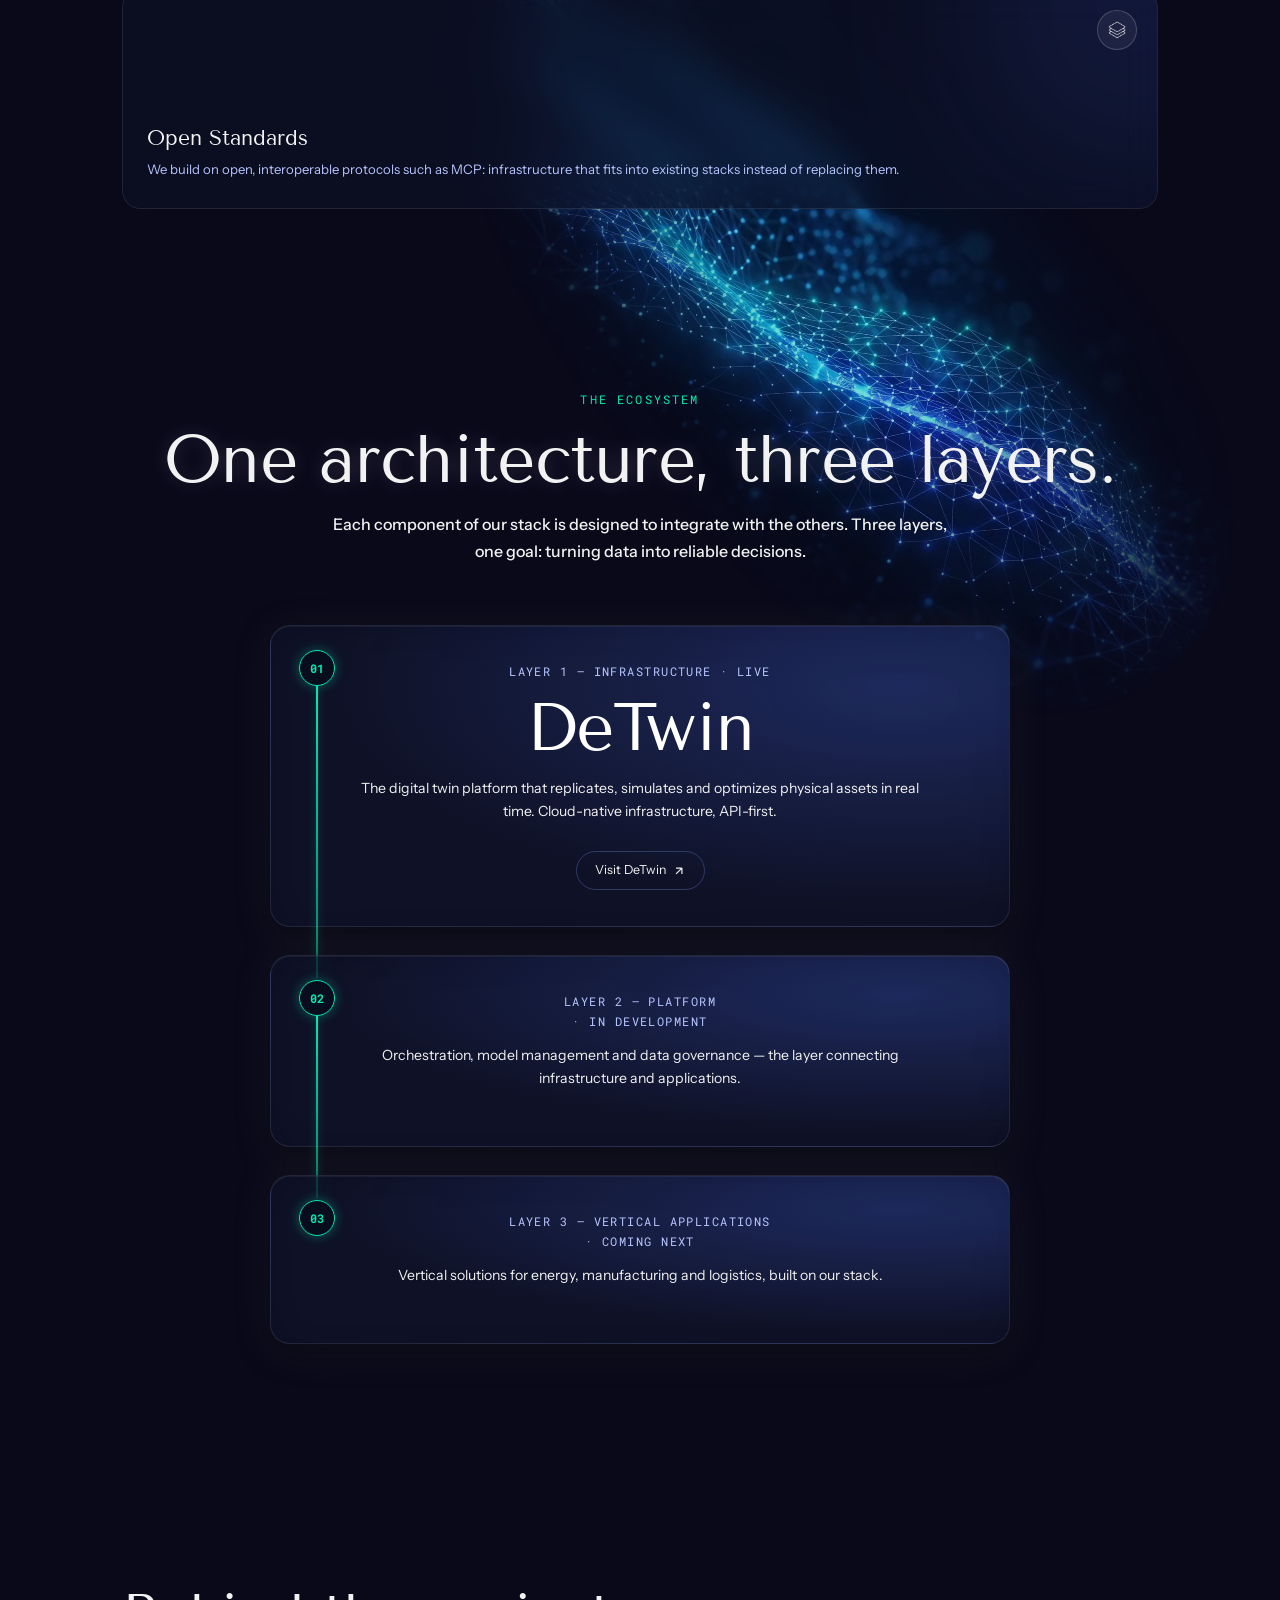
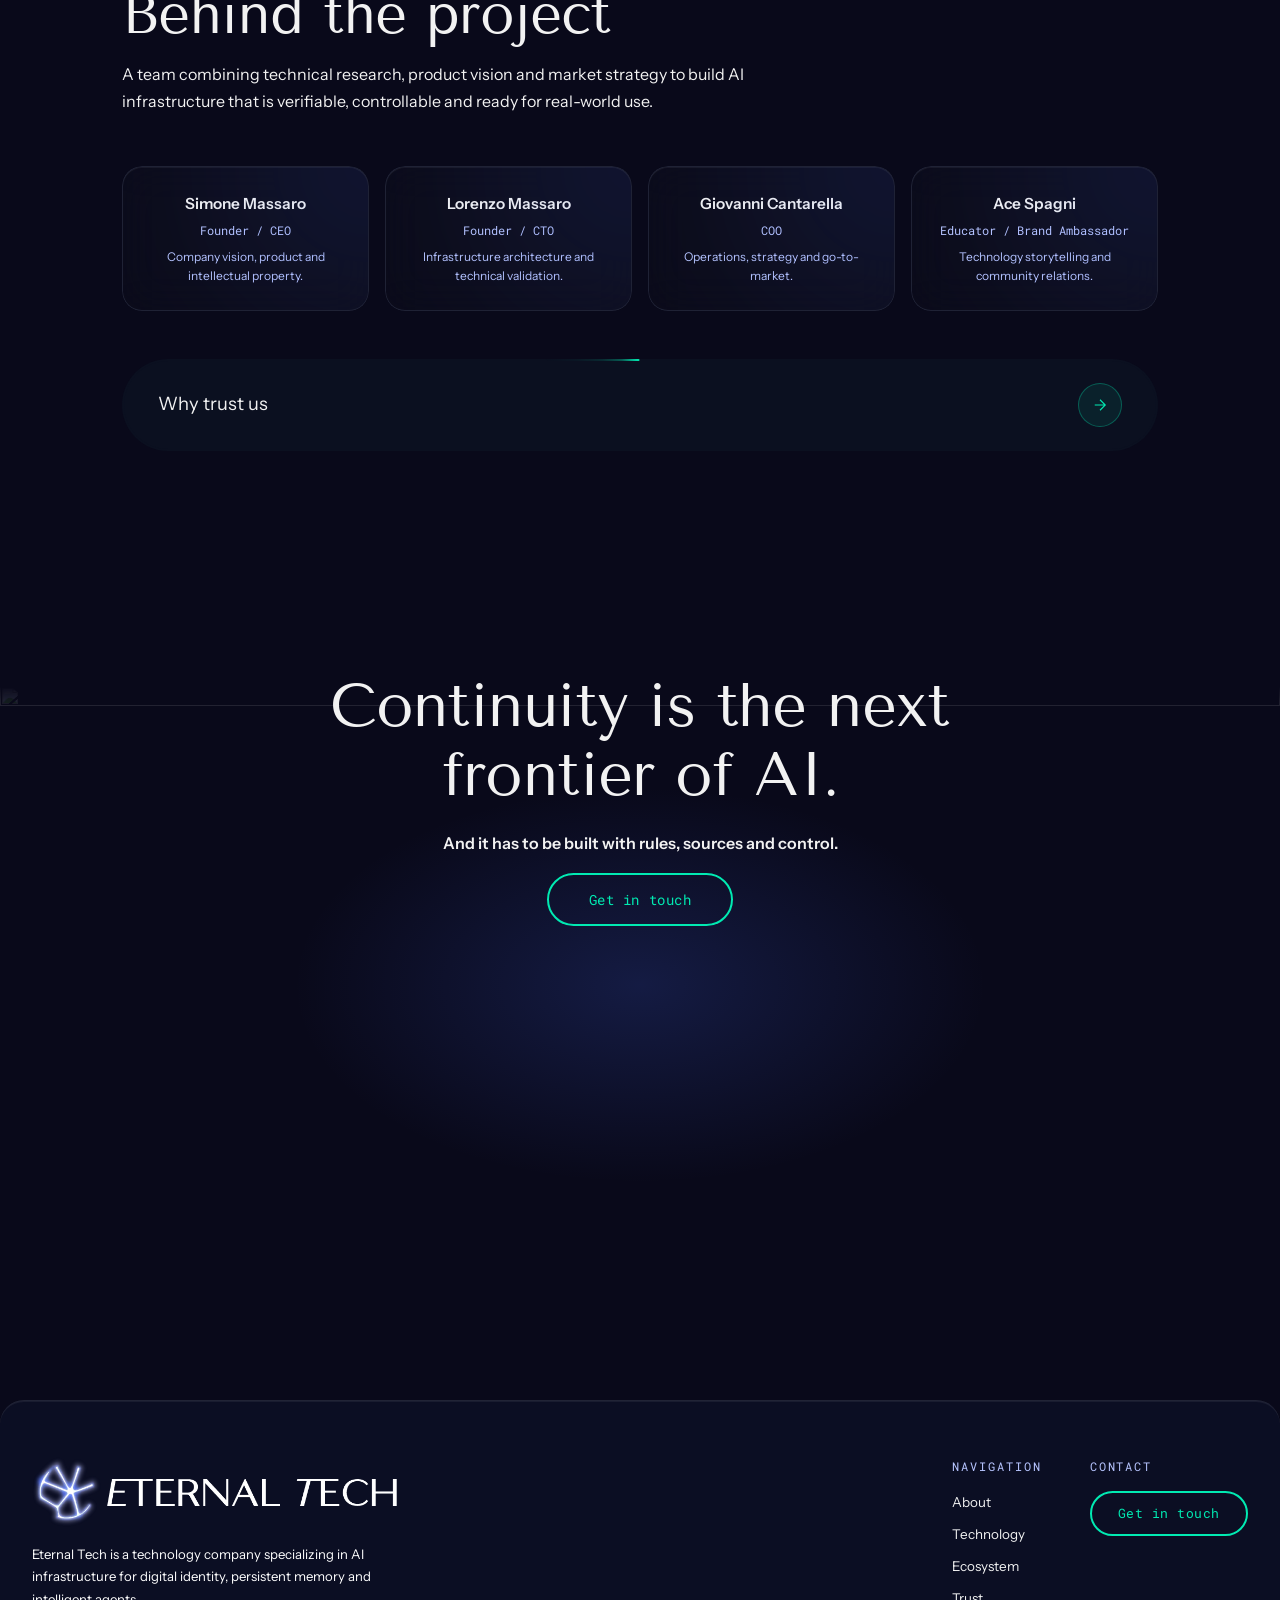
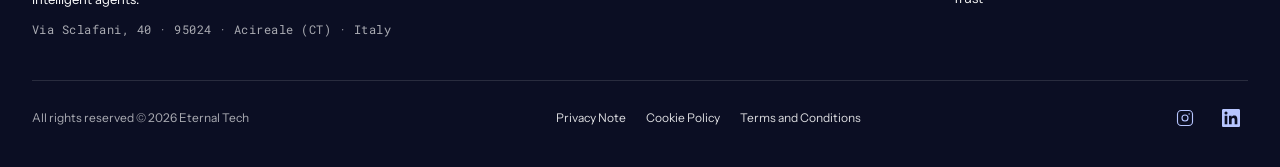
==== commit 0865ae7f: "fixed" ====
--- a/index.html
+++ b/index.html
@@ -2,6 +2,20 @@
 <html lang="en">
 <head>
   <meta charset="UTF-8" />
+  <!-- Google Analytics (GA4) -->
+  <script async src="https://www.googletagmanager.com/gtag/js?id=G-XXXXXXXXXX"></script>
+  <script>
+    window.dataLayer = window.dataLayer || [];
+    function gtag(){dataLayer.push(arguments);}
+    gtag('js', new Date());
+    var hasConsent = localStorage.getItem('et_cookie_consent') === 'accepted';
+    gtag('consent', 'default', {
+      'analytics_storage': hasConsent ? 'granted' : 'denied'
+    });
+    gtag('config', 'G-XXXXXXXXXX', { 'anonymize_ip': true });
+  </script>
+  <!-- Google reCAPTCHA v2 -->
+  <script src="https://www.google.com/recaptcha/api.js" async defer></script>
   <meta name="viewport" content="width=device-width, initial-scale=1.0" />
   <title>Eternal Tech — Governed AI Infrastructure</title>
   <meta name="description" content="Eternal Tech develops proprietary AI technologies to turn identity, knowledge and memory into systems that are structured, queryable and controllable over time." />
@@ -421,40 +435,64 @@
     <div class="contact-modal-card">
       <button class="contact-modal-close" id="closeContactModal" aria-label="Close modal">&times;</button>
       <h2 class="contact-title" id="modalTitle" data-i18n="modal_title">Get in touch</h2>
-      <form class="contact-form" id="modalContactForm" novalidate>
-        <label for="modalFullName" class="visually-hidden">Full Name</label>
-        <input type="text" class="contact-input" id="modalFullName" name="fullName" placeholder="Full Name*" data-i18n-placeholder="modal_name_ph" required autocomplete="name">
+      <form class="contact-form" id="modalContactForm" novalidate aria-live="polite">
+        <div id="modalFormStatus" class="form-status-msg" aria-live="polite"></div>
+
+        <div class="form-group">
+          <label for="modalFullName" class="visually-hidden">Full Name</label>
+          <input type="text" class="contact-input" id="modalFullName" name="fullName" placeholder="Full Name*" data-i18n-placeholder="modal_name_ph" required autocomplete="name">
+          <span class="field-error-msg" id="modalFullNameError" aria-live="polite"></span>
+        </div>
         
-        <label for="modalEmail" class="visually-hidden">Email Address</label>
-        <input type="email" class="contact-input" id="modalEmail" name="email" placeholder="Email*" data-i18n-placeholder="modal_email_ph" required autocomplete="email">
+        <div class="form-group">
+          <label for="modalEmail" class="visually-hidden">Email Address</label>
+          <input type="email" class="contact-input" id="modalEmail" name="email" placeholder="Email*" data-i18n-placeholder="modal_email_ph" required autocomplete="email">
+          <span class="field-error-msg" id="modalEmailError" aria-live="polite"></span>
+        </div>
         
-        <label for="modalMessage" class="visually-hidden">Your Message</label>
-        <textarea class="contact-textarea" id="modalMessage" name="message" placeholder="Your Message*" data-i18n-placeholder="modal_msg_ph" required autocomplete="off"></textarea>
+        <div class="form-group">
+          <label for="modalMessage" class="visually-hidden">Your Message</label>
+          <textarea class="contact-textarea" id="modalMessage" name="message" placeholder="Your Message*" data-i18n-placeholder="modal_msg_ph" required autocomplete="off"></textarea>
+          <span class="field-error-msg" id="modalMessageError" aria-live="polite"></span>
+        </div>
         
-        <div class="contact-check-row">
-          <input type="checkbox" id="modalPrivacy" name="privacy" required>
-          <label for="modalPrivacy" data-i18n="modal_privacy_txt">
-            I confirm that I have read, understood and agree to the
-            <a href="privacy.html" target="_blank" rel="noopener">Privacy Policy</a>, and I am of legal age*
-          </label>
-        </div>
-
-        <div class="contact-recaptcha">
-          <input type="checkbox" id="modalRecaptcha" name="recaptcha" aria-label="I am not a robot">
-          <span class="contact-recaptcha-label" data-i18n="modal_recaptcha_label">I'm not a robot</span>
-          <div class="contact-recaptcha-logo">
-            <svg viewBox="0 0 64 64" fill="none" xmlns="http://www.w3.org/2000/svg">
-              <circle cx="32" cy="32" r="30" stroke="#4A90D9" stroke-width="4"/>
-              <path d="M32 12 L52 42 H12 Z" fill="#4A90D9" opacity="0.7"/>
-              <circle cx="32" cy="32" r="8" fill="white"/>
-            </svg>
-            <span>reCAPTCHA</span>
-            <span>Privacy - Terms</span>
-          </div>
+        <div class="form-group">
+          <div class="contact-check-row">
+            <input type="checkbox" id="modalPrivacy" name="privacy" required>
+            <label for="modalPrivacy" data-i18n="modal_privacy_txt">
+              I confirm that I have read, understood and agree to the
+              <a href="privacy.html" target="_blank" rel="noopener">Privacy Policy</a>, and I am of legal age*
+            </label>
+          </div>
+          <span class="field-error-msg" id="modalPrivacyError" aria-live="polite"></span>
+        </div>
+
+        <div class="contact-recaptcha-wrap">
+          <div class="g-recaptcha" data-sitekey="6LeIxAcTAAAAAJcZVRqyHh71UMIEGNQ_MXjiZKhI" data-theme="dark"></div>
+          <span class="field-error-msg" id="modalRecaptchaError" aria-live="polite"></span>
         </div>
 
         <button type="submit" class="contact-submit" id="modalSendBtn" data-i18n="modal_submit_btn">Send Message</button>
       </form>
+    </div>
+  </div>
+
+  <!-- ══════════════ COOKIE & TERMS CONSENT BANNER ══════════════ -->
+  <div class="cookie-banner" id="cookieBanner" aria-live="polite" role="dialog" aria-label="Cookie and Terms Consent">
+    <div class="cookie-banner-inner">
+      <div class="cookie-banner-badge">
+        <span class="pulse-dot"></span>
+        <span data-i18n="cookie_eyebrow">PRIVACY & COOKIE</span>
+      </div>
+      <div class="cookie-banner-body">
+        <p data-i18n="cookie_text">
+          Questo sito utilizza cookie ed infrastrutture analitiche per offrire la migliore esperienza. Proseguendo o cliccando "Accetta tutti", acconsenti all'uso dei cookie ed accetti i nostri <a href="terms.html" target="_blank" rel="noopener">Termini & Condizioni</a> e la <a href="privacy.html" target="_blank" rel="noopener">Privacy Policy</a>.
+        </p>
+      </div>
+      <div class="cookie-banner-actions">
+        <button class="btn-ghost-sm cookie-btn-decline" id="cookieDecline" data-i18n="cookie_btn_decline">Solo necessari</button>
+        <button class="btn-primary cookie-btn-accept" id="cookieAccept" data-i18n="cookie_btn_accept">Accetta tutti</button>
+      </div>
     </div>
   </div>
 
--- a/assets/css/style.css
+++ b/assets/css/style.css
@@ -1499,20 +1499,25 @@
 }
 
 .fullscreen-img-section {
- width: 100%;
- line-height: 0;
- margin: -240px 0 0; 
- padding: 0;
- display: block;
- position: relative;
- z-index: 0;
+  width: 100%;
+  line-height: 0;
+  margin: -240px 0 0; 
+  padding: 0;
+  display: block;
+  position: relative;
+  z-index: 0;
+  overflow: hidden;
 }
 
 .fullscreen-img {
- display: block;
- width: 100%;
- height: auto;
- object-fit: cover;
+  display: block;
+  width: 100%;
+  height: auto;
+  object-fit: cover;
+  mix-blend-mode: screen;
+  opacity: 0.92;
+  mask-image: linear-gradient(to bottom, transparent 0%, black 18%, black 82%, transparent 100%);
+  -webkit-mask-image: linear-gradient(to bottom, transparent 0%, black 18%, black 82%, transparent 100%);
 }
 
 .cta-section {
@@ -2203,6 +2208,38 @@
 
 .contact-form { display: flex; flex-direction: column; gap: 12px; }
 
+.form-group {
+  display: flex;
+  flex-direction: column;
+  gap: 4px;
+  width: 100%;
+}
+
+.field-error-msg {
+  display: none;
+  color: #ff6b6b;
+  font-size: 0.78rem;
+  padding-left: 4px;
+  line-height: 1.35;
+  text-align: left;
+}
+
+.field-error-msg.active {
+  display: block;
+}
+
+.contact-input[aria-invalid="true"],
+.contact-textarea[aria-invalid="true"] {
+  border-color: #ff6b6b !important;
+  background: rgba(255, 107, 107, 0.10) !important;
+  box-shadow: 0 0 8px rgba(255, 107, 107, 0.25) !important;
+}
+
+.contact-check-row input[type="checkbox"][aria-invalid="true"] {
+  outline: 2px solid #ff6b6b;
+  outline-offset: 2px;
+}
+
 .contact-input,
 .contact-textarea {
   width: 100%;
@@ -2253,38 +2290,27 @@
   text-underline-offset: 2px;
 }
 
-.contact-recaptcha {
-  display: flex;
-  align-items: center;
-  gap: 12px;
-  background: rgba(255,255,255,0.94);
-  border: 1px solid #c8c8c8;
-  border-radius: 6px;
-  padding: 10px 14px;
-  width: fit-content;
-}
-.contact-recaptcha input[type="checkbox"] {
-  width: 18px;
-  height: 18px;
-  cursor: pointer;
-}
-.contact-recaptcha-label {
-  font-size: 0.82rem;
-  color: #333;
-  font-family: Roboto, sans-serif;
-}
-.contact-recaptcha-logo {
-  margin-left: auto;
+.contact-recaptcha-wrap {
   display: flex;
   flex-direction: column;
   align-items: center;
-  gap: 2px;
-}
-.contact-recaptcha-logo svg { width: 26px; height: 26px; }
-.contact-recaptcha-logo span {
-  font-size: 0.55rem;
-  color: #888;
-  font-family: Roboto, sans-serif;
+  justify-content: center;
+  margin: 12px 0 8px;
+  width: 100%;
+  overflow: hidden;
+}
+
+.g-recaptcha {
+  display: flex;
+  justify-content: center;
+  transform: scale(0.96);
+  transform-origin: center center;
+}
+
+@media (max-width: 400px) {
+  .g-recaptcha {
+    transform: scale(0.85);
+  }
 }
 
 .contact-submit {
@@ -2360,3 +2386,140 @@
   font-size: 0.72rem;
   user-select: none;
 }
+
+/* ══════════════════════════════════════
+   COOKIE & TERMS CONSENT BANNER
+   ══════════════════════════════════════ */
+.cookie-banner {
+  position: fixed;
+  bottom: 24px;
+  right: 24px;
+  z-index: 99999;
+  max-width: 460px;
+  width: calc(100% - 32px);
+  pointer-events: none;
+  opacity: 0;
+  transform: translateY(30px) scale(0.96);
+  transition: transform 0.45s cubic-bezier(0.16, 1, 0.3, 1), opacity 0.45s ease;
+}
+
+.cookie-banner.active {
+  opacity: 1;
+  transform: translateY(0) scale(1);
+  pointer-events: auto;
+}
+
+.cookie-banner-inner {
+  position: relative;
+  border-radius: 20px;
+  background: rgba(10, 14, 30, 0.88);
+  backdrop-filter: blur(24px);
+  -webkit-backdrop-filter: blur(24px);
+  border: 1px solid rgba(1, 234, 178, 0.28);
+  box-shadow: 0 16px 48px rgba(0, 0, 0, 0.65), 0 0 28px rgba(1, 234, 178, 0.12);
+  padding: 22px 24px;
+  display: flex;
+  flex-direction: column;
+  gap: 14px;
+}
+
+.cookie-banner-badge {
+  display: inline-flex;
+  align-items: center;
+  gap: 8px;
+  font-family: var(--font-mono);
+  font-size: 0.72rem;
+  letter-spacing: 0.08em;
+  color: var(--teal);
+  font-weight: 600;
+  text-transform: uppercase;
+}
+
+.cookie-banner-badge .pulse-dot {
+  width: 7px;
+  height: 7px;
+  border-radius: 50%;
+  background: var(--teal);
+  box-shadow: 0 0 10px var(--teal);
+  animation: pulseDot 2s infinite ease-in-out;
+}
+
+@keyframes pulseDot {
+  0%, 100% { opacity: 1; transform: scale(1); }
+  50% { opacity: 0.4; transform: scale(0.85); }
+}
+
+.cookie-banner-body p {
+  font-family: var(--font-body);
+  font-size: 0.82rem;
+  line-height: 1.55;
+  color: rgba(255, 255, 255, 0.85);
+  margin: 0;
+}
+
+.cookie-banner-body a {
+  color: var(--teal);
+  text-decoration: underline;
+  text-underline-offset: 3px;
+  transition: color 0.2s ease;
+}
+
+.cookie-banner-body a:hover {
+  color: #ffffff;
+}
+
+.cookie-banner-actions {
+  display: flex;
+  align-items: center;
+  justify-content: flex-end;
+  gap: 10px;
+  margin-top: 4px;
+}
+
+.cookie-btn-decline {
+  font-size: 0.76rem !important;
+  padding: 7px 16px !important;
+  color: rgba(255, 255, 255, 0.70) !important;
+  border-color: rgba(255, 255, 255, 0.18) !important;
+}
+
+.cookie-btn-decline:hover {
+  color: #ffffff !important;
+  border-color: rgba(255, 255, 255, 0.35) !important;
+}
+
+.cookie-btn-accept {
+  font-size: 0.76rem !important;
+  padding: 8px 18px !important;
+  border-radius: 50px !important;
+}
+
+@media (max-width: 640px) {
+  .cookie-banner {
+    bottom: 16px;
+    right: 50%;
+    transform: translate(50%, 40px) scale(0.95);
+    width: calc(100% - 24px);
+    max-width: 100%;
+  }
+
+  .cookie-banner.active {
+    transform: translate(50%, 0) scale(1);
+  }
+
+  .cookie-banner-inner {
+    padding: 18px 18px;
+  }
+
+  .cookie-banner-actions {
+    flex-direction: row;
+    width: 100%;
+  }
+
+  .cookie-btn-decline,
+  .cookie-btn-accept {
+    flex: 1;
+    text-align: center;
+    justify-content: center;
+  }
+}
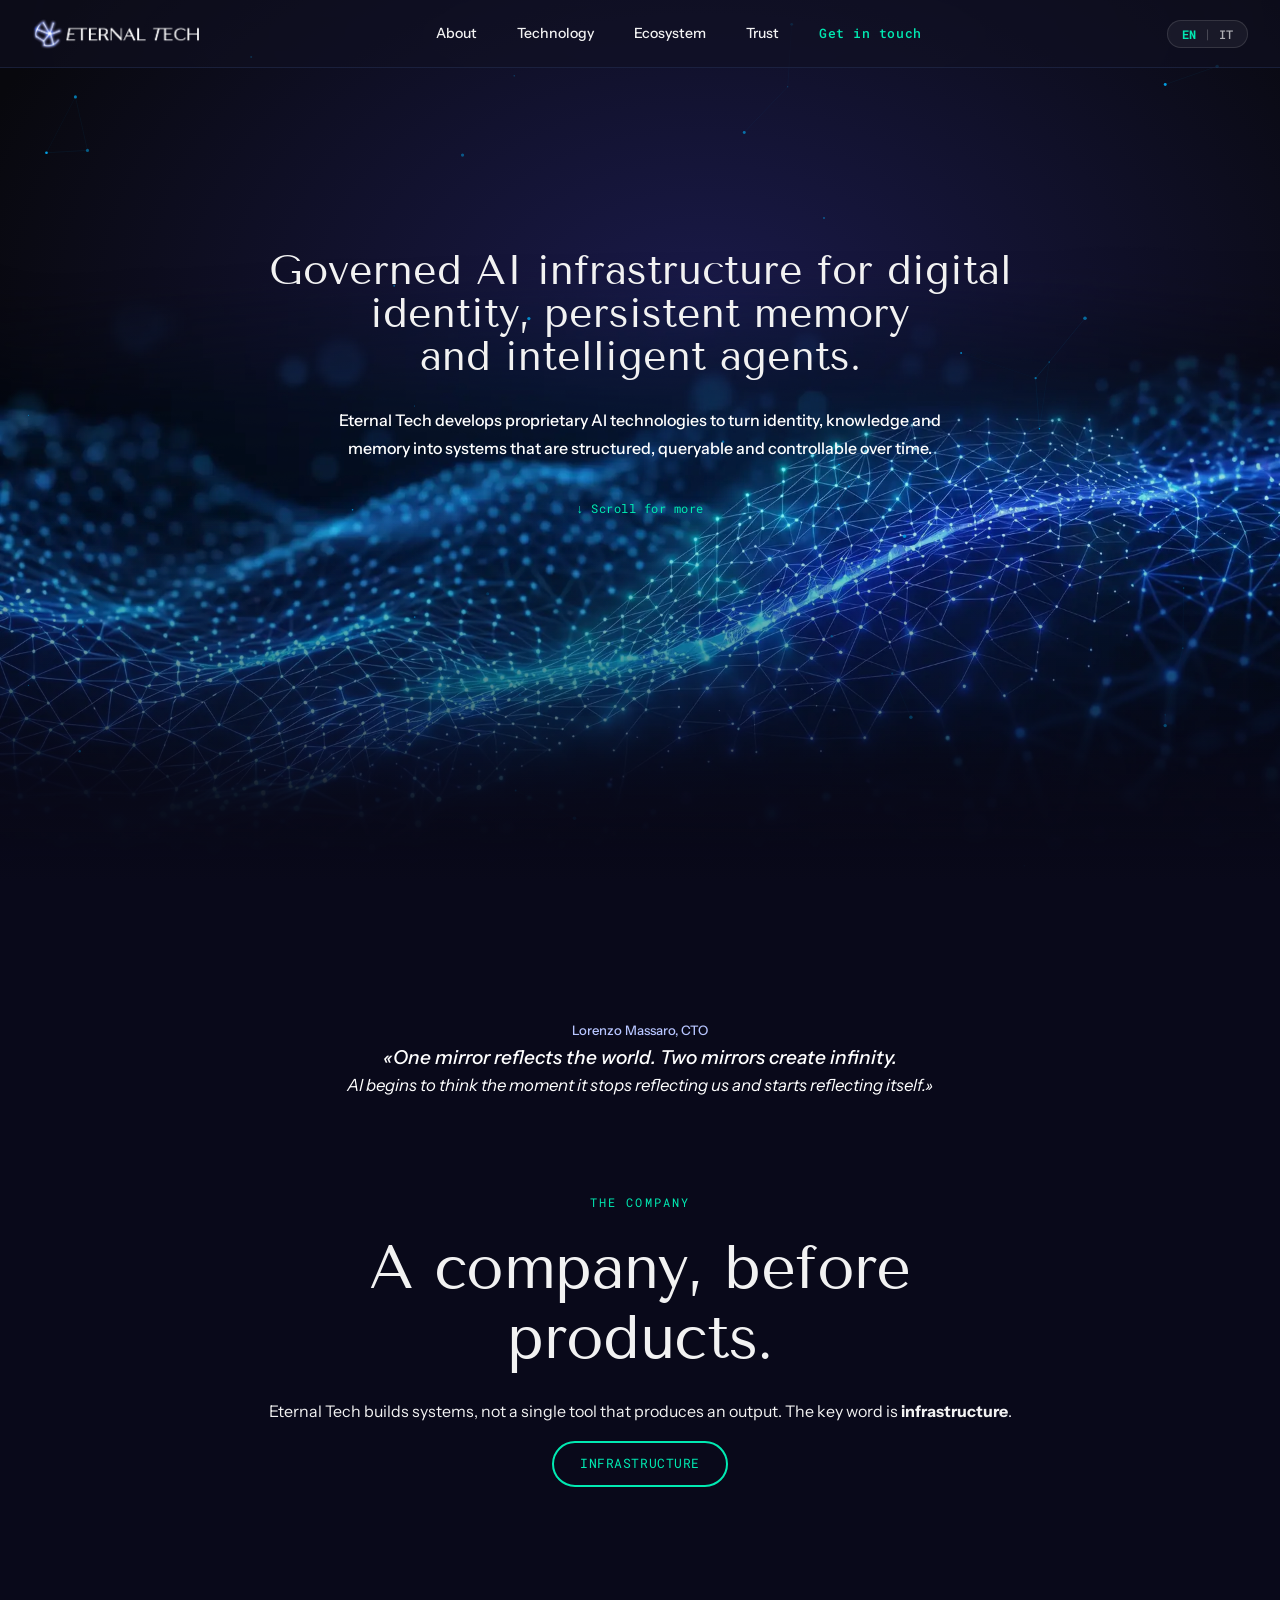
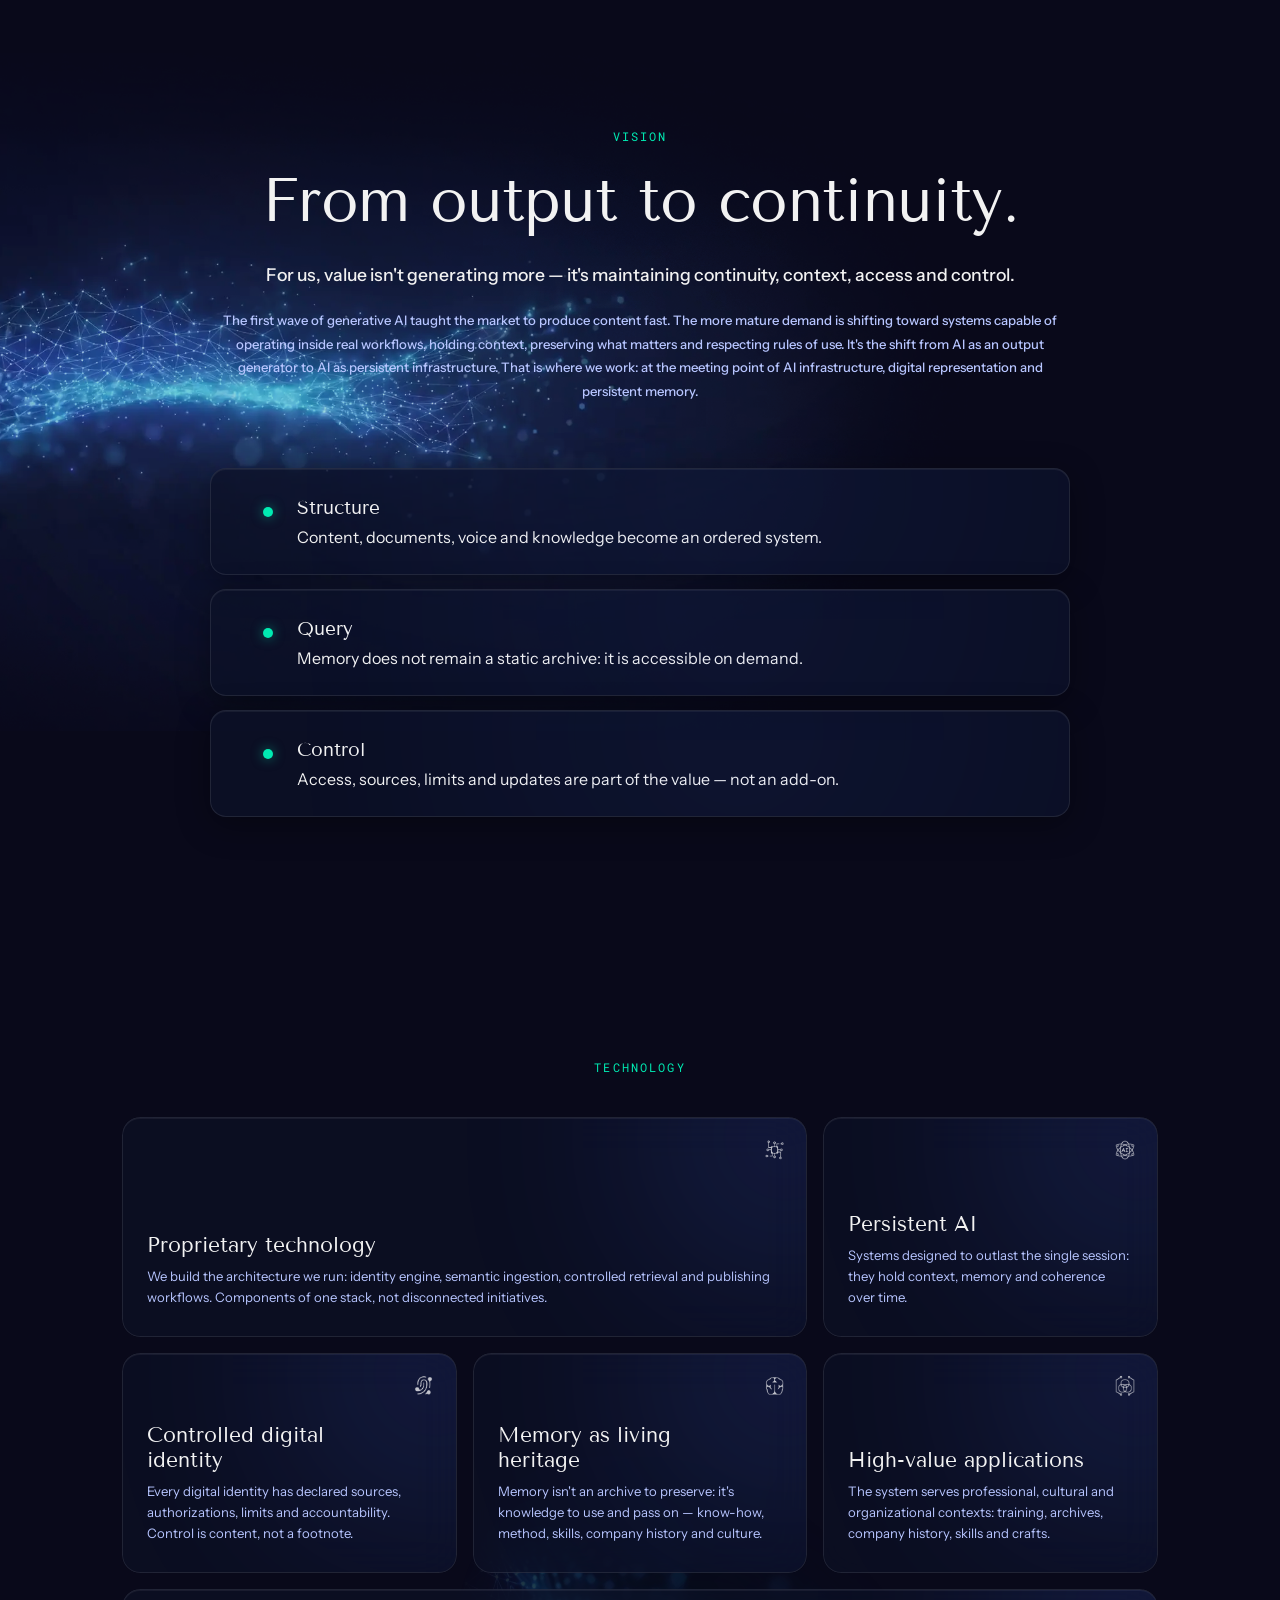
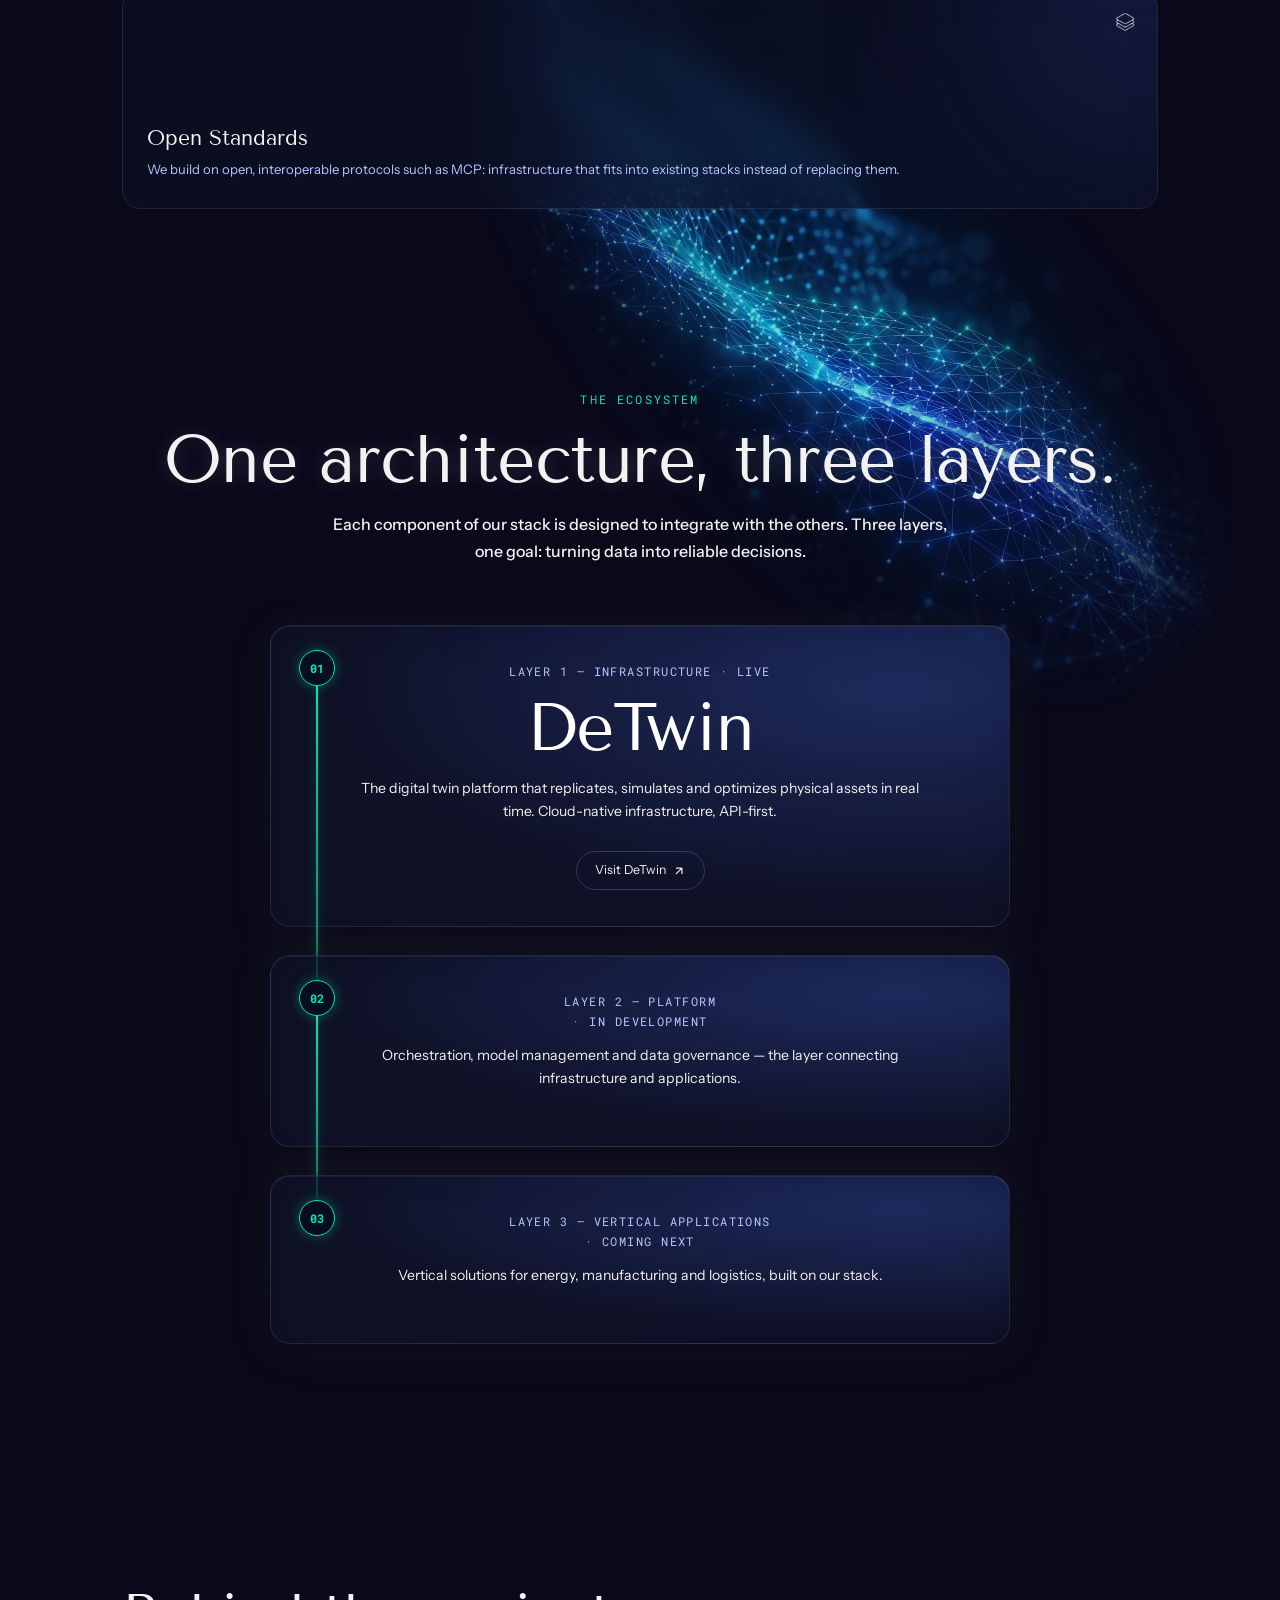
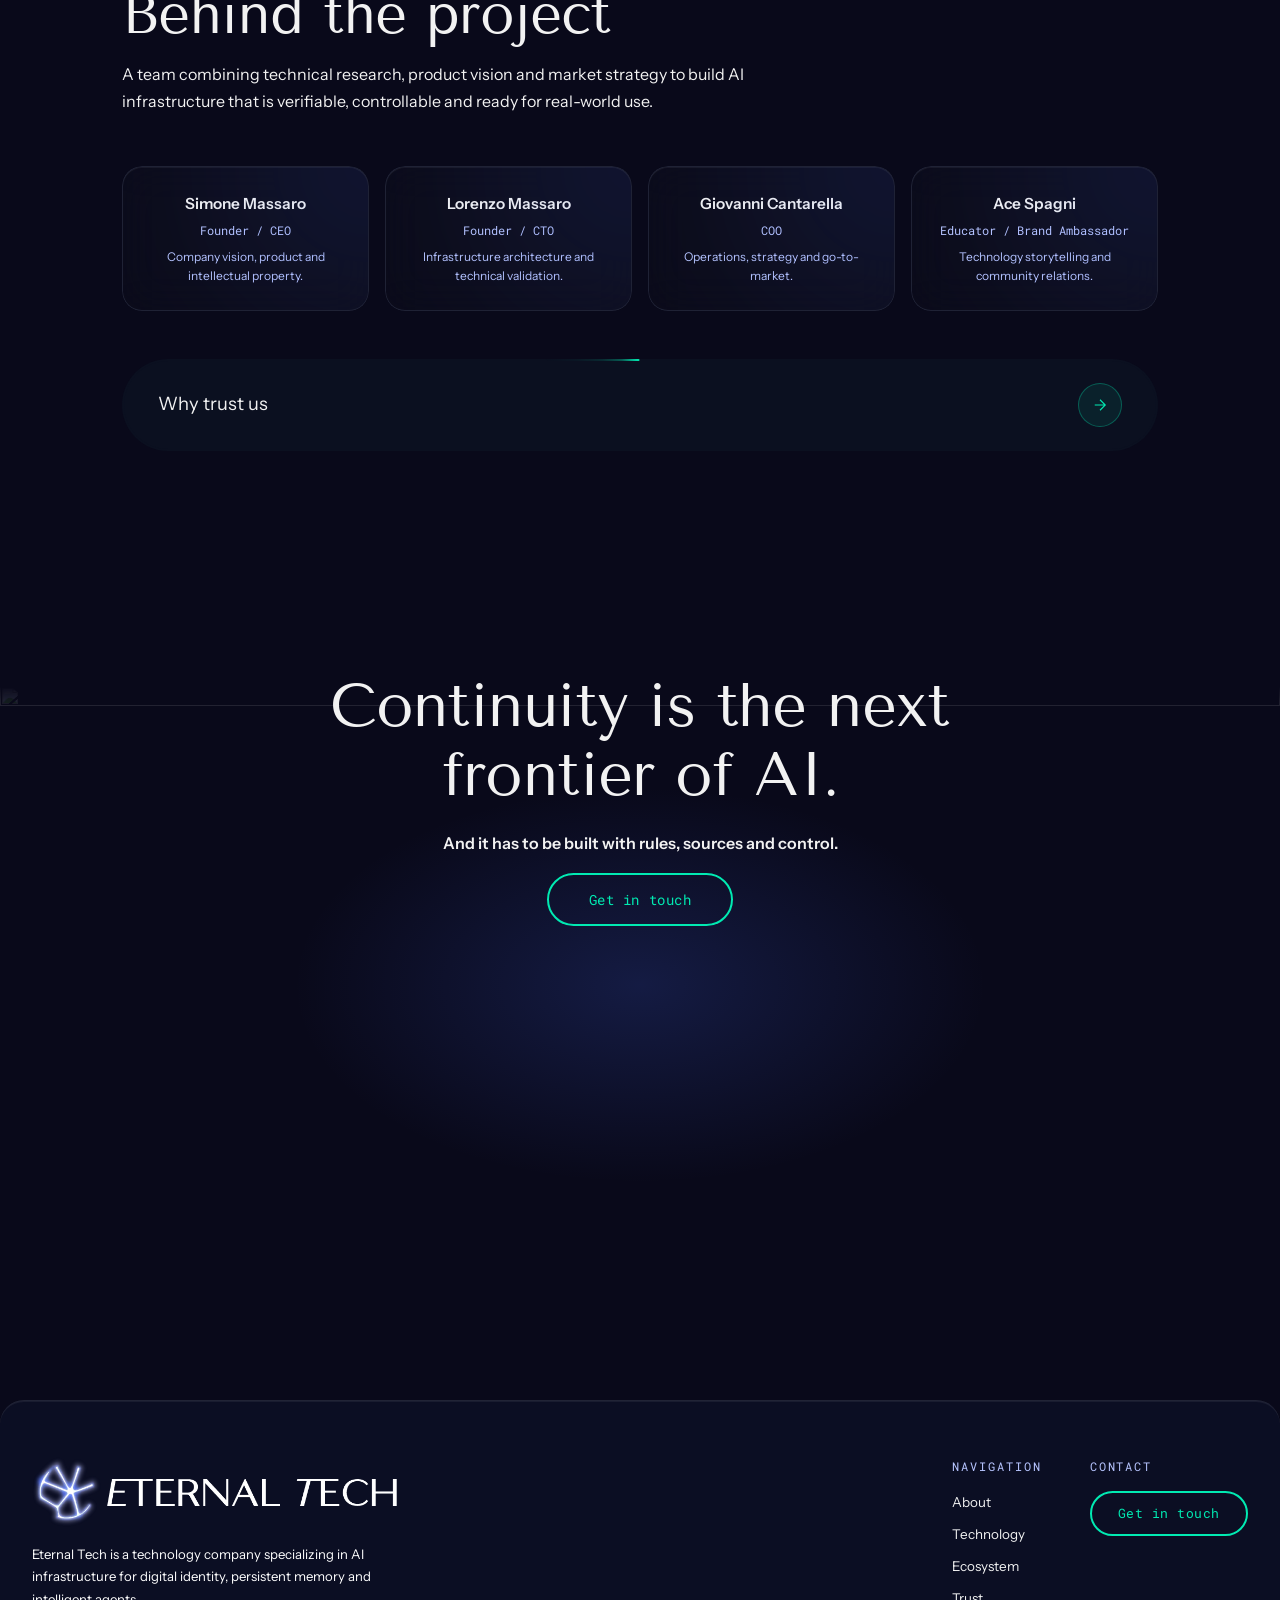
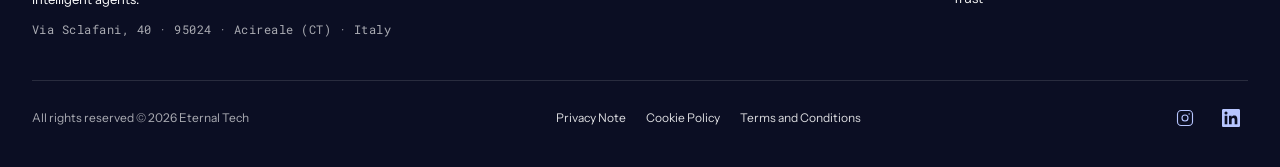
==== commit 5b8e77dc: "def_aggiornato" ====
--- a/index.html
+++ b/index.html
@@ -2,8 +2,9 @@
 <html lang="en">
 <head>
   <meta charset="UTF-8" />
+  <link rel="dns-prefetch" href="https://www.googletagmanager.com">
+  <link rel="dns-prefetch" href="https://www.google.com">
   <!-- Google Analytics (GA4) -->
-  <script async src="https://www.googletagmanager.com/gtag/js?id=G-XXXXXXXXXX"></script>
   <script>
     window.dataLayer = window.dataLayer || [];
     function gtag(){dataLayer.push(arguments);}
@@ -14,8 +15,6 @@
     });
     gtag('config', 'G-XXXXXXXXXX', { 'anonymize_ip': true });
   </script>
-  <!-- Google reCAPTCHA v2 -->
-  <script src="https://www.google.com/recaptcha/api.js" async defer></script>
   <meta name="viewport" content="width=device-width, initial-scale=1.0" />
   <title>Eternal Tech — Governed AI Infrastructure</title>
   <meta name="description" content="Eternal Tech develops proprietary AI technologies to turn identity, knowledge and memory into systems that are structured, queryable and controllable over time." />
@@ -50,8 +49,9 @@
   <noscript><link rel="stylesheet" href="https://fonts.googleapis.com/css2?family=Tenor+Sans&family=Host+Grotesk:wght@400;500;600;700;800&family=Instrument+Sans:ital,wght@0,400;0,500;0,600;0,700;1,400&family=Roboto+Mono:wght@400;500;600&display=swap"></noscript>
   <meta name="theme-color" content="#08080d">
   <link rel="icon" type="image/x-icon" href="assets/favicon.ico">
+  <link rel="icon" type="image/png" sizes="32x32" href="assets/favicon-32x32.png">
   <link rel="icon" type="image/svg+xml" href="assets/favicon.svg">
-  <link rel="apple-touch-icon" href="assets/favicon.ico">
+  <link rel="apple-touch-icon" sizes="180x180" href="assets/apple-touch-icon.png">
   <link rel="stylesheet" href="assets/css/style.css" />
 </head>
 <body>
@@ -60,7 +60,7 @@
   <!-- ══════════════ NAVBAR ══════════════ -->
   <header class="navbar" id="navbar">
     <div class="nav-inner">
-      <a href="#top" class="nav-logo" id="logo"><img src="assets/logo.webp" width="678" height="130" alt="Eternal Tech" style="height:32px;width:auto;display:block;"></a>
+      <a href="#top" class="nav-logo" id="logo"><img src="assets/logo.webp" width="678" height="130" alt="Eternal Tech" decoding="async" style="height:32px;width:auto;display:block;"></a>
       <nav class="nav-links" id="nav-links">
         <a href="#about" data-i18n="nav_about">About</a>
         <a href="#technology" data-i18n="nav_technology">Technology</a>
@@ -85,7 +85,7 @@
   <!-- ══════════════ 1. HERO (#top) ══════════════ -->
   <div id="main-content" tabindex="-1" style="position:absolute;top:0;left:0;"></div>
   <section class="hero" id="top">
-    <img class="hero-bg-img" src="assets/immagini/1.webp" alt="" aria-hidden="true" fetchpriority="high" width="1920" height="1071">
+    <img class="hero-bg-img" src="assets/immagini/1.webp" alt="" aria-hidden="true" fetchpriority="high" decoding="async" width="1920" height="1071">
     <canvas id="hero-canvas" aria-hidden="true"></canvas>
     <div class="hero-overlay"></div>
     <div class="hero-content">
@@ -128,7 +128,7 @@
 
   <!-- ══════════════ 3. VISION (#vision) ══════════════ -->
   <section class="visione" id="vision">
-    <img class="visione-wave" src="assets/immagini/2.webp" alt="" aria-hidden="true" loading="lazy" width="1920" height="1071">
+    <img class="visione-wave" src="assets/immagini/2.webp" alt="" aria-hidden="true" loading="lazy" decoding="async" width="1920" height="1071">
     <div class="container">
 
       <div class="visione-header reveal">
@@ -193,7 +193,7 @@
         <!-- Card 1: Proprietary technology -->
         <article class="tech-card tech-card--wide glass-card reveal" style="--delay:0s">
           <div class="trust-card-glow trust-card-glow--blue"></div>
-          <div class="card-plus"><img src="assets/ICONE/tecnologia proprietaria.webp" alt="Proprietary technology" loading="lazy"></div>
+          <div class="card-plus"><img src="assets/ICONE/tecnologia-proprietaria.webp" alt="Proprietary technology" loading="lazy" decoding="async"></div>
           <div class="tech-card-body">
             <h3 data-i18n="tech_card1_title">Tecnologia proprietaria</h3>
             <p data-i18n="tech_card1_desc">Sviluppiamo in casa l'architettura che usiamo: identity engine, ingestione semantica, retrieval controllato e flussi di pubblicazione. Componenti di uno stesso stack, non iniziative scollegate.</p>
@@ -203,7 +203,7 @@
         <!-- Card 2: Persistent AI -->
         <article class="tech-card glass-card reveal" style="--delay:0.08s">
           <div class="trust-card-glow trust-card-glow--purple"></div>
-          <div class="card-plus"><img src="assets/ICONE/ai persistente.webp" alt="Persistent AI" loading="lazy"></div>
+          <div class="card-plus"><img src="assets/ICONE/ai-persistente.webp" alt="Persistent AI" loading="lazy" decoding="async"></div>
           <div class="tech-card-body">
             <h3 data-i18n="tech_card2_title">AI persistente</h3>
             <p data-i18n="tech_card2_desc">Sistemi progettati per durare oltre la singola sessione: mantengono contesto, memoria e coerenza nel tempo.</p>
@@ -213,7 +213,7 @@
         <!-- Card 3: Controlled digital identity -->
         <article class="tech-card glass-card reveal" style="--delay:0.16s">
           <div class="trust-card-glow trust-card-glow--teal"></div>
-          <div class="card-plus"><img src="assets/ICONE/identità digitali.webp" alt="Controlled digital identity" loading="lazy"></div>
+          <div class="card-plus"><img src="assets/ICONE/identità-digitali.webp" alt="Controlled digital identity" loading="lazy" decoding="async"></div>
           <div class="tech-card-body">
             <h3 data-i18n="tech_card3_title">Identità digitale controllata</h3>
             <p data-i18n="tech_card3_desc">Ogni identità digitale ha fonti dichiarate, autorizzazioni, limiti e responsabilità. Il controllo è contenuto, non nota a margine.</p>
@@ -223,7 +223,7 @@
         <!-- Card 4: Memory as living heritage -->
         <article class="tech-card glass-card reveal" style="--delay:0.24s">
           <div class="trust-card-glow trust-card-glow--indigo"></div>
-          <div class="card-plus"><img src="assets/ICONE/memoria.webp" alt="Memory as living heritage" loading="lazy"></div>
+          <div class="card-plus"><img src="assets/ICONE/memoria.webp" alt="Memory as living heritage" loading="lazy" decoding="async"></div>
           <div class="tech-card-body">
             <h3 data-i18n="tech_card4_title">Memoria come patrimonio vivo</h3>
             <p data-i18n="tech_card4_desc">La memoria non è un archivio da conservare: è conoscenza da usare e trasmettere — saperi, metodo, competenze, storia d'impresa e cultura.</p>
@@ -233,7 +233,7 @@
         <!-- Card 5: High-value applications -->
         <article class="tech-card glass-card reveal" style="--delay:0.32s">
           <div class="trust-card-glow trust-card-glow--blue"></div>
-          <div class="card-plus"><img src="assets/ICONE/applicazioni ad alto valore.webp" alt="High-value applications" loading="lazy"></div>
+          <div class="card-plus"><img src="assets/ICONE/applicazioni-ad-alto-valore.webp" alt="High-value applications" loading="lazy" decoding="async"></div>
           <div class="tech-card-body">
             <h3 data-i18n="tech_card5_title">Applicazioni ad alto valore</h3>
             <p data-i18n="tech_card5_desc">Il sistema serve contesti professionali, culturali e organizzativi: formazione, archivi, storia d'impresa, competenze e mestieri.</p>
@@ -243,7 +243,7 @@
         <!-- Card 6: Open standards -->
         <article class="tech-card glass-card tech-card--wide reveal" style="--delay:0.40s">
           <div class="trust-card-glow trust-card-glow--purple"></div>
-          <div class="card-plus"><img src="assets/ICONE/standard aperti.webp" alt="Open standards" loading="lazy"></div>
+          <div class="card-plus"><img src="assets/ICONE/standard-aperti.webp" alt="Open standards" loading="lazy" decoding="async"></div>
           <div class="tech-card-body">
             <h3 data-i18n="tech_card6_title">Standard Aperti</h3>
             <p data-i18n="tech_card6_desc">Costruiamo su protocolli aperti e interoperabili, come MCP: l'infrastruttura si integra negli stack esistenti, non li sostituisce.</p>
@@ -257,7 +257,7 @@
 
   <!-- ══════════════ DIAGONAL WAVE ══════════════ -->
   <div class="diagonal-wave-wrap" aria-hidden="true">
-    <img src="assets/immagini/3.webp" alt="" class="diagonal-wave-img" loading="lazy" width="1920" height="1071">
+    <img src="assets/immagini/3.webp" alt="" class="diagonal-wave-img" loading="lazy" decoding="async" width="1920" height="1071">
   </div>
 
   <!-- ══════════════ 5. ECOSYSTEM (#ecosystem) ══════════════ -->
@@ -380,7 +380,7 @@
       <a href="#" data-open-contact class="btn-primary btn-cta" data-i18n="closing_cta">Get in touch</a>
     </div>
     <div class="fullscreen-img-section" aria-hidden="true">
-      <img src="assets/immagini/4.webp" alt="" class="fullscreen-img" loading="lazy" width="1920" height="1071">
+      <img src="assets/immagini/4.webp" alt="" class="fullscreen-img" loading="lazy" decoding="async" width="1920" height="1071">
     </div>
   </section>
 
@@ -390,7 +390,7 @@
 
       <div class="footer-top">
         <div class="footer-brand">
-          <div class="nav-logo footer-logo"><img src="assets/logo.webp" width="678" height="130" alt="Eternal Tech" style="height:70px;width:auto;display:block;max-width:none;"></div>
+          <div class="nav-logo footer-logo"><img src="assets/logo.webp" width="678" height="130" alt="Eternal Tech" loading="lazy" decoding="async" style="height:70px;width:auto;display:block;max-width:none;"></div>
           <p class="footer-tagline" data-i18n="footer_tagline">Eternal Tech is a technology company specializing in AI infrastructure for digital identity, persistent memory and intelligent agents.</p>
           <p class="footer-address" data-i18n="footer_address">Via Sclafani, 40 · 95024 · Acireale (CT) · Italy</p>
         </div>
@@ -435,7 +435,7 @@
     <div class="contact-modal-card">
       <button class="contact-modal-close" id="closeContactModal" aria-label="Close modal">&times;</button>
       <h2 class="contact-title" id="modalTitle" data-i18n="modal_title">Get in touch</h2>
-      <form class="contact-form" id="modalContactForm" novalidate aria-live="polite">
+      <form class="contact-form" id="modalContactForm" action="mailto:info@eternaltech.ai" method="post" enctype="text/plain" novalidate aria-live="polite">
         <div id="modalFormStatus" class="form-status-msg" aria-live="polite"></div>
 
         <div class="form-group">
--- a/assets/css/style.css
+++ b/assets/css/style.css
@@ -994,17 +994,16 @@
   position: absolute;
   top: 20px;
   right: 20px;
-  width: 40px;
-  height: 40px;
-  border-radius: 50%;
-  border: 1px solid rgba(255,255,255,0.18);
-  background: rgba(255,255,255,0.06);
+  width: 24px;
+  height: 24px;
+  border: none;
+  background: transparent;
   display: flex;
   align-items: center;
   justify-content: center;
   cursor: pointer;
-  padding: 8px;
-  transition: background 0.2s, border-color 0.2s;
+  padding: 0;
+  transition: opacity 0.2s ease;
   z-index: 2;
 }
 .tech-card .card-plus img {
@@ -1014,10 +1013,11 @@
   display: block;
   filter: brightness(0) invert(1);
   opacity: 0.75;
+  transition: opacity 0.2s ease;
 }
 .tech-card:hover .card-plus {
-  background: rgba(255,255,255,0.12);
-  border-color: rgba(255,255,255,0.30);
+  background: transparent;
+  border: none;
 }
 .tech-card:hover .card-plus img { opacity: 1; }
 
@@ -1855,9 +1855,11 @@
     position: absolute !important;
     top: 16px !important;
     right: 16px !important;
-    width: 34px !important;
-    height: 34px !important;
-    padding: 6px !important;
+    width: 20px !important;
+    height: 20px !important;
+    padding: 0 !important;
+    border: none !important;
+    background: transparent !important;
     z-index: 2 !important;
   }
 
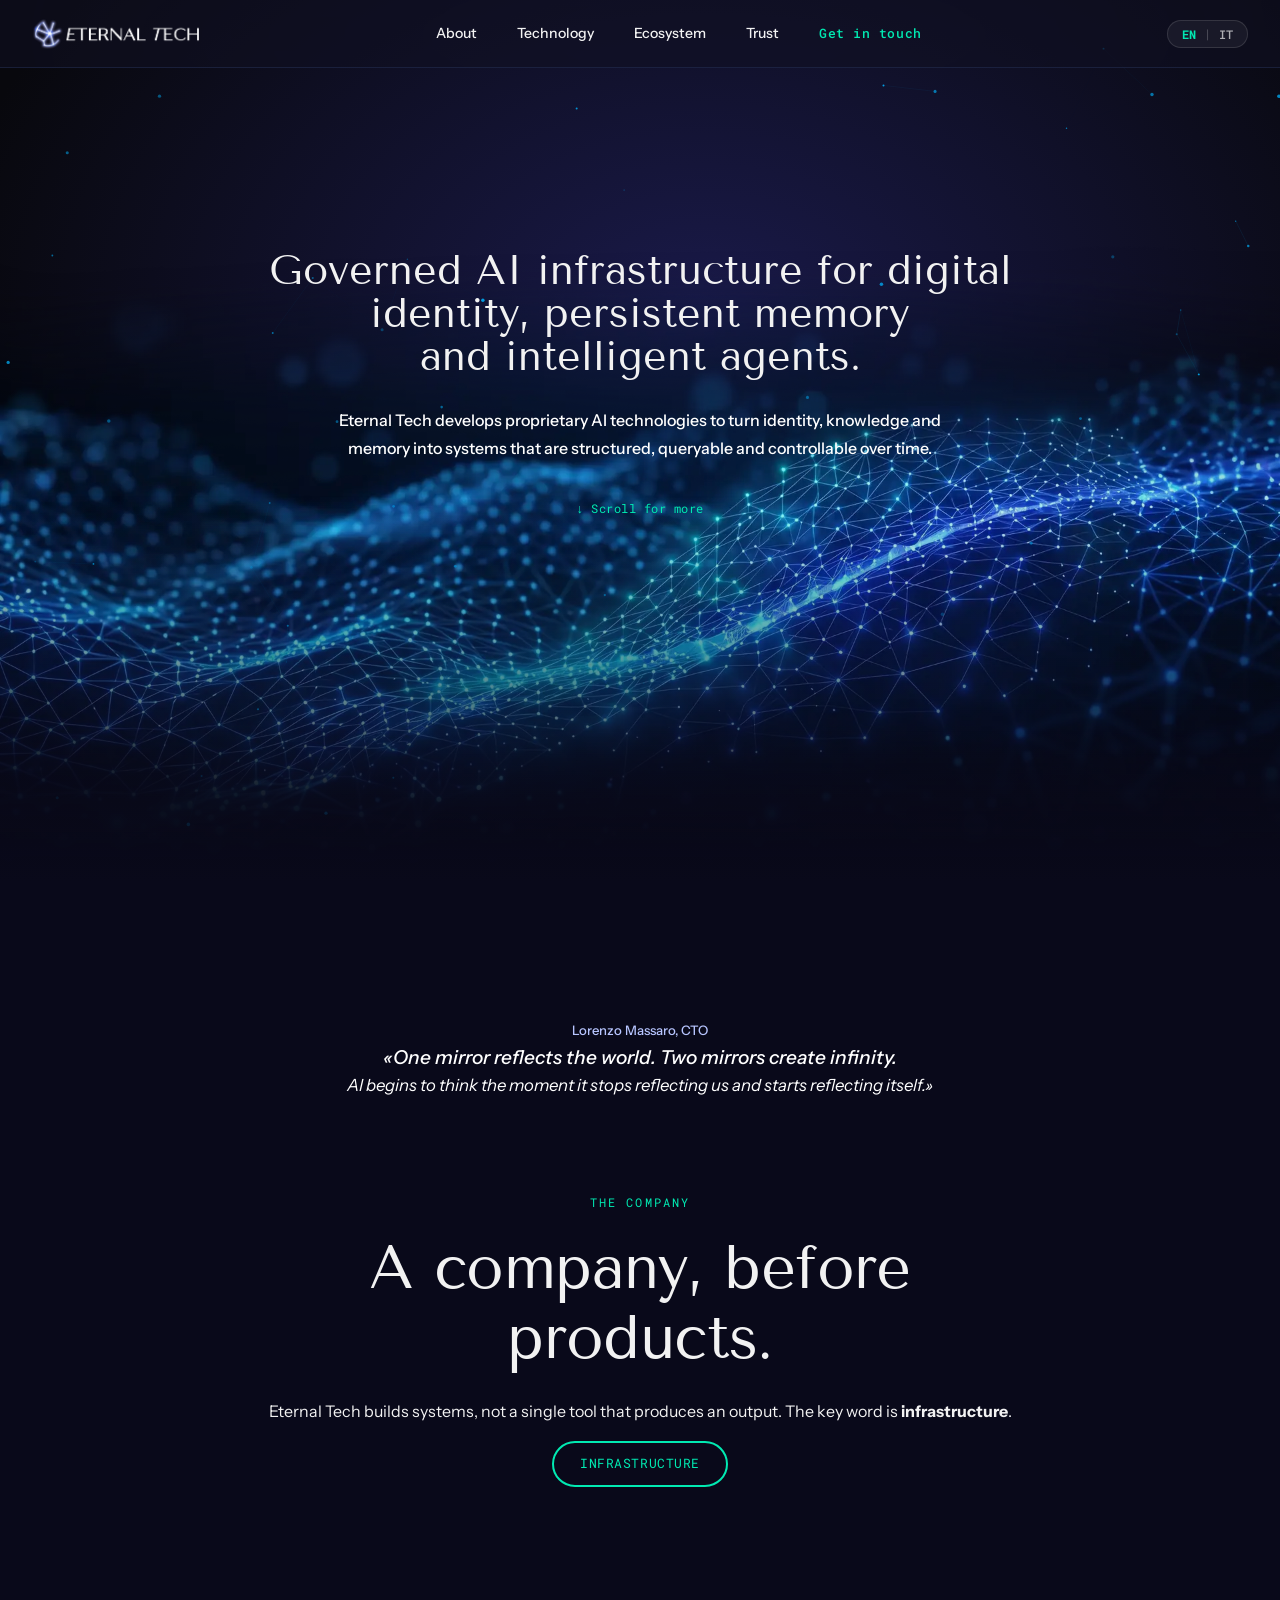
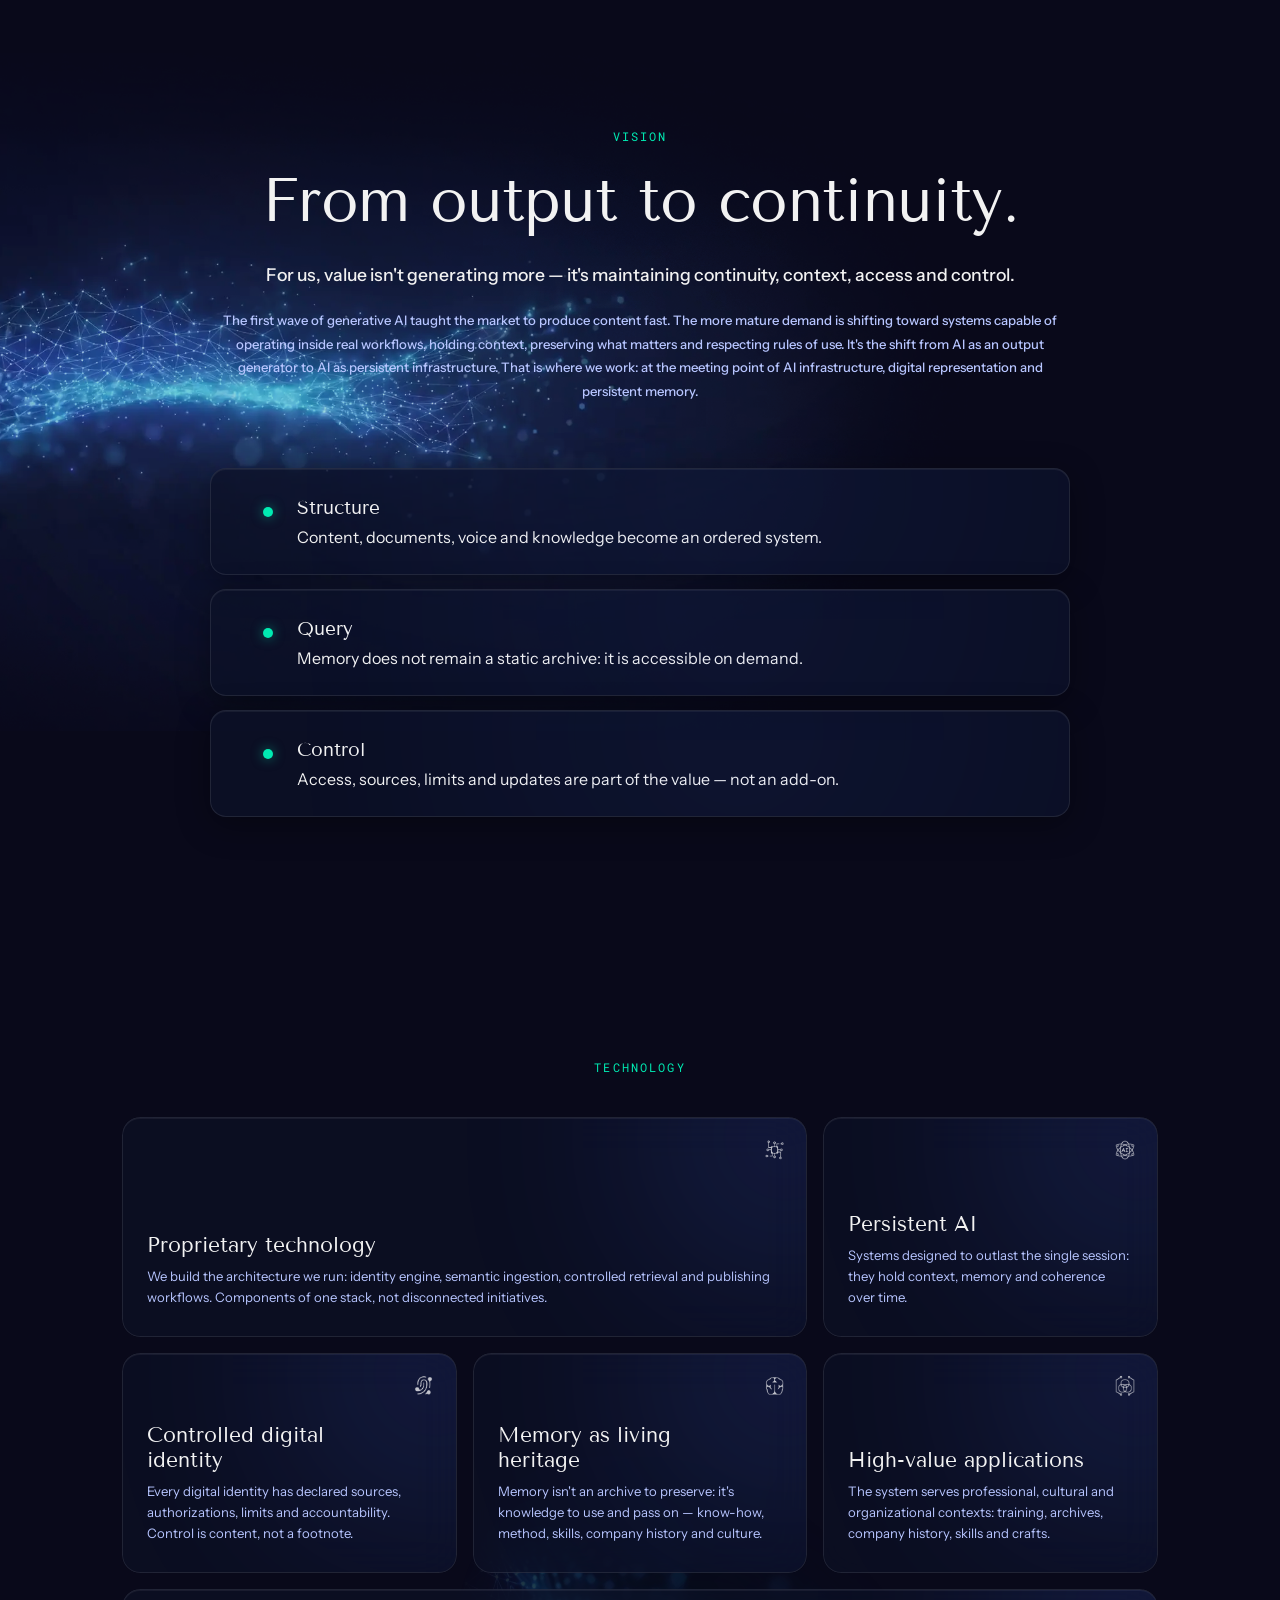
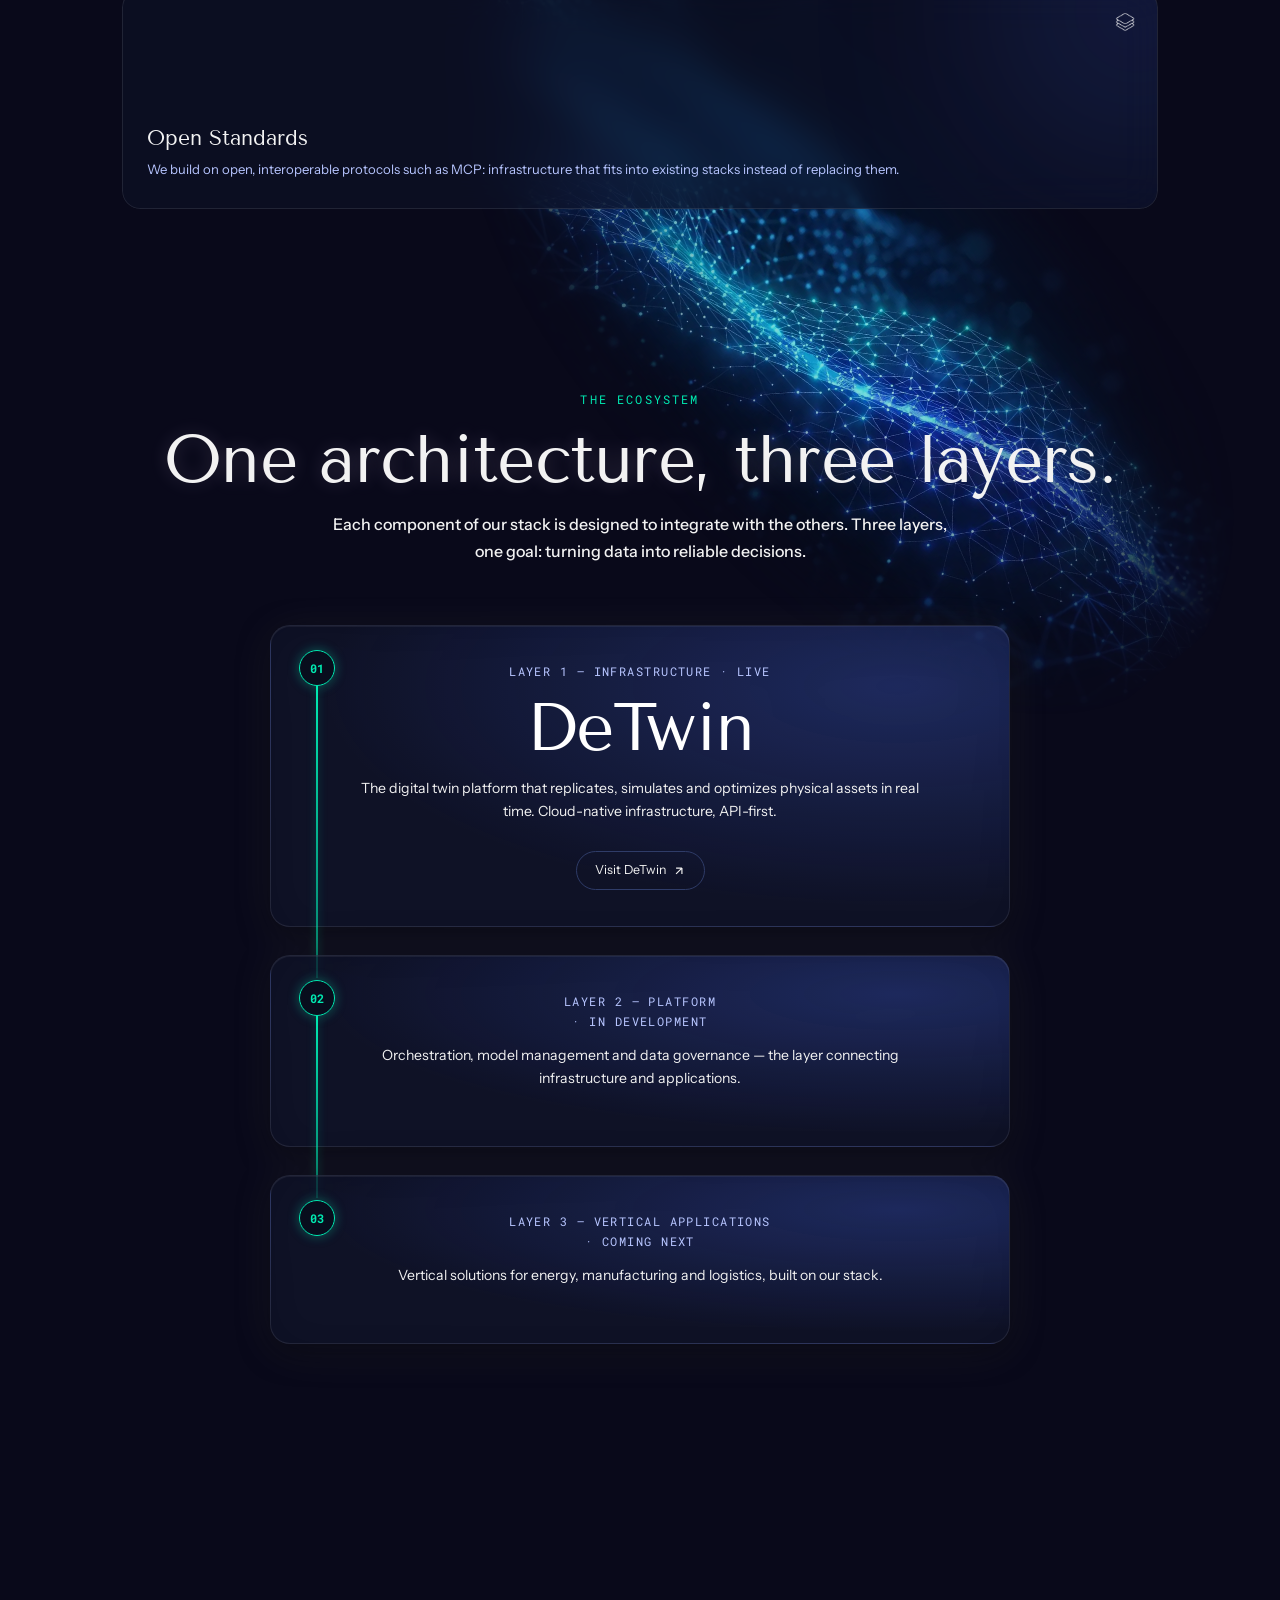
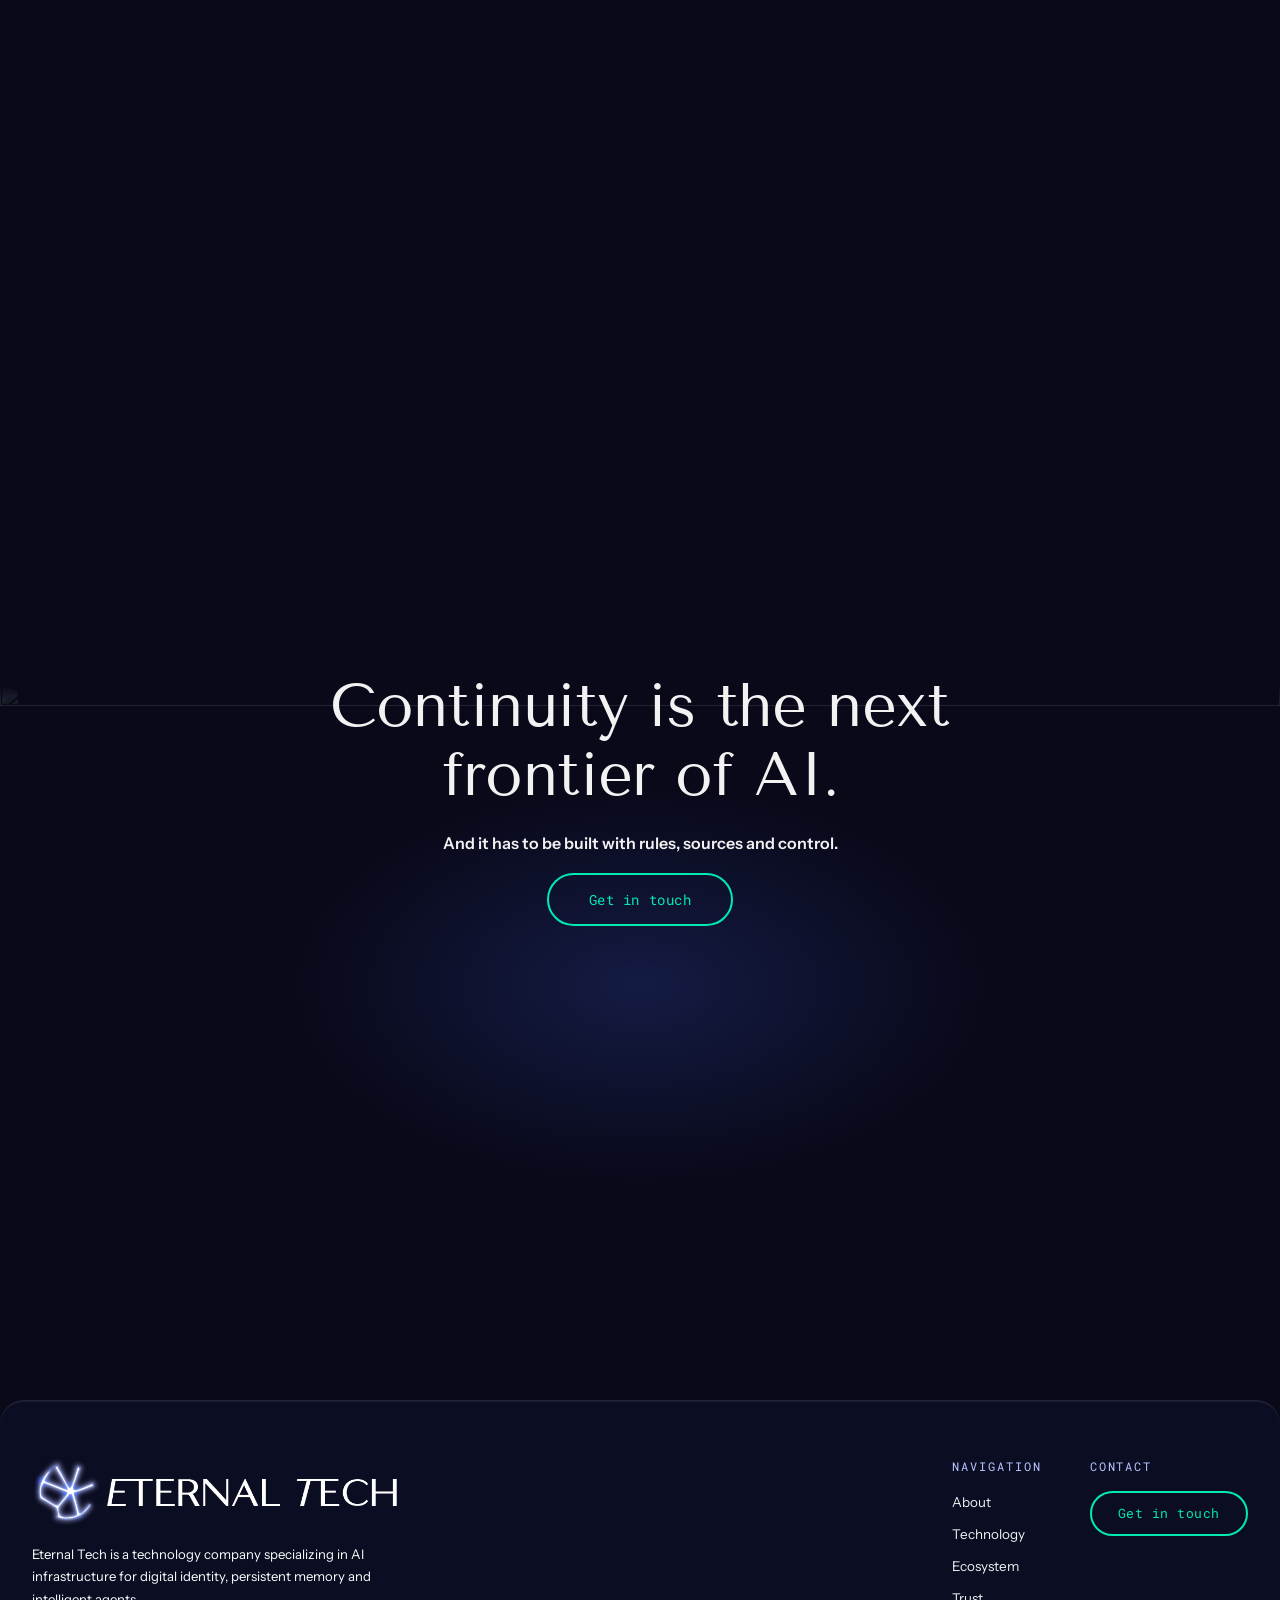
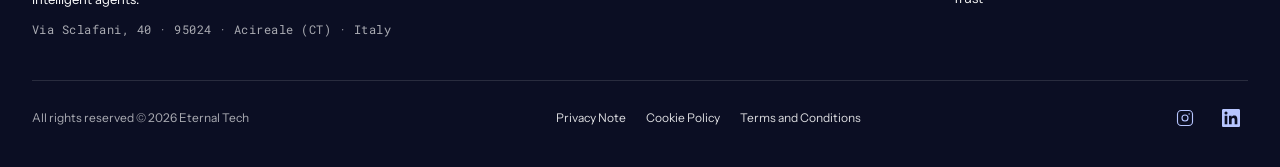
==== commit 86c7b0b6: "aggiornato" ====
--- a/index.html
+++ b/index.html
@@ -48,10 +48,11 @@
   <link rel="stylesheet" href="https://fonts.googleapis.com/css2?family=Tenor+Sans&family=Host+Grotesk:wght@400;500;600;700;800&family=Instrument+Sans:ital,wght@0,400;0,500;0,600;0,700;1,400&family=Roboto+Mono:wght@400;500;600&display=swap" media="print" onload="this.media='all'">
   <noscript><link rel="stylesheet" href="https://fonts.googleapis.com/css2?family=Tenor+Sans&family=Host+Grotesk:wght@400;500;600;700;800&family=Instrument+Sans:ital,wght@0,400;0,500;0,600;0,700;1,400&family=Roboto+Mono:wght@400;500;600&display=swap"></noscript>
   <meta name="theme-color" content="#08080d">
-  <link rel="icon" type="image/x-icon" href="assets/favicon.ico">
-  <link rel="icon" type="image/png" sizes="32x32" href="assets/favicon-32x32.png">
-  <link rel="icon" type="image/svg+xml" href="assets/favicon.svg">
-  <link rel="apple-touch-icon" sizes="180x180" href="assets/apple-touch-icon.png">
+  <link rel="icon" type="image/x-icon" href="assets/favicon.ico?v=3">
+  <link rel="icon" type="image/png" sizes="32x32" href="assets/favicon-32x32.png?v=3">
+  <link rel="icon" type="image/png" sizes="16x16" href="assets/favicon-16x16.png?v=3">
+  <link rel="icon" type="image/svg+xml" href="assets/favicon.svg?v=3">
+  <link rel="apple-touch-icon" sizes="180x180" href="assets/apple-touch-icon.png?v=3">
   <link rel="stylesheet" href="assets/css/style.css" />
 </head>
 <body>
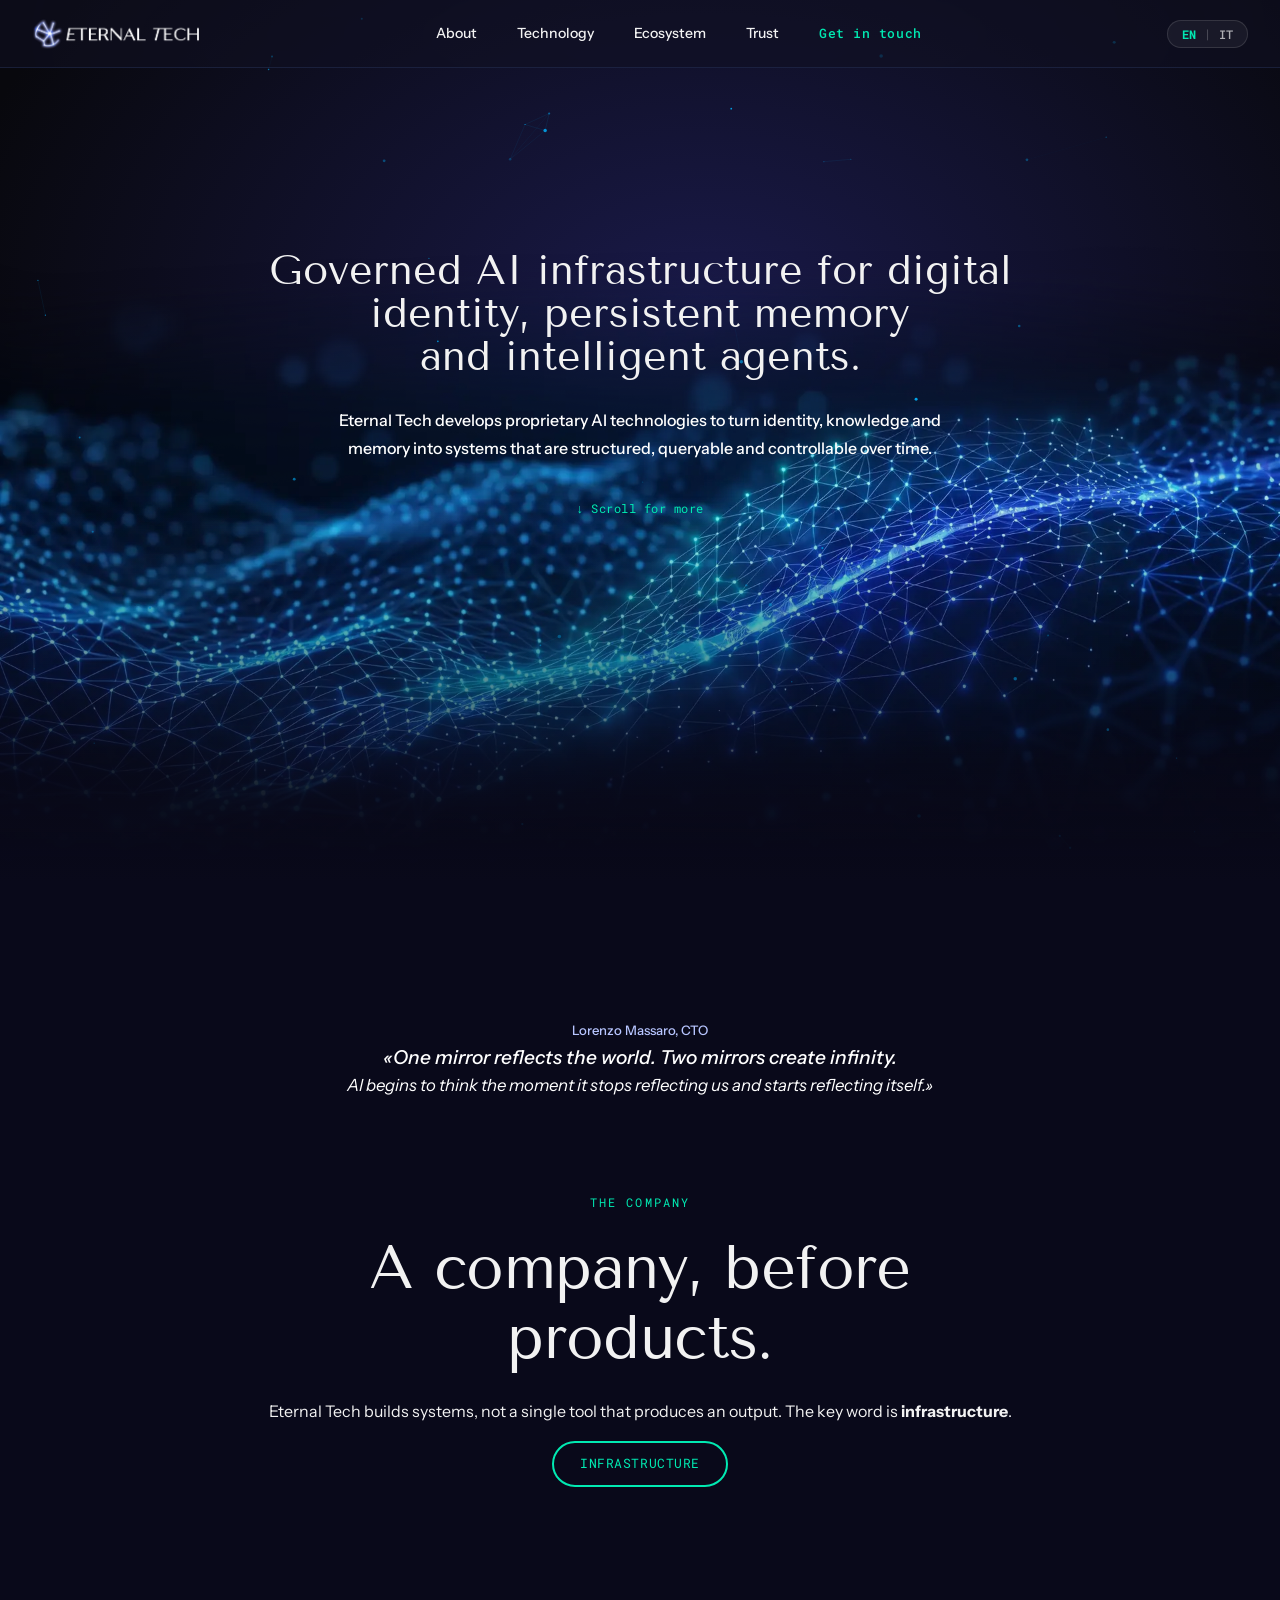
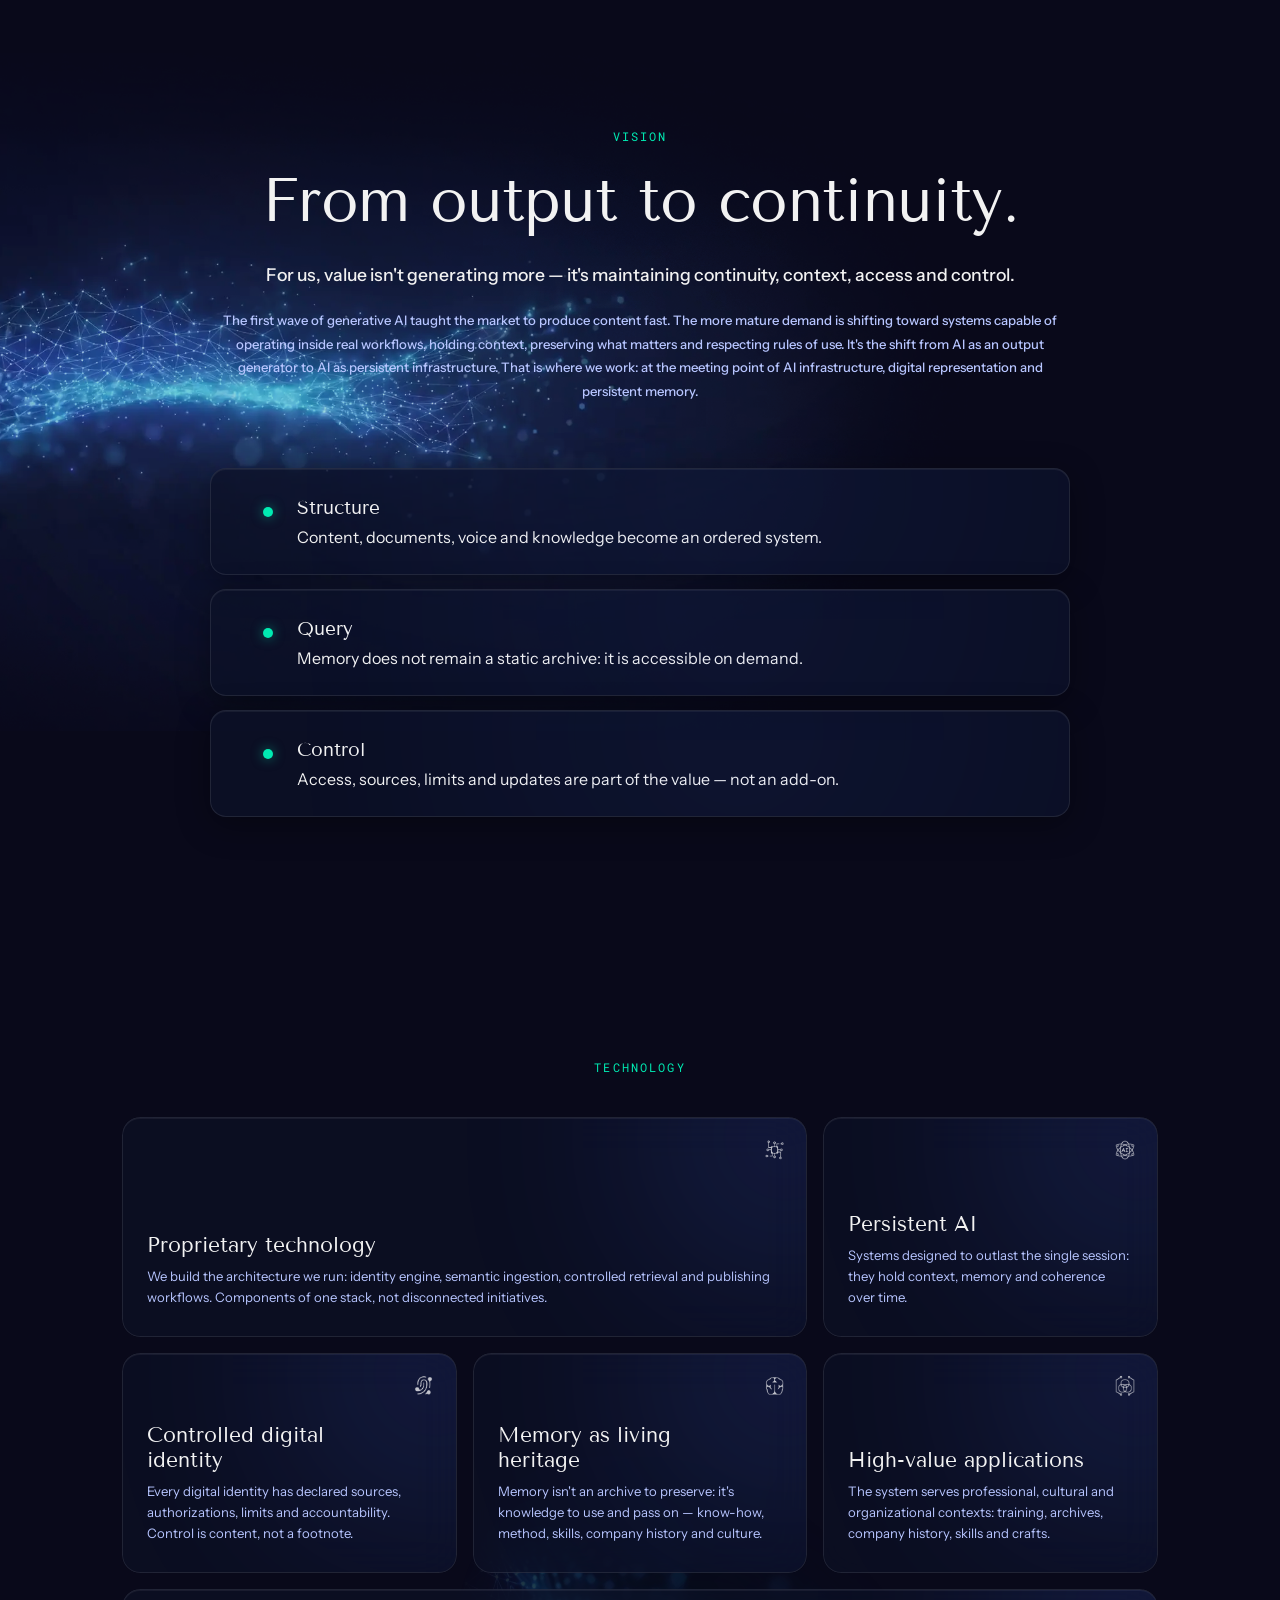
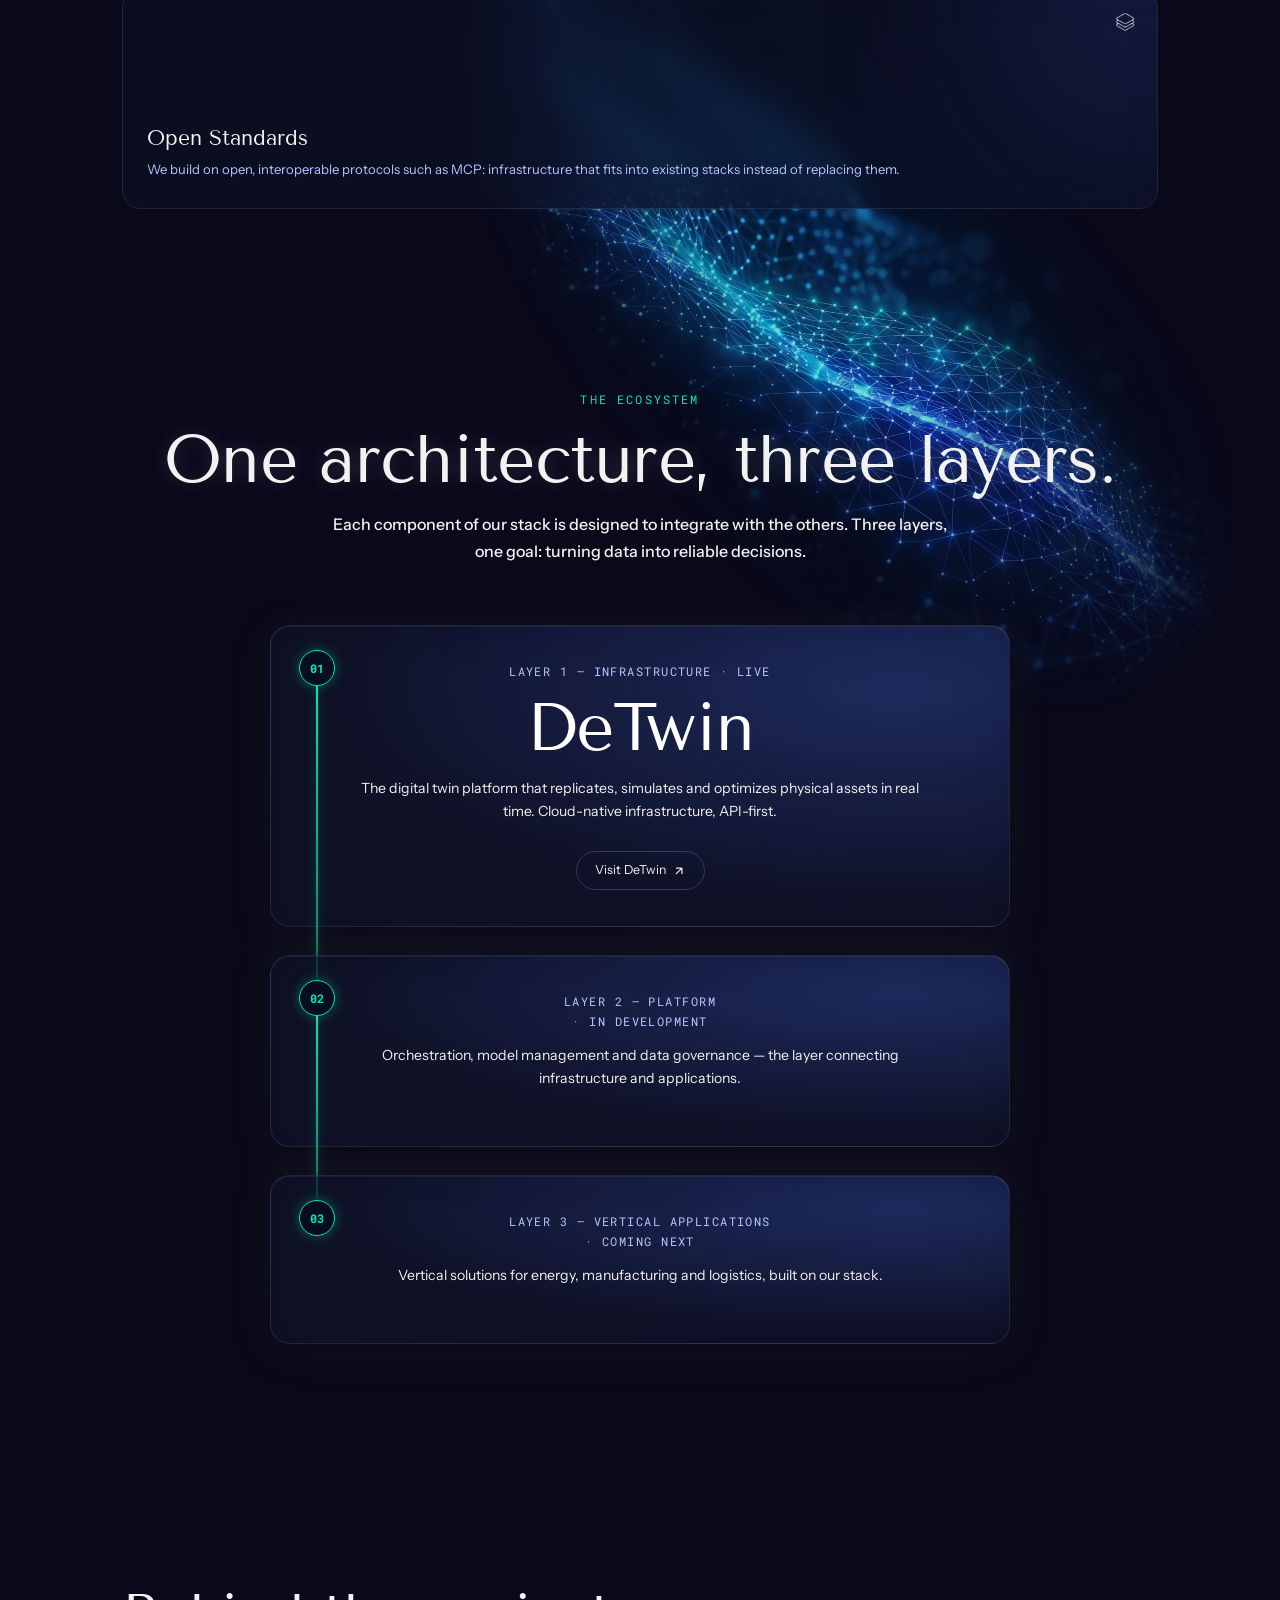
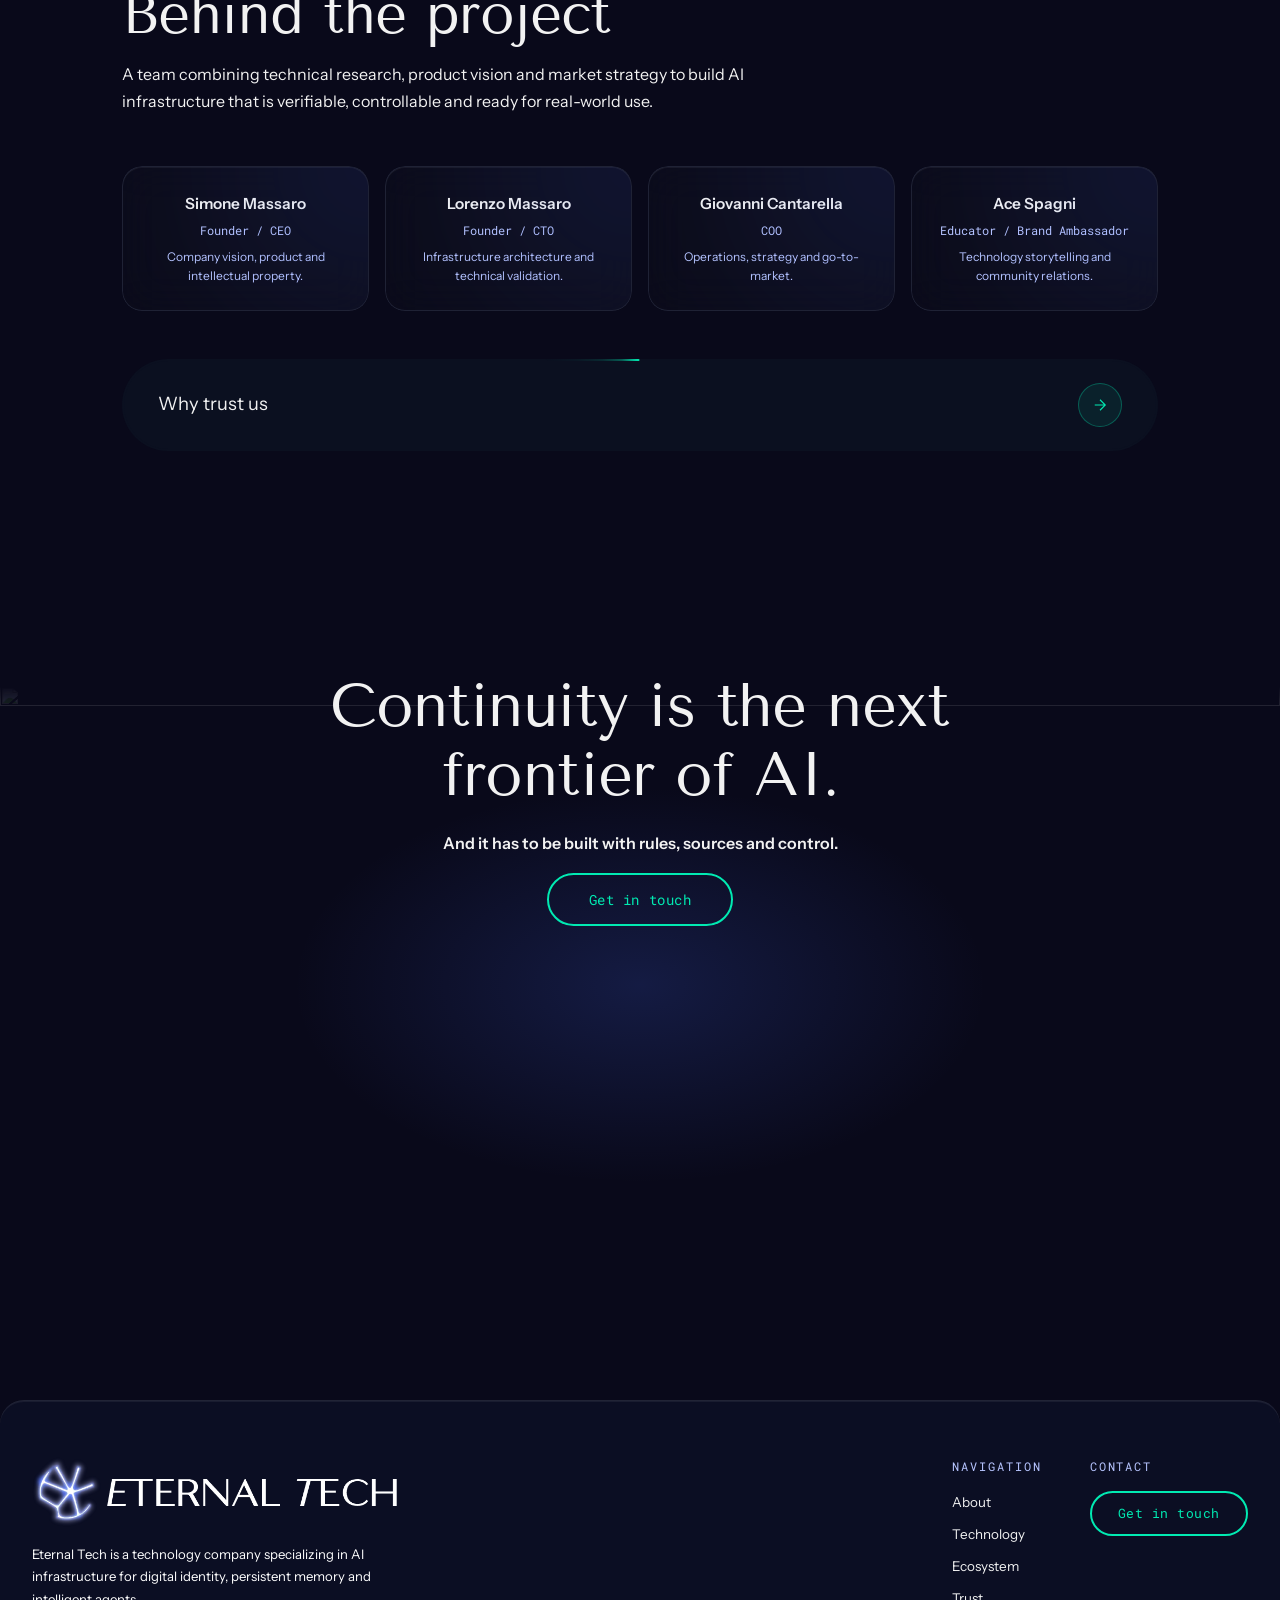
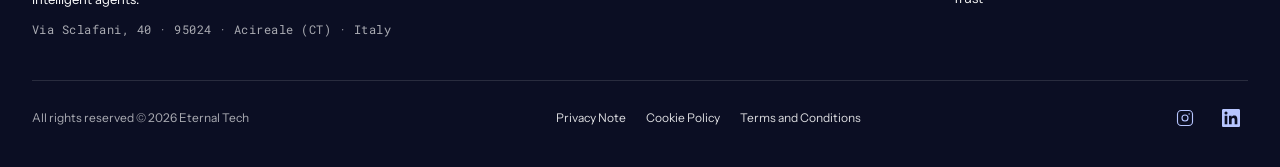
==== commit 68cd4455: "aggiornato" ====
--- a/index.html
+++ b/index.html
@@ -48,11 +48,11 @@
   <link rel="stylesheet" href="https://fonts.googleapis.com/css2?family=Tenor+Sans&family=Host+Grotesk:wght@400;500;600;700;800&family=Instrument+Sans:ital,wght@0,400;0,500;0,600;0,700;1,400&family=Roboto+Mono:wght@400;500;600&display=swap" media="print" onload="this.media='all'">
   <noscript><link rel="stylesheet" href="https://fonts.googleapis.com/css2?family=Tenor+Sans&family=Host+Grotesk:wght@400;500;600;700;800&family=Instrument+Sans:ital,wght@0,400;0,500;0,600;0,700;1,400&family=Roboto+Mono:wght@400;500;600&display=swap"></noscript>
   <meta name="theme-color" content="#08080d">
-  <link rel="icon" type="image/x-icon" href="assets/favicon.ico?v=3">
-  <link rel="icon" type="image/png" sizes="32x32" href="assets/favicon-32x32.png?v=3">
-  <link rel="icon" type="image/png" sizes="16x16" href="assets/favicon-16x16.png?v=3">
-  <link rel="icon" type="image/svg+xml" href="assets/favicon.svg?v=3">
-  <link rel="apple-touch-icon" sizes="180x180" href="assets/apple-touch-icon.png?v=3">
+  <link rel="icon" type="image/x-icon" href="assets/favicon.ico?v=6">
+  <link rel="icon" type="image/png" sizes="32x32" href="assets/favicon-32x32.png?v=6">
+  <link rel="icon" type="image/png" sizes="16x16" href="assets/favicon-16x16.png?v=6">
+  <link rel="icon" type="image/svg+xml" href="assets/favicon.svg?v=6">
+  <link rel="apple-touch-icon" sizes="180x180" href="assets/apple-touch-icon.png?v=6">
   <link rel="stylesheet" href="assets/css/style.css" />
 </head>
 <body>
